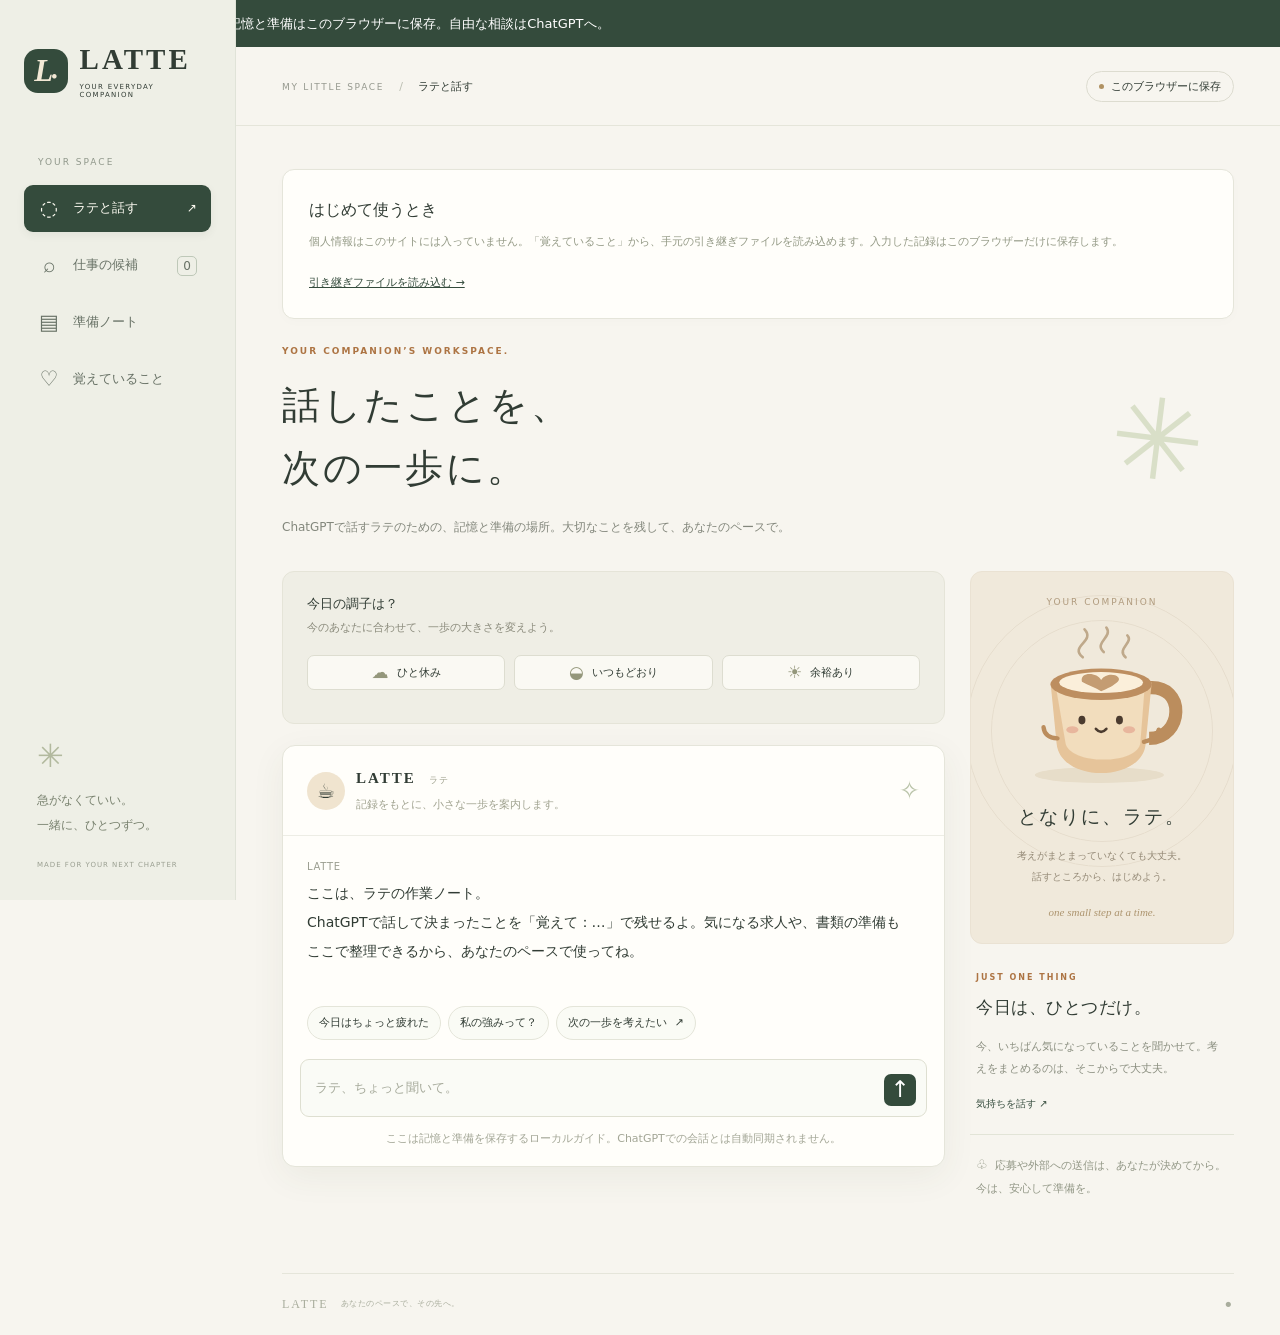
==== index.html @ 4859e6ed "Publish mobile LATTE workspace without personal data" ====
<!doctype html>
<html lang="ja">
<head>
  <meta charset="UTF-8">
  <meta name="viewport" content="width=device-width, initial-scale=1">
  <meta name="theme-color" content="#f7f5ef">
  <title>LATTE — あなたのペースで、その先へ。</title>
  <meta name="referrer" content="no-referrer"><meta http-equiv="Content-Security-Policy" content="default-src 'none'; script-src 'unsafe-inline'; style-src 'unsafe-inline'; img-src data:; connect-src 'none'; base-uri 'none'; form-action 'none'"><style>:root{--paper:#f7f5ef;--surface:#fffefa;--ink:#313c34;--muted:#81847b;--line:#e5e5da;--green:#344b3c;--green-light:#e8ede5;--ochre:#ad7443;--latte:#f2e7d5;--danger:#934c3d;--shadow:0 10px 34px #424c3610;font-family:"Hiragino Kaku Gothic ProN","Yu Gothic",Meiryo,system-ui,sans-serif;color:var(--ink);background:var(--paper);font-size:14px;font-synthesis:none}*{box-sizing:border-box}body{margin:0}button,input,textarea,select{font:inherit}button,a,input,textarea{touch-action:manipulation}button{cursor:pointer}button:disabled{cursor:wait;opacity:.5}button{color:inherit}button,input,textarea{outline-offset:4px}button:focus-visible,a:focus-visible,input:focus-visible,textarea:focus-visible,summary:focus-visible{outline:2px solid var(--ochre)}a{color:inherit}button{border:0;background:none}button,p,h1,h2,h3{margin:0}button{line-height:1.6}[hidden]{display:none!important}h1,h2,h3{font-weight:600}h1{font-family:Georgia,"Hiragino Mincho ProN","Yu Mincho",serif;font-size:38px;line-height:1.65;letter-spacing:.07em}h2{font-size:16px;line-height:1.7}h3{font-size:16px;line-height:1.8}p{line-height:1.85}.sr-only{position:absolute!important;width:1px;height:1px;padding:0;overflow:hidden;clip:rect(0,0,0,0);white-space:nowrap;border:0}.skip-link{position:fixed;top:-50px;left:16px;background:var(--green);color:white;padding:12px;z-index:100}.skip-link:focus{top:10px}.app-shell{display:flex;min-height:100vh}.sidebar{width:236px;flex-shrink:0;padding:43px 24px 24px;background:#eeefe6;border-right:1px solid #e0e3d8;position:fixed;inset:0 auto 0 0;display:flex;flex-direction:column}.brand{display:flex;align-items:center;gap:12px;text-decoration:none;font-family:Georgia,serif;font-size:29px;font-weight:bold;letter-spacing:3px}.brand small{display:block;font-family:system-ui,sans-serif;letter-spacing:1.3px;font-size:7px;font-weight:500;margin-top:7px}.brand-mark{position:relative;width:44px;height:44px;background:var(--green);color:#f2e8d5;display:flex;align-items:center;justify-content:center;border-radius:14px;font-size:31px;font-style:italic;padding-right:4px;letter-spacing:-4px}.brand-mark span{font-size:17px;margin:11px 0 0 2px}.sidebar-label{font-family:system-ui,sans-serif;font-size:9px;letter-spacing:2px;color:#90988b;margin:58px 14px 18px}.navigation{display:flex;flex-direction:column;gap:10px}.nav-item{display:flex;align-items:center;gap:13px;text-align:left;padding:13px 14px;border-radius:9px;width:100%;font-size:13px;color:#687266;white-space:nowrap}.nav-item:hover{background:#e4e8dc}.nav-item.active{background:var(--green);color:#fffdf4;box-shadow:0 3px 8px #364b3c12}.nav-icon{font-size:21px;font-weight:400;line-height:1;width:22px;text-align:center}.nav-arrow,.nav-count{margin-left:auto;font-size:12px}.nav-count{border:1px solid #bec8b8;line-height:18px;border-radius:5px;min-width:20px;text-align:center}.sidebar-bottom{margin-top:auto;padding:40px 13px 7px}.small-sun{font-size:32px;color:#b2b99e;margin-bottom:13px}.sidebar-bottom p{font-size:12px;line-height:2.1;color:#78816e}.sidebar-bottom>span{font-size:7px;display:block;letter-spacing:1px;margin-top:23px;color:#9a9f91}.main-wrap{margin-left:236px;width:calc(100% - 236px);display:flex;flex-direction:column}.topbar{height:79px;border-bottom:1px solid var(--line);padding:0 46px;display:flex;align-items:center;justify-content:space-between;font-size:11px;gap:12px}.breadcrumb{font-family:system-ui,sans-serif;font-size:9px;letter-spacing:1.7px;color:#96998f}.topbar-divider{margin:0 15px;color:#bbbeb1}.connection-badge{display:flex;align-items:center;gap:7px;border:1px solid #dddcd0;border-radius:20px;padding:6px 12px;font-size:10px;white-space:nowrap}.status-dot{width:5px;height:5px;background:#b09263;border-radius:50%;display:inline-block}.connection-badge.ai .status-dot{background:#608167}main{padding:43px 46px 32px;max-width:1600px;width:100%;margin:0 auto;flex:1;outline:none}.page-heading{display:flex;justify-content:space-between;align-items:center;margin-bottom:32px}.eyebrow{font-family:system-ui,sans-serif;font-size:9px;letter-spacing:2px;color:var(--ochre);font-weight:600;margin-bottom:14px}.heading-description{font-size:12px;color:#83877c;line-height:2;margin-top:16px}.heading-flower{font-size:112px;line-height:1;color:#d9dfc8;margin-right:30px;font-family:Georgia,serif;transform:rotate(7deg)}.heading-flower.small{font-size:75px}.mobile-break{display:none}.conversation-layout{display:grid;grid-template-columns:minmax(0,1fr) 264px;gap:25px;align-items:start}.conversation-column{min-width:0}.checkin-card{padding:21px 24px 12px;background:#efeee5;border:1px solid #e5e4d8;border-radius:12px;margin-bottom:21px}.checkin-card h2{font-size:13px}.checkin-card p{font-size:10px;color:#8b8b7c;margin-top:3px}.mood-options{display:flex;gap:9px;margin-top:16px}.mood-option{font-size:11px;border:1px solid #ddddd0;background:#faf9f3;border-radius:7px;padding:8px 12px;display:flex;align-items:center;justify-content:center;gap:8px;flex:1;white-space:nowrap;transition:background .2s,border-color .2s}.mood-option>span{font-size:17px;line-height:1;color:#94977b}.mood-option:hover,.mood-option[aria-pressed=true]{background:#e1e7d7;border-color:#93a084;color:#3c543e}.checkin-card .checkin-feedback{min-height:14px;font-size:9px;margin-top:7px}.chat-card{background:var(--surface);border:1px solid var(--line);border-radius:13px;overflow:hidden;box-shadow:var(--shadow)}.chat-header{padding:20px 24px;border-bottom:1px solid #edede5;display:flex;align-items:center;gap:11px}.mini-avatar{width:38px;height:38px;border-radius:50%;background:#f0e4cf;display:flex;align-items:center;justify-content:center;font-size:20px}.chat-header h2{font-family:Georgia,serif;font-size:15px;letter-spacing:2px}.chat-header h2>span{font-family:inherit;font-size:9px;letter-spacing:1px;color:#a1a390;margin-left:7px;font-weight:400}.chat-header p{font-size:9px;color:#a1a390;margin-top:3px}.chat-header-flower{margin-left:auto;color:#b9c3a8;font-size:25px}.chat-messages{padding:25px 24px 15px;max-height:400px;min-height:170px;overflow-y:auto;scroll-behavior:smooth;scrollbar-color:#d7d9ca transparent;scrollbar-width:thin}.message{margin-bottom:21px;animation:appear .2s ease}.message-meta{font-size:9px;color:#9b9e90;margin-bottom:7px;display:flex;gap:8px;align-items:center;letter-spacing:.7px}.message-content{font-size:12px;white-space:pre-wrap;overflow-wrap:anywhere;line-height:2.05}.message.user{margin-left:13%;padding:13px 17px;background:#edf0e7;border-radius:12px 12px 2px 12px}.message.user .message-meta{color:#86927c}.message.assistant{padding-right:12px}.message.pending .message-content{color:#969c8b}.chat-prompts{display:flex;gap:7px;padding:0 24px 19px;flex-wrap:wrap}.chat-prompts button{border:1px solid #e4e5d9;border-radius:20px;font-size:9px;padding:7px 11px;background:#fafbf5}.chat-prompts button:hover{border-color:#a6b29a;background:#f1f3e8}.chat-prompts span{margin-left:4px}.chat-form{margin:0 17px;display:flex;align-items:flex-end;gap:10px;border:1px solid #dedfd1;border-radius:9px;background:#fafbf6;padding:10px 10px 10px 14px}.chat-form:focus-within{border-color:#98a68a;box-shadow:0 0 0 2px #dce4d226}.chat-form textarea{border:0;background:none;resize:none;min-height:32px;max-height:150px;flex:1;width:100%;font-size:12px;padding:7px 0;outline:0;line-height:1.7}.chat-form textarea::placeholder{color:#a6aa9b}.send-button{height:32px;min-width:32px;border-radius:7px;background:var(--green);color:white;font-size:23px;font-weight:300;line-height:1}.chat-disclosure{font-size:8px;color:#a3a696;text-align:center;padding:11px 14px 14px;line-height:1.8}.latte-portrait{padding:20px 13px 25px;text-align:center;background:#f0e9db;border:1px solid #eae2d3;border-radius:12px;position:relative;overflow:hidden}.latte-portrait::before,.latte-portrait::after{content:"";position:absolute;border:1px solid #e6ddcd;border-radius:50%;width:220px;height:220px;left:20px;top:48px;pointer-events:none}.latte-portrait::after{width:270px;height:270px;left:-5px;top:23px}.portrait-caption{font-family:system-ui,sans-serif;font-size:8px;letter-spacing:2px;color:#b09b7e;position:relative;z-index:1}.latte-character{width:192px;height:186px;display:block;margin:6px auto 0;position:relative;z-index:1;overflow:visible}.steam{animation:steam 5s ease-in-out infinite;transform-origin:center}.character-eyes{animation:blink 8s linear infinite;transform-origin:109px 120px}.latte-portrait h2{font-family:Georgia,"Yu Mincho",serif;font-size:19px;letter-spacing:2px;position:relative;z-index:1;margin-top:1px}.latte-portrait p{font-size:10px;color:#938875;margin-top:11px;line-height:2.1;position:relative;z-index:1}.portrait-handwriting{display:block;font-family:Georgia,serif;font-style:italic;color:#ad956f;font-size:11px;margin-top:19px;position:relative;z-index:1}.next-step-card{padding:25px 6px 21px;margin-top:2px;border-bottom:1px solid #e2e4d7}.next-step-card .eyebrow{font-size:8px;margin-bottom:9px}.next-step-card h2{font-family:Georgia,"Yu Mincho",serif;font-size:17px;letter-spacing:.5px}.next-step-card>p:not(.eyebrow){font-size:11px;color:#8b8f80;margin-top:13px;line-height:2}.text-button{font-size:11px;font-weight:500;padding:0;display:inline-flex;gap:15px;align-items:center;line-height:1.8;color:var(--green)}.text-button:hover{text-decoration:underline;text-underline-offset:4px}.next-step-card .text-button{margin-top:15px;font-size:10px}.quiet-note{font-size:9px;color:#929786;padding:17px 6px;line-height:2}.quiet-note>span{font-size:13px;margin-right:4px}.page-footer{margin:24px 46px 0;border-top:1px solid var(--line);padding:20px 0;display:flex;align-items:center;gap:12px;color:#a9ad9d;font-size:8px;letter-spacing:.5px}.page-footer>span:first-child{font-family:Georgia,serif;letter-spacing:2px;font-size:12px}.footer-dot{margin-left:auto;font-size:18px}.primary-button{background:var(--green);color:#fffdf5;border-radius:7px;padding:12px 18px;font-size:11px;white-space:nowrap;display:inline-flex;align-items:center;justify-content:center;gap:9px;transition:background .15s}.primary-button:hover{background:#48634d}.secondary-button{border:1px solid #d5dacb;border-radius:7px;padding:9px 13px;font-size:11px;background:#f5f7ee}.secondary-button:hover{background:#e8eddf}.compact-heading{min-height:130px;gap:20px;margin-bottom:26px}.compact-heading h1{font-size:32px}.compact-heading .heading-description{margin-top:9px}.section-note{display:flex;gap:13px;padding:16px 20px;background:#edeedc8c;border:1px solid #e4e5d5;border-radius:9px;margin-bottom:24px;color:#838b74}.section-note>span{color:#a9b190;margin-top:3px}.section-note p{font-size:11px;line-height:1.9}.empty-state{text-align:center;padding:65px 25px;border:1px dashed #d9dccd;border-radius:12px;background:#fbfbf5}.empty-state .empty-icon{font-family:Georgia,serif;font-size:35px;color:#b7c1a7;margin-bottom:14px}.empty-state h3{font-size:15px;font-weight:500}.empty-state p{font-size:11px;line-height:2;color:#90967f;max-width:370px;margin:12px auto 20px}.empty-state .primary-button{font-size:10px}.jobs-list{display:grid;gap:18px}.job-card{border:1px solid var(--line);border-radius:12px;background:var(--surface);padding:26px;box-shadow:0 3px 12px #34462f04}.job-top{display:flex;align-items:flex-start;gap:15px;justify-content:space-between}.job-company{font-size:10px;color:#8c9481;margin-bottom:6px}.job-card h3{font-size:17px;letter-spacing:.03em}.pill{display:inline-flex;align-items:center;white-space:nowrap;background:#eeeedf;color:#858b6f;padding:4px 9px;font-size:9px;border-radius:5px;line-height:1.6}.pill.promising{background:#e6eddc;color:#5b7950}.pill.mismatch{background:#f2e5d9;color:#a2774a}.job-source{font-size:9px;color:#a1a58f;margin-top:7px}.job-conditions{display:flex;flex-wrap:wrap;gap:8px 17px;margin:21px 0;font-size:11px;color:#74806a;padding-bottom:18px;border-bottom:1px solid #eeeee4}.job-conditions span{display:flex;gap:7px}.job-conditions b{font-size:10px;font-weight:400;color:#a2a78f}.job-evaluation{display:grid;grid-template-columns:1fr 1fr;gap:18px}.job-evaluation h4{font-size:10px;font-weight:500;color:#6e7d60;margin:0 0 8px}.job-evaluation p{font-size:11px;color:#909783;line-height:1.9;margin-top:5px}.job-evaluation .caution{color:#9e7e5c}.job-footer{margin-top:22px;display:flex;align-items:center;gap:18px;flex-wrap:wrap}.job-footer .text-button{font-size:10px;color:#949b87}.job-source-link{font-size:10px;display:inline-flex;gap:6px;color:#7b8d68;text-underline-offset:3px}.archived-toggle{margin:25px 0 17px;color:#8d9680;font-size:10px}.more-jobs-note{font-size:10px;color:#8d957e;text-align:center;padding:10px}.notes-grid{display:grid;grid-template-columns:.9fr 1.1fr;gap:23px;align-items:start}.surface{background:var(--surface);border:1px solid var(--line);border-radius:12px;padding:26px;box-shadow:0 3px 12px #34462f04}.surface-heading{display:flex;align-items:center;gap:15px;justify-content:space-between;margin-bottom:15px}.surface-heading h2{font-size:15px}.muted{font-size:10px;color:#969d88}.section-description{font-size:11px;line-height:2;color:#939985;margin:7px 0 20px}.small-empty{padding:24px 0;color:#999f8e;font-size:11px;line-height:2}.task-item{display:flex;align-items:flex-start;gap:11px;border-top:1px solid #eeeee6;padding:17px 0;cursor:pointer}.task-item input{accent-color:var(--green);width:16px;height:16px;flex-shrink:0;margin:3px 0 0}.task-item>span{font-size:11px;line-height:1.9}.task-item.done>span{text-decoration:line-through;color:#a5aa9b}.draft-card{border-top:1px solid #e9eade;padding:20px 0}.draft-card h3{font-size:12px;margin-bottom:14px}.draft-body{white-space:pre-wrap;overflow-wrap:anywhere;font-size:11px;line-height:2.1;color:#6d7963;max-height:400px;overflow:auto;background:#f5f6ed;padding:18px;border-radius:7px}.draft-actions{display:flex;gap:20px;margin-top:12px}.draft-actions .text-button{font-size:10px}.profile-layout{display:grid;grid-template-columns:1.15fr .85fr;gap:23px;align-items:start}.facts-list{margin-top:4px}.fact-item{border-top:1px solid #eeeee4;padding:18px 0}.fact-head{display:flex;align-items:center;justify-content:space-between;gap:15px}.fact-head h3{font-size:11px;font-weight:500;color:#707c63}.fact-head .pill{font-size:8px;padding:2px 6px}.fact-value{font-size:11px;line-height:2;margin-top:8px;color:#88917d;white-space:pre-wrap}.fact-source{font-size:8px;color:#b0b5a4;margin-top:6px;line-height:1.8}.stack-form,.job-form{display:flex;flex-direction:column;gap:16px}.stack-form label,.job-form label{display:flex;flex-direction:column;gap:8px;font-size:10px;color:#768268;line-height:1.8}.form-grid{display:grid;grid-template-columns:1fr 1fr;gap:14px}.stack-form input,.job-form input,.job-form textarea{border:1px solid #dfe3d4;background:#fbfcf6;border-radius:6px;padding:11px 12px;width:100%;font-size:11px;color:var(--ink);line-height:1.7;min-width:0}.stack-form input::placeholder,.job-form input::placeholder,.job-form textarea::placeholder{color:#b3b8a5;font-size:10px}.stack-form input:focus,.job-form input:focus,.job-form textarea:focus{border-color:#94a47d}.job-form textarea{resize:vertical;min-height:120px}.form-feedback{font-size:10px;color:#7a8e66;min-height:14px;line-height:1.8}.connection-surface{margin-top:22px}.connection-surface .eyebrow{font-size:8px}.connection-surface h2{font-size:14px}.consent-control{font-size:10px;line-height:2;color:#829072;display:flex;align-items:flex-start;gap:10px}.consent-control input{accent-color:var(--green);flex-shrink:0;margin-top:4px;width:15px;height:15px}.consent-control input:disabled{opacity:.4}.fine-print{font-size:9px;line-height:1.9;color:#a2a992;margin-top:12px}.notice{border:1px solid #dfc6b1;background:#f8ece0;padding:13px 18px;margin-bottom:20px;border-radius:7px;font-size:11px;display:flex;justify-content:space-between;align-items:center;gap:14px}.error-text{color:var(--danger)}dialog{border:1px solid #dedfd0;border-radius:14px;padding:0;background:var(--surface);color:var(--ink);max-width:650px;width:calc(100% - 32px);max-height:90vh;overflow-y:auto;box-shadow:0 20px 100px #2c382c30}dialog::backdrop{background:#29362c66;backdrop-filter:blur(3px)}.job-form{padding:30px;gap:19px}.dialog-heading{display:flex;align-items:flex-start;justify-content:space-between;gap:15px}.dialog-heading h2{font-family:Georgia,"Yu Mincho",serif;font-size:23px;letter-spacing:1px}.dialog-heading .eyebrow{font-size:8px;margin-bottom:8px}.icon-button{font-size:25px;line-height:1;padding:0 3px;color:#97a087}.job-form .section-description{margin:0}.required{display:inline;font-size:8px;color:#9d875b;align-self:flex-end;margin-top:-23px}.job-details{border-top:1px solid #e5e8dc;padding-top:17px}.job-details summary{font-size:11px;cursor:pointer;color:#7a8a68}.job-details summary span{font-size:9px;color:#a8af99;margin-left:7px}.job-details .fine-print{margin-bottom:15px}.dialog-footer{border-top:1px solid #e7e9de;padding-top:20px;display:flex;align-items:center;justify-content:space-between;gap:16px}.dialog-footer p{font-size:9px;line-height:1.9;color:#a0a98f}.toast{position:fixed;bottom:24px;left:50%;transform:translateX(-50%);padding:13px 23px;max-width:min(90%,600px);background:var(--green);color:#fffdf3;border-radius:9px;box-shadow:0 8px 28px #23351c25;font-size:11px;z-index:10;line-height:1.9}.toast.error{background:#84563f}@keyframes appear{from{opacity:0;transform:translateY(4px)}to{opacity:1;transform:translateY(0)}}@keyframes steam{0%,100%{opacity:.5;transform:translateY(1px)}50%{opacity:.8;transform:translateY(-3px)}}@keyframes blink{0%,42%,44%,100%{transform:scaleY(1)}43%{transform:scaleY(.12)}}
@media(min-width:1550px){main{padding-top:55px}.conversation-layout{grid-template-columns:minmax(0,1fr) 290px;gap:32px}.chat-messages{min-height:200px;max-height:480px}.latte-portrait{padding-top:25px;padding-bottom:30px}.latte-character{width:210px;height:200px}}
@media(max-width:1170px){.sidebar{width:200px;padding-left:18px;padding-right:18px}.brand{font-size:25px;gap:9px}.brand small{font-size:6px}.brand-mark{width:39px;height:40px}.main-wrap{margin-left:200px;width:calc(100% - 200px)}main{padding:32px 28px}.topbar{padding:0 28px}.page-footer{margin-left:28px;margin-right:28px}.conversation-layout{grid-template-columns:minmax(0,1fr) 220px;gap:18px}h1{font-size:31px}.heading-flower{font-size:90px;margin-right:17px}.checkin-card{padding-left:18px;padding-right:18px}.mood-option{font-size:9px;padding:8px;gap:5px}.mood-options{gap:7px}.latte-character{width:175px;height:173px}.latte-portrait{padding-left:7px;padding-right:7px}.latte-portrait h2{font-size:17px}.latte-portrait p{font-size:9px}.chat-header{padding-left:20px;padding-right:20px}.chat-messages{padding-left:20px;padding-right:20px}.chat-prompts{padding-left:20px;padding-right:20px;gap:6px}.chat-prompts button{font-size:8px;padding:7px 9px}.profile-layout,.notes-grid{grid-template-columns:1fr 1fr;gap:18px}.surface{padding:21px}.form-grid{gap:10px}}
@media(max-width:980px){.conversation-layout{grid-template-columns:minmax(0,1fr)}.companion-column{display:grid;grid-template-columns:1fr 1fr;gap:18px}.latte-portrait{display:grid;grid-template-columns:95px 1fr;padding:18px;text-align:left;align-items:center}.portrait-caption{grid-column:1 / -1;font-size:7px;margin-bottom:12px}.latte-character{grid-row:2 / 5;width:95px;height:100px;margin:0}.latte-portrait h2{font-size:15px;margin-top:0}.latte-portrait p{font-size:9px;margin-top:4px}.portrait-handwriting{font-size:9px;margin-top:5px}.latte-portrait::before,.latte-portrait::after{display:none}.next-step-card{padding:15px 8px;margin:0;border-bottom:0}.next-step-card>p:not(.eyebrow){font-size:10px;margin-top:8px}.quiet-note{grid-column:1 / -1;padding:0 5px;margin-top:-6px}.chat-messages{max-height:400px}.profile-layout,.notes-grid{grid-template-columns:1fr}.topbar{height:67px}.compact-heading{min-height:110px}.heading-flower{font-size:75px}.job-top{flex-wrap:wrap}.job-evaluation{gap:12px}.mood-option{font-size:11px}.chat-prompts button{font-size:9px}}
@media(max-width:720px){.app-shell{display:block}.sidebar{position:static;width:auto;padding:18px 20px 0;display:block;border-right:0;border-bottom:1px solid #dfe4d5}.brand{font-size:25px}.brand-mark{width:36px;height:36px;font-size:26px;border-radius:11px}.brand small{font-size:6px;letter-spacing:1.4px;margin-top:4px}.sidebar-label,.sidebar-bottom{display:none}.navigation{flex-direction:row;justify-content:space-between;margin-top:20px;gap:6px}.nav-item{border-radius:7px 7px 0 0;flex:1;justify-content:center;gap:5px;font-size:10px;padding:11px 7px;position:relative}.nav-item.active{background:none;color:#415c3c;box-shadow:none;font-weight:600}.nav-item.active::after{content:"";position:absolute;height:2px;bottom:-1px;left:12px;right:12px;background:var(--green)}.nav-icon{font-size:16px;width:18px}.nav-arrow,.nav-count{display:none}.main-wrap{margin-left:0;width:auto}.topbar{height:51px;padding:0 22px;font-size:9px}.breadcrumb{font-size:7px;letter-spacing:1.3px}.topbar-divider{margin:0 9px}.connection-badge{padding:4px 9px;font-size:8px}.status-dot{width:4px;height:4px}main{padding:30px 22px 20px}.page-heading{margin-bottom:25px}.eyebrow{font-size:8px;letter-spacing:1.5px;margin-bottom:12px}h1{font-size:30px;line-height:1.7;letter-spacing:.05em}.heading-description{font-size:11px;margin-top:13px;line-height:1.9}.heading-flower{font-size:66px;margin-right:0;align-self:flex-start;margin-top:22px}.mobile-break{display:block}.conversation-layout{gap:19px}.checkin-card{padding:18px 17px 10px;margin-bottom:18px}.checkin-card h2{font-size:12px}.checkin-card p{font-size:9px}.mood-options{gap:8px;margin-top:13px}.mood-option{font-size:10px;padding:8px 5px;gap:5px}.chat-header{padding:17px}.chat-messages{padding:20px 17px 10px;max-height:430px;min-height:150px}.message-content{font-size:12px;line-height:2}.message.user{margin-left:8%;padding:12px 14px}.chat-prompts{padding:0 17px 17px;gap:6px}.chat-prompts button{font-size:9px;padding:6px 9px}.chat-form{margin:0 12px;padding:9px 9px 9px 12px}.chat-form textarea{font-size:12px}.chat-disclosure{font-size:8px;padding:10px 17px 13px}.companion-column{gap:13px;grid-template-columns:1fr 1fr}.latte-portrait{display:block;text-align:center;padding:16px 9px}.portrait-caption{font-size:6px;letter-spacing:1.1px}.latte-character{width:114px;height:109px;margin:6px auto -4px}.latte-portrait h2{font-size:14px;letter-spacing:1px}.latte-portrait p{font-size:8px;line-height:1.9;margin-top:7px}.portrait-handwriting{font-size:8px;margin-top:12px}.next-step-card{padding:18px 6px}.next-step-card .eyebrow{font-size:7px;letter-spacing:1.3px}.next-step-card h2{font-size:14px;line-height:1.9}.next-step-card>p:not(.eyebrow){font-size:10px;line-height:2;margin-top:12px}.next-step-card .text-button{font-size:9px;margin-top:15px}.quiet-note{font-size:8px;line-height:1.9;padding:3px 2px 0;margin-top:0}.page-footer{margin:15px 22px 0;padding:18px 0;font-size:7px;gap:9px}.page-footer>span:first-child{font-size:10px}.compact-heading{align-items:flex-start;min-height:auto;flex-direction:column;gap:20px;margin-bottom:23px}.compact-heading h1{font-size:29px}.compact-heading .heading-description{font-size:10px}.compact-heading .heading-flower{display:none}.primary-button{font-size:10px;padding:11px 15px}.section-note{padding:13px 15px;gap:10px;margin-bottom:20px}.section-note p{font-size:9px}.job-card{padding:21px}.job-card h3{font-size:15px}.job-company{font-size:9px}.job-evaluation{grid-template-columns:1fr;gap:15px}.job-conditions{font-size:10px;margin-top:17px;gap:8px 14px}.job-evaluation p{font-size:10px}.job-footer{gap:13px;margin-top:19px}.empty-state{padding:47px 20px}.empty-state h3{font-size:14px}.empty-state p{font-size:10px}.surface{padding:21px}.section-description{font-size:10px}.fact-value{font-size:11px}.fact-source{font-size:8px}.preferences-surface .form-grid{gap:12px}.surface-heading h2{font-size:14px}.job-form{padding:23px;gap:18px}.dialog-heading h2{font-size:21px}.dialog-heading .eyebrow{font-size:6px;letter-spacing:1.4px}.job-form>.form-grid{grid-template-columns:1fr;gap:17px}.job-details .form-grid{gap:13px}.dialog-footer{align-items:stretch;flex-direction:column;gap:13px}.dialog-footer p{font-size:8px}.dialog-footer button{align-self:stretch}.toast{bottom:15px;padding:12px 18px;font-size:10px;width:max-content}.error.notice{font-size:10px;padding:12px}.job-form .form-feedback{margin:0}}
@media(prefers-reduced-motion:reduce){*,*::before,*::after{animation:none!important;scroll-behavior:auto!important;transition:none!important}}

.memory-form{border-top:1px solid var(--line);margin-top:7px;padding-top:23px}.memory-form textarea{border:1px solid #dfe3d4;background:#fbfcf6;border-radius:6px;padding:11px 12px;width:100%;font-size:11px;color:var(--ink);line-height:1.9;resize:vertical;min-height:80px}.memory-form textarea::placeholder{color:#aab29c;font-size:10px}.memory-form .secondary-button{align-self:flex-start}.memory-form .fine-print{margin-top:-9px}.fact-actions{display:flex;align-items:center;gap:9px}.delete-memory{font-size:9px;color:#a9af9d;text-decoration:underline;text-underline-offset:3px;padding:2px}.delete-memory:hover{color:var(--danger)}.task-item.cancelled>span{color:#a5aa9b;text-decoration:line-through}.task-item.cancelled{cursor:default}.cancelled-label{font-size:8px;color:#a0a78e;white-space:nowrap;margin-left:auto}.workspace-sync-note{font-size:9px;color:#969f87;padding:0 18px 13px;text-align:center;line-height:1.9}

/* Keep decisions and privacy information readable at every screen size. */
.message-content{font-size:14px}.message-meta{font-size:10px}.chat-header p{font-size:11px}.chat-disclosure{font-size:11px;line-height:1.9;padding:12px 18px 16px}.connection-badge{font-size:11px}.stack-form label,.job-form label{font-size:12px}.section-description,.section-note p,.fine-print,.consent-control,.quiet-note,.fact-source{font-size:11px}.fact-value{font-size:12px}.form-feedback,.job-source,.job-source-link{font-size:11px}.stack-form input,.job-form input,.job-form textarea,.memory-form textarea{font-size:12px}.job-details summary{font-size:12px}.dialog-footer p{font-size:11px}.job-form input::placeholder,.job-form textarea::placeholder,.stack-form input::placeholder,.memory-form textarea::placeholder{font-size:11px}.task-item>span,.draft-body{font-size:12px}.small-empty{font-size:12px}.portrait-caption,.eyebrow,.sidebar-label{font-size:9px}.fact-head h3{font-size:12px}.delete-memory{font-size:10px}.checkin-card p,.checkin-card .checkin-feedback{font-size:11px}.chat-prompts button{font-size:11px}.chat-form textarea{font-size:13px}
@media(max-width:720px){.message-content{font-size:13px}.connection-badge{font-size:9px}.chat-header p{font-size:10px}.chat-disclosure{font-size:10px}.section-description,.fine-print,.consent-control,.quiet-note,.fact-source,.section-note p{font-size:11px}.chat-prompts button{font-size:10px}.portrait-caption{font-size:7px}.checkin-card p,.checkin-card .checkin-feedback{font-size:10px}.stack-form label,.job-form label{font-size:11px}.job-source{font-size:10px}.job-evaluation p{font-size:11px}.dialog-heading .eyebrow{font-size:8px;letter-spacing:1px}}

@media(max-width:430px){.navigation{gap:0}.nav-item{gap:4px;padding-left:2px;padding-right:2px;font-size:9px;min-width:0}.nav-icon{width:15px;font-size:15px}.nav-item.active::after{left:5px;right:5px}.topbar>div:first-child{min-width:0}.connection-badge{flex-shrink:0}.mood-option{font-size:9px;gap:4px}}
</style>
  
</head>
<body><div style="padding:12px 20px;background:#344b3c;color:white;font-size:13px;line-height:1.8">LATTE｜あなたの転職準備ノート　<span>記憶と準備はこのブラウザーに保存。自由な相談はChatGPTへ。</span></div>
  <a class="skip-link" href="#main">本文へ移動</a>
  <div class="app-shell">
    <aside class="sidebar" aria-label="メインメニュー">
      <a class="brand" href="#conversation" aria-label="LATTE ホーム"><span class="brand-mark" aria-hidden="true">L<span>•</span></span><span>LATTE<small>YOUR EVERYDAY COMPANION</small></span></a>
      <div class="sidebar-label">YOUR SPACE</div>
      <nav class="navigation">
        <button class="nav-item active" data-view="conversation" aria-current="page"><span class="nav-icon" aria-hidden="true">◌</span><span>ラテと話す</span><span class="nav-arrow" aria-hidden="true">↗</span></button>
        <button class="nav-item" data-view="jobs"><span class="nav-icon" aria-hidden="true">⌕</span><span>仕事の候補</span><span class="nav-count" id="jobs-count">0</span></button>
        <button class="nav-item" data-view="notes"><span class="nav-icon" aria-hidden="true">▤</span><span>準備ノート</span></button>
        <button class="nav-item" data-view="profile"><span class="nav-icon" aria-hidden="true">♡</span><span>覚えていること</span></button>
      </nav>
      <div class="sidebar-bottom"><div class="small-sun" aria-hidden="true">✳︎</div><p>急がなくていい。<br>一緒に、ひとつずつ。</p><span>MADE FOR YOUR NEXT CHAPTER</span></div>
    </aside>
    <div class="main-wrap">
      <header class="topbar"><div><span class="breadcrumb">MY LITTLE SPACE</span><span class="topbar-divider">/</span><span id="view-title">ラテと話す</span></div><button id="connection-badge" class="connection-badge" data-open-profile><span class="status-dot"></span><span>読み込み中</span></button></header>
      <main id="main" tabindex="-1">
        <section class="surface" style="margin-bottom:24px"><h2>はじめて使うとき</h2><p class="section-description">個人情報はこのサイトには入っていません。「覚えていること」から、手元の引き継ぎファイルを読み込めます。入力した記録はこのブラウザーだけに保存します。</p><a class="text-button" href="#profile">引き継ぎファイルを読み込む →</a></section><div id="load-error" class="notice error" role="alert" hidden><span>読み込めませんでした。</span><button id="retry-load" class="text-button">再読み込み</button></div>
        <section id="view-conversation" class="view" aria-labelledby="conversation-title">
          <div class="page-heading"><div><p class="eyebrow">YOUR COMPANION’S WORKSPACE.</p><h1 id="conversation-title">話したことを、<br>次の一歩に。</h1><p class="heading-description">ChatGPTで話すラテのための、記憶と準備の場所。<br class="mobile-break">大切なことを残して、あなたのペースで。</p></div><span class="heading-flower" aria-hidden="true">✳︎</span></div>
          <div class="conversation-layout">
            <div class="conversation-column">
              <section class="checkin-card" aria-labelledby="checkin-title"><div><h2 id="checkin-title">今日の調子は？</h2><p>今のあなたに合わせて、一歩の大きさを変えよう。</p></div><div class="mood-options" role="group" aria-label="今日の調子"><button class="mood-option" data-energy="low" aria-pressed="false"><span aria-hidden="true">☁︎</span>ひと休み</button><button class="mood-option" data-energy="okay" aria-pressed="false"><span aria-hidden="true">◒</span>いつもどおり</button><button class="mood-option" data-energy="good" aria-pressed="false"><span aria-hidden="true">☀︎</span>余裕あり</button></div><p id="checkin-feedback" class="checkin-feedback" aria-live="polite"></p></section>
              <section class="chat-card" aria-labelledby="chat-title">
                <div class="chat-header"><div class="mini-avatar" aria-hidden="true">☕</div><div><h2 id="chat-title">LATTE <span>ラテ</span></h2><p id="chat-mode-caption">あなたのペースで、その先へ。</p></div><span class="chat-header-flower" aria-hidden="true">✧</span></div>
                <div id="chat-messages" class="chat-messages" role="log" aria-label="ラテとの会話" aria-live="polite" aria-relevant="additions"></div>
                <div id="chat-prompts" class="chat-prompts"><button data-prompt="今日は疲れた。少し話を聞いてほしい">今日はちょっと疲れた</button><button data-prompt="私の強みを一緒に整理してほしい">私の強みって？</button><button data-prompt="今の私にできる、次の小さな一歩を一緒に決めたい">次の一歩を考えたい <span aria-hidden="true">↗</span></button></div>
                <form id="chat-form" class="chat-form"><label class="sr-only" for="chat-input">ラテへのメッセージ</label><textarea id="chat-input" rows="1" maxlength="5000" placeholder="ラテ、ちょっと聞いて。" required disabled></textarea><button id="chat-send" type="submit" class="send-button" aria-label="メッセージを送る" disabled>↑</button></form>
                <p id="chat-disclosure" class="chat-disclosure">会話を読み込んでいます。</p>
              </section>
            </div>
            <aside class="companion-column" aria-label="ラテからひとこと">
              <div class="latte-portrait"><span class="portrait-caption">YOUR COMPANION</span><svg class="latte-character" viewBox="0 0 220 210" role="img" aria-label="ラテ。クリーム色のカップの、小さな相棒。"><ellipse cx="107" cy="183" rx="74" ry="9" fill="#e7ddc9"/><g class="steam" fill="none" stroke="#bfa98b" stroke-width="3" stroke-linecap="round"><path d="M88 48c-16-13 15-18 2-32"/><path d="M112 42c-12-11 11-17 3-28"/><path d="M137 48c-11-10 10-17 2-25"/></g><path d="M163 83c44-4 40 58 1 58" fill="none" stroke="#bb8d5d" stroke-width="15"/><path d="M51 77h116l-7 70c-3 44-97 46-102 0z" fill="#e6c49a"/><path d="M57 81h102l-5 64c-1 27-83 27-86 0z" fill="#f2ddbd"/><ellipse cx="109" cy="79" rx="58" ry="18" fill="#bd8e60"/><ellipse cx="109" cy="77" rx="48" ry="12" fill="#fbefda"/><path d="M87 76c-3-12 18-11 22-2 7-11 26-5 19 2-4 4-12 8-19 11-6-4-15-7-22-11" fill="#c49c72"/><g class="character-eyes" fill="#4b3b2f"><ellipse cx="87" cy="120" rx="4" ry="5"/><ellipse cx="130" cy="120" rx="4" ry="5"/></g><path d="M103 130q6 7 12 0" fill="none" stroke="#4b3b2f" stroke-width="3" stroke-linecap="round"/><ellipse cx="76" cy="131" rx="7" ry="4" fill="#e4a591" opacity=".7"/><ellipse cx="141" cy="131" rx="7" ry="4" fill="#e4a591" opacity=".7"/><path d="M59 141q-15-1-16-13M158 145q15-3 17-14" fill="none" stroke="#bb8d5d" stroke-width="5" stroke-linecap="round"/></svg><h2>となりに、ラテ。</h2><p>考えがまとまっていなくても大丈夫。<br>話すところから、はじめよう。</p><span class="portrait-handwriting">one small step at a time.</span></div>
              <section class="next-step-card"><p class="eyebrow">JUST ONE THING</p><h2>今日は、ひとつだけ。</h2><p id="next-step-text">まずは、今の気持ちを聞かせて。</p><button id="next-step-action" class="text-button">ラテと話す <span aria-hidden="true">↗</span></button></section>
              <p class="quiet-note"><span aria-hidden="true">♧</span> 応募や外部への送信は、あなたが決めてから。今は、安心して準備を。</p>
            </aside>
          </div>
        </section>
        <section id="view-jobs" class="view" aria-labelledby="jobs-title" hidden><div class="page-heading compact-heading"><div><p class="eyebrow">POSSIBILITIES, AT YOUR PACE.</p><h1 id="jobs-title">仕事の候補</h1><p class="heading-description">肩書きより、どんな毎日になるかを一緒に見よう。</p></div><button id="add-job" class="primary-button"><span aria-hidden="true">＋</span> 求人を持ってくる</button></div><div class="section-note"><span aria-hidden="true">◉</span><p>求人票の内容をもとに比較します。未確認の条件は「未確認」のまま扱います。<br>求人の自動検索・応募送信は行っていません。</p></div><div id="jobs-list" class="jobs-list"></div><button id="show-archived" class="text-button archived-toggle" aria-expanded="false">保留した候補を見る</button><div id="archived-jobs" class="jobs-list" hidden></div></section>
        <section id="view-notes" class="view" aria-labelledby="notes-title" hidden><div class="page-heading compact-heading"><div><p class="eyebrow">A LITTLE MORE PREPARED.</p><h1 id="notes-title">準備ノート</h1><p class="heading-description">進んだことも、これからのことも。ここに置いておこう。</p></div><span class="heading-flower small" aria-hidden="true">✳︎</span></div><div class="notes-grid"><section class="surface"><div class="surface-heading"><h2>小さなステップ</h2><span id="task-progress" class="muted"></span></div><div id="tasks-list"></div></section><section class="surface"><div class="surface-heading"><h2>書類の下書き</h2><span class="pill">提出前</span></div><p class="section-description">確認済みの経験から作る、あなたのためのたたき台。内容を見直してから使ってね。</p><div id="drafts-list"></div></section></div></section>
        <section id="view-profile" class="view" aria-labelledby="profile-title" hidden><div class="page-heading compact-heading"><div><p class="eyebrow">GETTING TO KNOW YOU.</p><h1 id="profile-title">覚えていること</h1><p class="heading-description">何度も最初から説明しなくていいように。</p></div></div><div class="profile-layout"><section class="surface"><div class="surface-heading"><h2>あなたのこと</h2><span class="pill">引き継いだ情報</span></div><p class="section-description">事実と、まだ確かでないことを分けて記録しています。</p><div id="facts-list" class="facts-list"></div><form id="memory-form" class="memory-form stack-form"><label for="memory-value">ラテに覚えておいてほしいこと<textarea id="memory-value" name="value" rows="3" maxlength="3000" required placeholder="ChatGPTで話して決まったこと、大切にしたいことなど。"></textarea></label><button type="submit" class="secondary-button">このことを覚える</button><p id="memory-feedback" class="form-feedback" aria-live="polite"></p><p class="fine-print">記録は削除できます。内容が変わったら、最新の情報を残してね。</p></form></section><div><section class="surface preferences-surface"><div class="surface-heading"><h2>仕事選びで大切なこと</h2></div><p class="section-description">決まっていることだけで大丈夫。空欄は未確定として扱います。</p><form id="preferences-form" class="stack-form"><label>勤務地・エリア<input name="location" maxlength="150" placeholder="まだ決めていなくても大丈夫"></label><div class="form-grid"><label>通勤の上限（片道・分）<input name="commute_minutes" type="number" min="0" max="300" placeholder="未確定"></label><label>在宅の希望（日／週）<input name="remote_days" type="number" min="0" max="5" step="1" placeholder="未確定"></label></div><label>月額給与の下限（額面・円）<input name="min_monthly_salary" type="number" min="0" max="10000000" step="1000" placeholder="手取りとは異なります"></label><label>希望の雇用形態<input name="employment" maxlength="150" placeholder="例：相談しながら決めたい"></label><label>残業の上限（時間／月）<input name="overtime_hours" type="number" min="0" max="200" placeholder="未確定"></label><button type="submit" class="primary-button">大切な条件を覚える</button><p id="preferences-feedback" class="form-feedback" aria-live="polite"></p></form></section><section class="surface" style="margin-top:22px"><h2>記録のバックアップ</h2><p class="section-description">このスマートフォンの同じブラウザーに保存します。ファイルの移動やブラウザーデータ削除に備え、控えを残してください。バックアップには個人情報が含まれます。</p><button id="export-backup" class="primary-button">バックアップを保存</button><label class="text-button" style="display:block;margin-top:16px">バックアップから戻す<input id="import-backup" type="file" accept="application/json,.json" style="display:block;margin-top:8px;max-width:100%"></label></section><section class="surface connection-surface"><p class="eyebrow">HOW LATTE WORKS</p><h2 id="connection-title">ガイドモード</h2><p id="connection-detail" class="section-description"></p><label class="consent-control"><input type="checkbox" id="ai-consent"><span>AIとの会話に、記録したプロフィール・求人・会話をOpenAIへ送ることを許可する</span></label><p id="consent-help" class="fine-print"></p><p class="fine-print">会話や準備の記録はこのアプリの保存先に残ります。共有端末での利用には注意してください。</p></section></div></div></section>
      </main>
      <footer class="page-footer"><span>LATTE</span><p>あなたのペースで、その先へ。</p><span class="footer-dot" aria-hidden="true">•</span></footer>
    </div>
  </div>
  <dialog id="job-dialog" aria-labelledby="job-dialog-title"><form id="job-form" class="job-form"><div class="dialog-heading"><div><p class="eyebrow">LET’S LOOK AT IT TOGETHER.</p><h2 id="job-dialog-title">気になる仕事を、ラテに。</h2></div><button type="button" id="close-job-dialog" class="icon-button" aria-label="閉じる">×</button></div><p class="section-description">求人ページの内容を貼り付けてね。応募や外部への送信はしません。</p><div class="form-grid"><label>求人のタイトル <span class="required">必須</span><input name="title" maxlength="200" required placeholder="例：インハウスデザイナー"></label><label>会社名<input name="company" maxlength="200" placeholder="掲載内容のとおりに"></label></div><label>掲載ページのURL<input name="url" type="url" maxlength="2000" placeholder="https://…"></label><label>求人票の本文 <span class="required">必須</span><textarea name="description" rows="6" maxlength="30000" required placeholder="仕事内容・勤務条件など、求人票に書かれた内容を貼り付けてください。"></textarea></label><details class="job-details"><summary>掲載内容から分かる条件を追加する <span>任意</span></summary><p class="fine-print">明記されていることだけ入力してください。年収は月給に推測で換算せず、本文に残します。</p><div class="form-grid"><label>在宅日数（日／週）<input name="remote_days" type="number" min="0" max="5" step="1" placeholder="未確認"></label><label>制作業務の割合（%）<input name="creative_ratio" type="number" min="0" max="100" placeholder="未確認"></label><label>月給の下限（額面・円）<input name="salary_min" type="number" min="0" max="10000000" step="1000" placeholder="月給の掲載がある場合のみ"></label><label>月給の上限（額面・円）<input name="salary_max" type="number" min="0" max="10000000" step="1000" placeholder="未確認"></label><label>勤務地<input name="location" maxlength="150" placeholder="掲載内容のとおりに"></label><label>雇用形態<input name="employment" maxlength="150" placeholder="掲載内容のとおりに"></label></div></details><p id="job-form-error" class="form-feedback error-text" role="alert"></p><div class="dialog-footer"><p>あなたが登録する情報です。<br>掲載元との照合は行いません。</p><button id="save-job" type="submit" class="primary-button">候補に加えて整理する <span aria-hidden="true">↗</span></button></div></form></dialog>
  <div id="toast" class="toast" role="status" aria-live="polite" hidden></div>
<script type="application/json" id="latte-seed">{"profile": {"facts": [], "preferences": {"location": "", "commute_minutes": null, "min_monthly_salary": null, "remote_days": null, "employment": "", "overtime_hours": null}}, "jobs": [], "tasks": [], "drafts": [], "messages": [], "checkins": []}</script>
<script>/* Standalone edition. No network requests, credentials, or external libraries. */
'use strict';
(() => {
  const storageKey = 'latte.personal.workspace.v1:' + location.pathname;
  const clone = value => JSON.parse(JSON.stringify(value));
  const stamp = () => new Date().toISOString();
  const id = () => 'local-' + crypto.randomUUID();
  let data;
  let loadError;
  const fields = ['profile', 'jobs', 'tasks', 'drafts', 'messages', 'checkins'];
  function validate(value) {
    if (!value || typeof value !== 'object' || !value.profile || !Array.isArray(value.profile.facts) || !value.profile.preferences) throw new Error('LATTEのバックアップではありません。');
    for (const key of fields.slice(1)) if (!Array.isArray(value[key])) throw new Error('バックアップの形式が違います。');
    for (const f of value.profile.facts) if (!f || typeof f.key !== 'string' || typeof f.label !== 'string' || typeof f.value !== 'string') throw new Error('記憶データの形式が違います。');
    for (const j of value.jobs) if (!j || typeof j.id !== 'string' || typeof j.title !== 'string' || !['review','preparing','archived'].includes(j.status)) throw new Error('求人データの形式が違います。');
    for (const t of value.tasks) if (!t || typeof t.id !== 'string' || typeof t.title !== 'string' || !['todo','done','cancelled'].includes(t.status)) throw new Error('タスクデータの形式が違います。');
    for (const d of value.drafts) if (!d || typeof d.id !== 'string' || typeof d.body !== 'string') throw new Error('下書きの形式が違います。');
    for (const m of value.messages) if (!m || !['assistant','user'].includes(m.role) || typeof m.content !== 'string') throw new Error('会話の形式が違います。');
    for (const c of value.checkins) if (!c || !['low','okay','good'].includes(c.energy)) throw new Error('調子の記録形式が違います。');
    return Object.fromEntries(fields.map(k => [k, clone(value[k])]));
  }
  function persist(value) {
    try { localStorage.setItem(storageKey, JSON.stringify(value)); }
    catch (_) { throw new Error('ブラウザーに保存できません。通常のChromeかEdgeで開き、空き容量と保存の設定を確認してください。変更は保存されていません。'); }
  }
  try {
    const saved = localStorage.getItem(storageKey);
    data = validate(JSON.parse(saved === null ? document.getElementById('latte-seed').textContent : saved));
    persist(data);
  } catch (error) { loadError = error; }

  function text(body, key, limit = 4000, required = false) {
    const value = body[key] == null ? '' : body[key];
    if (typeof value !== 'string' || value.trim().length > limit || (required && !value.trim())) throw new Error(`${key}の入力内容を確認してください。`);
    return value.trim();
  }
  function number(body, key, max) {
    const value = body[key];
    if (value == null || value === '') return null;
    if (typeof value !== 'number' || !Number.isInteger(value) || value < 0 || value > max) throw new Error(`${key}の数値を確認してください。`);
    return value;
  }
  function preferences(body) {
    return {location:text(body,'location',150), employment:text(body,'employment',150), commute_minutes:number(body,'commute_minutes',300), remote_days:number(body,'remote_days',5), min_monthly_salary:number(body,'min_monthly_salary',10000000), overtime_hours:number(body,'overtime_hours',200)};
  }
  function evaluate(j, p) {
    const reasons = [], unknowns = [], cautions = [];
    let mismatch = false;
    if (!j.description) unknowns.push('求人本文が未登録です。');
    if (j.creative_ratio == null) unknowns.push('実際に制作を担当する割合は未確認です。');
    else if (j.creative_ratio >= 50) reasons.push(`登録した制作割合は${j.creative_ratio}%です。`);
    else cautions.push(`制作割合は${j.creative_ratio}%です。希望との確認が必要です。`);
    if (j.remote_days == null) unknowns.push('在宅日数と制度の適用条件は未確認です。');
    else if (p.remote_days == null) unknowns.push(`登録情報では在宅週${j.remote_days}日。希望の最低日数は未設定です。`);
    else if (j.remote_days < p.remote_days) { mismatch = true; cautions.push('在宅日数が最低希望を下回っています。'); }
    else reasons.push('登録された在宅日数は最低希望を満たしています。');
    if (j.salary_min == null) unknowns.push('月額額面給与の下限は未確認です。手取りとは比較しません。');
    else if (p.min_monthly_salary == null) unknowns.push('希望の月額額面給与は未設定です。');
    else if (j.salary_min >= p.min_monthly_salary) reasons.push('登録された月額額面給与の下限は最低希望を満たしています。');
    else if (j.salary_max != null && j.salary_max < p.min_monthly_salary) { mismatch = true; cautions.push('給与上限が最低希望を下回っています。'); }
    else cautions.push('給与下限が最低希望を下回っています。個別提示額の確認が必要です。');
    if (!j.location || p.location || p.commute_minutes != null) unknowns.push('勤務地・実際の通勤経路や時間は未照合です。');
    if (!j.employment || p.employment) unknowns.push('雇用形態と希望の照合が必要です。');
    if (p.overtime_hours != null) unknowns.push('残業時間が希望の上限以内か確認が必要です。');
    const fit = mismatch ? 'mismatch' : unknowns.length || cautions.length ? 'check' : 'promising';
    cautions.push('本人登録の情報です。掲載元の内容・募集継続は未確認です。');
    return {fit,reasons,unknowns,cautions};
  }
  function snapshot() {
    const result = clone(data);
    result.jobs.forEach(j => { j.evaluation = evaluate(j, result.profile.preferences); });
    const rank = {promising:0,check:1,mismatch:2};
    result.jobs.sort((a,b) => Number(a.status === 'archived') - Number(b.status === 'archived') || rank[a.evaluation.fit] - rank[b.evaluation.fit]);
    result.connection = {mode:'guide', label:'このブラウザーに保存', configured:false,consent:false,verified:false, detail:'記憶・求人・準備ノートはこのブラウザーに保存します。外部AIやサーバーに情報を送信しません。自由な相談はChatGPTのLATTEへ。機種変更やブラウザーのデータ削除に備え、バックアップを保存してください。'};
    result.stats = {jobs:result.jobs.filter(j=>j.status!=='archived').length,tasks:result.tasks.filter(t=>t.status==='todo').length,drafts:result.drafts.length};
    return result;
  }
  function memory(s, label, value) {
    s.profile.facts.push({key:id(),label,value,status:'reported',source:'このアプリでの本人の入力'});
  }
  function guide(message,s) {
    if (/疲れ|しんど|つら|不安/.test(message)) return '今日は、ここに気になることを置いておくだけでも大丈夫。ゆっくり話す続きはChatGPTのLATTEに聞かせてね。ここではメモと準備を残せるよ。';
    if (/強み|経験/.test(message)) {
      const facts=s.profile.facts.filter(f=>/experience|skill|leadership|client/.test(f.key));
      return '本人から聞いた経験を整理したよ。\n'+(facts.map(f=>`・${f.label}：${f.value}`).join('\n') || 'まだ経験のメモがありません。')+'\n提出前には内容と公開許可を一緒に確認しよう。';
    }
    if (/覚え|私の|状況|条件/.test(message)) return '記憶の一部を確認したよ。\n'+s.profile.facts.slice(0,5).map(f=>`・${f.label}：${f.value}`).join('\n')+'\n一覧は「覚えていること」で確認・削除できるよ。';
    return 'メッセージをこのブラウザーに保存したよ。ここは記憶と転職準備の作業ノートで、自由に話すAIではありません。\n覚えておきたいことは「覚えて：…」で残せるよ。気になる求人は「仕事の候補」から登録して、一緒に条件を整理しよう。相談の続きはChatGPTのLATTEへ。';
  }
  async function request(path, body) {
    if (loadError) throw loadError;
    if (body === undefined && path === '/api/state') return snapshot();
    if (!body || typeof body !== 'object') throw new Error('入力を確認してください。');
    const next = clone(data);
    let response;
    const find = (items,key) => { const item=items.find(x=>x.id===key); if(!item) throw new Error('対象の記録が見つかりません。'); return item; };
    let match;
    if (path === '/api/preferences') next.profile.preferences = preferences({...next.profile.preferences,...body});
    else if (path === '/api/memories') memory(next,text(body,'label',100,true),text(body,'value',3000,true));
    else if ((match = path.match(/^\/api\/memories\/([\w-]+)\/delete$/))) {
      if (!next.profile.facts.some(f=>f.key===match[1])) throw new Error('記憶が見つかりません。');
      next.profile.facts=next.profile.facts.filter(f=>f.key!==match[1]);
    } else if (path === '/api/jobs') {
      const job={id:id(),created_at:stamp(),status:'review'};
      for (const key of ['title','company','url','description','location','employment']) job[key]=text(body,key,key==='description'?30000:key==='url'?2048:['location','employment'].includes(key)?150:200,key==='title');
      for (const [key,max] of [['remote_days',5],['creative_ratio',100],['salary_min',10000000],['salary_max',10000000]]) job[key]=number(body,key,max);
      if (job.url) { let u; try { u=new URL(job.url); } catch (_) { throw new Error('掲載元URLを確認してください。'); } if(!['http:','https:'].includes(u.protocol)||u.username||u.password) throw new Error('掲載元URLは認証情報を含まないhttpかhttpsにしてください。'); }
      if(job.salary_min!=null&&job.salary_max!=null&&job.salary_min>job.salary_max) throw new Error('給与の下限が上限を超えています。');
      next.jobs.push(job);
    } else if ((match=path.match(/^\/api\/jobs\/([\w-]+)\/(prepare|archive)$/))) {
      const j=find(next.jobs,match[1]);
      if(match[2]==='archive') { j.status='archived'; next.tasks.filter(t=>t.job_id===j.id).forEach(t=>{t.status='cancelled';}); }
      else {
        if(j.status==='archived') throw new Error('保留した候補です。');
        j.status='preparing';
        if(!next.drafts.some(d=>d.job_id===j.id)) {
          const facts=next.profile.facts.filter(f=>['confirmed','reported'].includes(f.status)&&/experience|skill|achievement|leadership|client/.test(f.key));
          next.drafts.push({id:id(),job_id:j.id,title:`${j.company||j.title} への応募準備`,kind:'preparation',created_at:stamp(),body:`${j.company||'企業名未確認'} / ${j.title}\n\n応募準備メモ（未提出・本人確認前）\n\n【志望動機のたたき台】\n制作の実務に取り組み、自分の経験を活かせる仕事を探しています。貴社の業務と担当できる制作領域について、詳しく確認したいと考えています。\n※未確認の企業理解や実績は書き足していません。\n\n【本人申告の経験（提出前に要確認）】\n${facts.map(f=>`・${f.label}：${f.value}`).join('\n')||'公開可能な経験・実績は未登録です。'}\n\n【確認すること】\n・実際の制作割合\n・在宅制度と給与の条件\n・作品の公開許可と職歴の正確性\n\n登録した出典：${j.url||'未登録'}\n本人入力の情報です。掲載元の確認・応募・外部送信はしていません。`});
          for (const title of ['制作割合・在宅・給与の未確認点を調べる','公開許可のある作品を選ぶ','応募書類を本人が確認する']) next.tasks.push({id:id(),job_id:j.id,title,status:'todo',created_at:stamp()});
        }
      }
    } else if ((match=path.match(/^\/api\/tasks\/([\w-]+)\/toggle$/))) {
      const t=find(next.tasks,match[1]); if(t.status==='cancelled') throw new Error('保留中のタスクは変更できません。'); t.status=t.status==='done'?'todo':'done';
    } else if (path === '/api/checkins') {
      if(!['low','okay','good'].includes(body.energy)) throw new Error('今日の調子を選んでください。');
      next.checkins.push({id:id(),energy:body.energy,note:text(body,'note',1000),created_at:stamp()});
      next.messages.push({id:id(),role:'assistant',created_at:stamp(),content:{low:'今日は、休むのも大事な一歩。ここでは気になることを置いておくだけでも大丈夫。',okay:'いつものペースで。準備はひとつずつにしよう。',good:'余裕がある日だね。気になることをひとつだけ進めよう。'}[body.energy]});
    } else if (path === '/api/chat') {
      const content=text(body,'message',5000,true); let reply;
      next.messages.push({id:id(),role:'user',content,created_at:stamp()});
      const remembered=content.match(/^覚えて[：:]\s*([\s\S]+)$/);
      if(remembered) { const value=text({value:remembered[1]},'value',3000,true); memory(next,value.slice(0,24),value); reply='覚えたよ。このブラウザーに、あなたから聞いたこととして保存しました。「覚えていること」で確認・削除できるよ。'; }
      else reply=guide(content,next);
      const message={id:id(),role:'assistant',content:reply,created_at:stamp()}; next.messages.push(message); response={message,mode:'guide'};
    } else throw new Error('この保存版では、その操作を利用できません。');
    persist(next); data=next;
    return response || snapshot();
  }
  window.LATTE_OFFLINE={request};
  document.addEventListener('DOMContentLoaded',()=>{
    document.getElementById('export-backup').addEventListener('click',()=>{
      if(loadError) { alert(loadError.message); return; }
      const blob=new Blob([JSON.stringify({format:'LATTE-backup-v1',...data},null,2)],{type:'application/json'});
      const url=URL.createObjectURL(blob), a=document.createElement('a'); a.href=url; a.download='LATTE-backup-'+new Date().toLocaleDateString('sv-SE',{timeZone:'Asia/Tokyo'})+'.json'; a.click(); setTimeout(()=>URL.revokeObjectURL(url),1000);
    });
    document.getElementById('import-backup').addEventListener('change',async event=>{
      const file=event.target.files[0]; if(!file) return;
      try {
        if(file.size>10000000) throw new Error('10MB以下のバックアップを選んでください。');
        const restored=validate(JSON.parse(await file.text()));
        if(!confirm('現在のブラウザーの記録を、このバックアップに置き換えます。続けますか？')) return;
        persist(restored); data=restored; loadError=null; location.reload();
      } catch(error) { alert(error.message); }
      finally { event.target.value=''; }
    });
  });
})();
</script>
<script>'use strict';

const $ = (selector, root = document) => root.querySelector(selector);
const $$ = (selector, root = document) => [...root.querySelectorAll(selector)];
let state = null;
let currentView = 'conversation';
let chatBusy = false;
let toastTimer;
let latestMessageCount = -1;
const viewNames = { conversation: 'ラテと話す', jobs: '仕事の候補', notes: '準備ノート', profile: '覚えていること' };
const yen = value => value == null ? '未確認' : `${Number(value).toLocaleString('ja-JP')}円`;

function node(tag, className, text) {
  const el = document.createElement(tag);
  if (className) el.className = className;
  if (text != null) el.textContent = String(text);
  return el;
}

async function api(path, body) {
  if (window.LATTE_OFFLINE) return window.LATTE_OFFLINE.request(path, body);
  const options = body === undefined ? {} : { method: 'POST', headers: { 'Content-Type': 'application/json' }, body: JSON.stringify(body) };
  const response = await fetch(path, options);
  let result;
  try { result = await response.json(); } catch (_) { throw new Error('応答を読み取れませんでした。もう一度試してください。'); }
  if (!response.ok) throw new Error(result.error || 'うまく保存できませんでした。少し待って、もう一度試してね。');
  return result;
}

function toast(message, isError = false) {
  const el = $('#toast');
  clearTimeout(toastTimer);
  el.textContent = message;
  el.classList.toggle('error', isError);
  el.hidden = false;
  toastTimer = setTimeout(() => { el.hidden = true; }, isError ? 9000 : 4500);
}

async function loadState() {
  try {
    state = await api('/api/state');
    $('#load-error').hidden = true;
    render();
    $('#chat-input').disabled = false;
    $('#chat-send').disabled = false;
    return true;
  } catch (error) {
    $('#load-error').hidden = false;
    $('#load-error span').textContent = `読み込めませんでした。${error.message}`;
    return false;
  }
}

function navigate(view, updateHash = true) {
  if (!viewNames[view]) view = 'conversation';
  currentView = view;
  $$('.view').forEach(el => { el.hidden = el.id !== `view-${view}`; });
  $$('.nav-item').forEach(el => {
    const active = el.dataset.view === view;
    el.classList.toggle('active', active);
    if (active) el.setAttribute('aria-current', 'page'); else el.removeAttribute('aria-current');
  });
  $('#view-title').textContent = viewNames[view];
  document.title = `${viewNames[view]} — LATTE`;
  if (updateHash) history.replaceState(null, '', `#${view}`);
}

function render() {
  if (!state) return;
  renderConnection();
  renderMessages();
  renderCheckin();
  renderNextStep();
  renderJobs();
  renderNotes();
  renderProfile();
}

function renderConnection() {
  const connection = state.connection || {};
  const isAI = connection.mode === 'ai';
  const badge = $('#connection-badge');
  badge.classList.toggle('ai', isAI);
  $('span:last-child', badge).textContent = connection.label || (isAI ? 'AIモード・接続未確認' : 'ガイドモード');
  $('#chat-mode-caption').textContent = isAI ? 'AIと、あなたの記録をもとに会話します。' : '記録をもとに、小さな一歩を案内します。';
  $('#chat-disclosure').textContent = isAI ? 'AIの返答には誤りが含まれることがあります。ChatGPTでの会話とは自動同期されません。' : 'ここは記憶と準備を保存するローカルガイド。ChatGPTでの会話とは自動同期されません。';
  $('#connection-title').textContent = isAI ? (connection.label || 'AIモード・接続未確認') : '現在はローカルガイドです';
  $('#connection-detail').textContent = connection.detail || '記録した情報を使った案内を行います。自由なAI会話はまだ接続されていません。';
  $('#ai-consent').checked = !!connection.consent;
  $('#ai-consent').disabled = !connection.configured;
  $('#consent-help').textContent = connection.configured ? '許可はいつでも取り消せます。取り消すと、外部AIに送らないガイドモードに戻ります。' : 'AI接続は未設定です。ガイドモードでは外部AIへ送信しません。';
}

function appendMessage(message, pending = false) {
  const role = message.role === 'user' ? 'user' : 'assistant';
  const wrapper = node('article', `message ${role}${pending ? ' pending' : ''}`);
  const meta = node('div', 'message-meta', role === 'user' ? 'YOU' : 'LATTE');
  if (message.created_at) {
    const date = new Date(message.created_at);
    if (!Number.isNaN(date.getTime())) {
      const time = node('time', '', date.toLocaleTimeString('ja-JP', { hour: '2-digit', minute: '2-digit', timeZone: 'Asia/Tokyo' }));
      time.dateTime = message.created_at;
      meta.append(time);
    }
  }
  wrapper.append(meta, node('div', 'message-content', message.content));
  $('#chat-messages').append(wrapper);
  return wrapper;
}

function renderMessages() {
  const messages = state.messages || [];
  const shouldScroll = messages.length !== latestMessageCount;
  $('#chat-messages').replaceChildren();
  if (!messages.length) appendMessage({ role: 'assistant', content: 'ここは、ラテの作業ノート。\nChatGPTで話して決まったことを「覚えて：…」で残せるよ。気になる求人や、書類の準備もここで整理できるから、あなたのペースで使ってね。' });
  messages.forEach(message => appendMessage(message));
  if (chatBusy) appendMessage({ role: 'assistant', content: '今の話を読んでいるよ…' }, true);
  latestMessageCount = messages.length;
  $('#chat-prompts').hidden = messages.length > 2;
  if (shouldScroll) scrollMessages();
}

function scrollMessages() {
  requestAnimationFrame(() => { const el = $('#chat-messages'); el.scrollTop = el.scrollHeight; });
}

function latestCheckin() {
  const entries = state.checkins || [];
  if (!entries.length) return null;
  return [...entries].sort((a, b) => String(b.created_at || b.date || '').localeCompare(String(a.created_at || a.date || '')))[0];
}

function isTodayCheckin(checkin) {
  if (!checkin) return false;
  const raw = checkin.created_at || checkin.date;
  if (!raw) return false;
  const stamp = new Date(raw);
  return !Number.isNaN(stamp.getTime()) && stamp.toLocaleDateString('en-CA', { timeZone: 'Asia/Tokyo' }) === new Date().toLocaleDateString('en-CA', { timeZone: 'Asia/Tokyo' });
}

function renderCheckin() {
  const checkin = latestCheckin();
  const isToday = isTodayCheckin(checkin);
  $$('.mood-option').forEach(el => { el.setAttribute('aria-pressed', String(isToday && checkin.energy === el.dataset.energy)); });
  $('#checkin-feedback').textContent = isToday ? ({ low: '今日は、休むのも大事な一歩。小さくいこう。', okay: 'いつものペースで。ひとつずつ話していこう。', good: '余裕がある日だね。気になることを、ひとつ進めよう。' }[checkin.energy] || '今日の調子を覚えました。') : '';
}

function renderNextStep() {
  const checkin = latestCheckin();
  const jobs = (state.jobs || []).filter(job => job.status !== 'archived');
  const tasks = (state.tasks || []).filter(task => task.status !== 'cancelled' && !isTaskDone(task));
  let text = '今、いちばん気になっていることを聞かせて。考えをまとめるのは、そこからで大丈夫。';
  let label = '気持ちを話す';
  let action = () => { navigate('conversation'); $('#chat-input').focus(); };
  if (isTodayCheckin(checkin) && checkin.energy === 'low') {
    text = '今日は、無理に準備を進めなくてもいいよ。ここに気持ちを置いていくだけでも。';
  } else if (tasks.length) {
    text = tasks[0].title;
    label = '準備ノートを開く';
    action = () => navigate('notes');
  } else if (jobs.length) {
    text = '登録した候補を、一緒にひとつ見てみよう。条件が分からないところも、整理できるよ。';
    label = '仕事の候補を見る';
    action = () => navigate('jobs');
  }
  $('#next-step-text').textContent = text;
  const button = $('#next-step-action');
  button.textContent = `${label} ↗`;
  button.onclick = action;
}

function emptyState(icon, title, description, buttonLabel, action) {
  const wrapper = node('div', 'empty-state');
  wrapper.append(node('div', 'empty-icon', icon), node('h3', '', title), node('p', '', description));
  if (buttonLabel) {
    const button = node('button', 'primary-button', buttonLabel);
    button.type = 'button';
    button.addEventListener('click', action);
    wrapper.append(button);
  }
  return wrapper;
}

function jobCard(job) {
  const card = node('article', 'job-card');
  const top = node('div', 'job-top');
  const heading = node('div');
  heading.append(node('p', 'job-company', job.company || '会社名は未確認'), node('h3', '', job.title));
  const evaluation = job.evaluation || {};
  const fit = evaluation.fit || 'check';
  const fitText = job.status === 'preparing' ? '応募準備中・未応募' : job.status === 'archived' ? '保留中' : ({ promising: '条件を検討したい', check: '確認しながら検討', mismatch: '希望と違う点あり' }[fit] || '確認しながら検討');
  top.append(heading, node('span', `pill ${fit}`, fitText));
  card.append(top, node('p', 'job-source', 'あなたが登録・掲載内容は未照合'));
  const conditions = node('div', 'job-conditions');
  let salary = '未確認';
  if (job.salary_min != null || job.salary_max != null) salary = `${job.salary_min == null ? '下限不明' : yen(job.salary_min)} 〜 ${job.salary_max == null ? '上限不明' : yen(job.salary_max)}`;
  [['在宅', job.remote_days == null ? '未確認' : `週${job.remote_days}日`], ['月給・額面', salary], ['制作業務', job.creative_ratio == null ? '未確認' : `${job.creative_ratio}%`], ['勤務地', job.location || '未確認']].forEach(([label, value]) => {
    const el = node('span'); el.append(node('b', '', label), document.createTextNode(value)); conditions.append(el);
  });
  card.append(conditions);
  const evaluationWrap = node('div', 'job-evaluation');
  const reasons = node('div'); reasons.append(node('h4', '', 'いま分かること'));
  const knownReasons = [...(evaluation.reasons || []), ...(evaluation.cautions || [])];
  (knownReasons.length ? knownReasons : ['条件の判断材料は、まだ十分にありません。']).forEach(text => reasons.append(node('p', '', text)));
  const unknowns = node('div'); unknowns.append(node('h4', '', '確かめておきたいこと'));
  (evaluation.unknowns?.length ? evaluation.unknowns : ['掲載内容が現在も有効か、応募前に確認してください。']).forEach(text => unknowns.append(node('p', '', text)));
  evaluationWrap.append(reasons, unknowns); card.append(evaluationWrap);
  const footer = node('div', 'job-footer');
  if (job.status !== 'archived') {
    const prepare = node('button', 'secondary-button', job.status === 'preparing' ? '準備ノートを見る ↗' : 'この仕事の準備を進める ↗');
    prepare.addEventListener('click', async () => {
      if (job.status === 'preparing') { navigate('notes'); return; }
      prepare.disabled = true;
      try { state = await api(`/api/jobs/${encodeURIComponent(job.id)}/prepare`, {}); render(); navigate('notes'); toast('下書きと確認ステップを用意しました。応募はしていません。'); }
      catch (error) { toast(error.message, true); prepare.disabled = false; }
    });
    footer.append(prepare);
    const archive = node('button', 'text-button', 'いったん保留');
    archive.addEventListener('click', async () => {
      archive.disabled = true;
      try { state = await api(`/api/jobs/${encodeURIComponent(job.id)}/archive`, {}); render(); toast('候補を保留にしました。'); }
      catch (error) { toast(error.message, true); archive.disabled = false; }
    });
    footer.append(archive);
  }
  if (job.url) {
    try {
      const url = new URL(job.url);
      if (['https:', 'http:'].includes(url.protocol)) {
        const link = node('a', 'job-source-link', '掲載元を開く ↗');
        link.href = url.href; link.target = '_blank'; link.rel = 'noopener noreferrer'; footer.append(link);
      }
    } catch (_) { /* Invalid stored URLs are not made clickable. */ }
  }
  card.append(footer);
  return card;
}

function renderJobs() {
  const jobs = state.jobs || [];
  const active = jobs.filter(job => job.status !== 'archived');
  const archived = jobs.filter(job => job.status === 'archived');
  $('#jobs-count').textContent = active.length;
  const list = $('#jobs-list'); list.replaceChildren();
  if (!active.length) list.append(emptyState('⌕', '気になる仕事を、一緒に見てみよう。', '求人票をひとつ持ってきてくれたら、大切な条件と照らし合わせて整理するよ。まだ見つかっていなくても、焦らなくて大丈夫。', '＋ 求人を持ってくる', openJobDialog));
  active.slice(0, 3).forEach(job => list.append(jobCard(job)));
  if (active.length > 3) {
    const note = node('p', 'more-jobs-note', `まずは上位3件を表示しています。ほかに${active.length - 3}件の候補を保存しています。`);
    const showAll = node('button', 'text-button', '残りの候補も見る');
    showAll.addEventListener('click', () => { note.remove(); showAll.remove(); active.slice(3).forEach(job => list.append(jobCard(job))); });
    list.append(note, showAll);
  }
  $('#show-archived').hidden = archived.length === 0;
  $('#show-archived').textContent = `保留した候補を見る（${archived.length}件）`;
  $('#archived-jobs').replaceChildren(...archived.map(jobCard));
}

function isTaskDone(task) { return task.status === 'done' || task.status === 'completed' || task.completed === true; }

function renderNotes() {
  const tasks = state.tasks || [];
  const activeTasks = tasks.filter(task => task.status !== 'cancelled');
  $('#task-progress').textContent = activeTasks.length ? `${activeTasks.filter(isTaskDone).length} / ${activeTasks.length} 完了` : '';
  const taskList = $('#tasks-list'); taskList.replaceChildren();
  if (!tasks.length) taskList.append(node('p', 'small-empty', 'まだ、急いで進めることはありません。候補の仕事を選ぶと、必要な準備をここに整理します。'));
  tasks.forEach(task => {
    const label = node('label', `task-item${isTaskDone(task) ? ' done' : ''}${task.status === 'cancelled' ? ' cancelled' : ''}`);
    const checkbox = document.createElement('input'); checkbox.type = 'checkbox'; checkbox.checked = isTaskDone(task);
    checkbox.disabled = task.status === 'cancelled';
    checkbox.addEventListener('change', async () => {
      checkbox.disabled = true;
      try { state = await api(`/api/tasks/${encodeURIComponent(task.id)}/toggle`, {}); render(); }
      catch (error) { checkbox.checked = !checkbox.checked; checkbox.disabled = false; toast(error.message, true); }
    });
    label.append(checkbox, node('span', '', task.title));
    if (task.status === 'cancelled') label.append(node('small', 'cancelled-label', '候補を保留中'));
    taskList.append(label);
  });
  const drafts = $('#drafts-list'); drafts.replaceChildren();
  if (!(state.drafts || []).length) drafts.append(node('p', 'small-empty', '下書きは、ここに残していきます。求人の「この仕事の準備を進める」から始められます。'));
  (state.drafts || []).forEach(draft => {
    const card = node('article', 'draft-card');
    card.append(node('h3', '', draft.title), node('div', 'draft-body', draft.body));
    const actions = node('div', 'draft-actions');
    const download = node('button', 'text-button', 'テキストを保存 ↓');
    download.addEventListener('click', () => {
      const blob = new Blob([`${draft.title}\n\n${draft.body}`], { type: 'text/plain;charset=utf-8' });
      const url = URL.createObjectURL(blob); const a = node('a'); a.href = url; a.download = 'LATTE_応募準備メモ.txt'; a.click(); setTimeout(() => URL.revokeObjectURL(url), 1000);
    });
    const copy = node('button', 'text-button', 'コピー');
    copy.addEventListener('click', async () => {
      try { await navigator.clipboard.writeText(draft.body); toast('下書きをコピーしました。'); }
      catch (_) { toast('コピーできませんでした。「テキストを保存」を使ってください。', true); }
    });
    actions.append(download, copy); card.append(actions); drafts.append(card);
  });
}

function renderProfile() {
  const facts = state.profile?.facts || [];
  const list = $('#facts-list'); list.replaceChildren();
  if (!facts.length) list.append(node('p', 'small-empty', '覚えていることは、まだありません。まずは大切にしたい条件から、教えてね。'));
  const statusLabels = { confirmed: '確認済み', reported: '本人の申告', unknown: '未確認' };
  facts.forEach(fact => {
    const item = node('article', 'fact-item'); const heading = node('div', 'fact-head');
    const actions = node('div', 'fact-actions');
    actions.append(node('span', 'pill', statusLabels[fact.status] || '記録'));
    const remove = node('button', 'delete-memory', '削除');
    remove.setAttribute('aria-label', `${fact.label || 'この記録'}を削除`);
    remove.addEventListener('click', async () => {
      if (!window.confirm(`「${fact.label || 'この記録'}」を削除しますか？`)) return;
      remove.disabled = true;
      try { state = await api(`/api/memories/${encodeURIComponent(fact.key)}/delete`, {}); render(); toast('この記録を削除しました。'); }
      catch (error) { remove.disabled = false; toast(error.message, true); }
    });
    actions.append(remove);
    heading.append(node('h3', '', fact.label || fact.key), actions);
    item.append(heading, node('p', 'fact-value', typeof fact.value === 'string' ? fact.value : JSON.stringify(fact.value)));
    if (fact.source) item.append(node('p', 'fact-source', `出典：${fact.source}`));
    list.append(item);
  });
  const preferences = state.profile?.preferences || {};
  const form = $('#preferences-form');
  Object.keys(preferences).forEach(key => { if (form.elements.namedItem(key)) form.elements.namedItem(key).value = preferences[key] ?? ''; });
}

async function sendChat(message) {
  if (chatBusy || !state || !message.trim()) return;
  chatBusy = true;
  $('#chat-send').disabled = true;
  $('#chat-input').disabled = true;
  $$('#chat-prompts button').forEach(button => { button.disabled = true; });
  appendMessage({ role: 'user', content: message });
  const pending = appendMessage({ role: 'assistant', content: '今の話を読んでいるよ…' }, true);
  scrollMessages();
  try {
    await api('/api/chat', { message });
    $('#chat-input').value = '';
    $('#chat-input').style.height = '';
  } catch (error) {
    toast(error.message, true);
    if (!$('#chat-input').value) $('#chat-input').value = message;
  } finally {
    pending.remove();
    chatBusy = false;
    await loadState();
    $('#chat-send').disabled = false;
    $('#chat-input').disabled = false;
    $$('#chat-prompts button').forEach(button => { button.disabled = false; });
    $('#chat-input').focus();
  }
}

let dialogOpener = null;
function openJobDialog() {
  dialogOpener = document.activeElement;
  $('#job-form-error').textContent = '';
  $('#job-dialog').showModal();
}

$('#close-job-dialog').addEventListener('click', () => $('#job-dialog').close());
$('#job-dialog').addEventListener('close', () => { if (dialogOpener?.isConnected) dialogOpener.focus(); });
$('#job-dialog').addEventListener('click', event => { if (event.target === $('#job-dialog')) { const r = event.target.getBoundingClientRect(); if (event.clientX < r.left || event.clientX > r.right || event.clientY < r.top || event.clientY > r.bottom) event.target.close(); } });
$('#add-job').addEventListener('click', openJobDialog);
$('#retry-load').addEventListener('click', loadState);
$$('[data-view]').forEach(button => button.addEventListener('click', () => navigate(button.dataset.view)));
$$('[data-open-profile]').forEach(button => button.addEventListener('click', () => { navigate('profile'); $('.connection-surface').scrollIntoView({ behavior: 'smooth', block: 'center' }); }));
window.addEventListener('hashchange', () => navigate(location.hash.slice(1), false));
$('#show-archived').addEventListener('click', () => { const expanded = $('#show-archived').getAttribute('aria-expanded') === 'true'; $('#show-archived').setAttribute('aria-expanded', String(!expanded)); $('#archived-jobs').hidden = expanded; });

$('#chat-form').addEventListener('submit', event => { event.preventDefault(); sendChat($('#chat-input').value.trim()); });
$('#chat-input').addEventListener('keydown', event => { if (event.key === 'Enter' && !event.shiftKey && !event.isComposing) { event.preventDefault(); $('#chat-form').requestSubmit(); } });
$('#chat-input').addEventListener('input', event => { event.target.style.height = 'auto'; event.target.style.height = `${Math.min(event.target.scrollHeight, 150)}px`; });
$$('[data-prompt]').forEach(button => button.addEventListener('click', () => sendChat(button.dataset.prompt)));

$$('[data-energy]').forEach(button => button.addEventListener('click', async () => {
  if (!state) return;
  $$('.mood-option').forEach(el => { el.disabled = true; });
  try { state = await api('/api/checkins', { energy: button.dataset.energy }); render(); }
  catch (error) { toast(error.message, true); }
  finally { $$('.mood-option').forEach(el => { el.disabled = false; }); }
}));

$('#preferences-form').addEventListener('submit', async event => {
  event.preventDefault(); const form = event.currentTarget; const button = $('button[type=submit]', form); button.disabled = true;
  const data = new FormData(form); const preferences = {};
  for (const [key, value] of data.entries()) preferences[key] = ['commute_minutes', 'remote_days', 'min_monthly_salary', 'overtime_hours'].includes(key) ? (value.trim() === '' ? null : Number(value)) : value.trim();
  try { state = await api('/api/preferences', preferences); render(); $('#preferences-feedback').textContent = '大切な条件を覚えました。'; }
  catch (error) { toast(error.message, true); }
  finally { button.disabled = false; }
});

$('#memory-form').addEventListener('submit', async event => {
  event.preventDefault(); const form = event.currentTarget; const button = $('button[type=submit]', form); button.disabled = true;
  const value = $('#memory-value').value.trim();
  if (!value) { button.disabled = false; return; }
  try { state = await api('/api/memories', { label: value.slice(0, 24), value }); render(); form.reset(); $('#memory-feedback').textContent = 'あなたから聞いたこととして、覚えました。'; }
  catch (error) { toast(error.message, true); }
  finally { button.disabled = false; }
});

$('#ai-consent').addEventListener('change', async event => {
  const checkbox = event.currentTarget; checkbox.disabled = true;
  try { state = await api('/api/ai-consent', { enabled: checkbox.checked }); render(); toast(state.connection?.consent ? 'AIとの会話への送信を許可しました。' : '外部AIへの送信を停止しました。'); }
  catch (error) { checkbox.checked = !checkbox.checked; checkbox.disabled = false; toast(error.message, true); }
});

$('#job-form').addEventListener('submit', async event => {
  event.preventDefault(); const form = event.currentTarget; const button = $('#save-job'); button.disabled = true; $('#job-form-error').textContent = '';
  const data = new FormData(form); const job = {};
  for (const [key, value] of data.entries()) job[key] = ['remote_days', 'salary_min', 'salary_max', 'creative_ratio'].includes(key) ? (value.trim() === '' ? null : Number(value)) : value.trim();
  try { state = await api('/api/jobs', job); render(); form.reset(); $('#job-dialog').close(); toast('候補を記録し、分かること・確認したいことを整理しました。'); }
  catch (error) { $('#job-form-error').textContent = error.message; }
  finally { button.disabled = false; }
});

navigate(location.hash.slice(1) || 'conversation', false);
loadState();
</script>
</body>
</html>
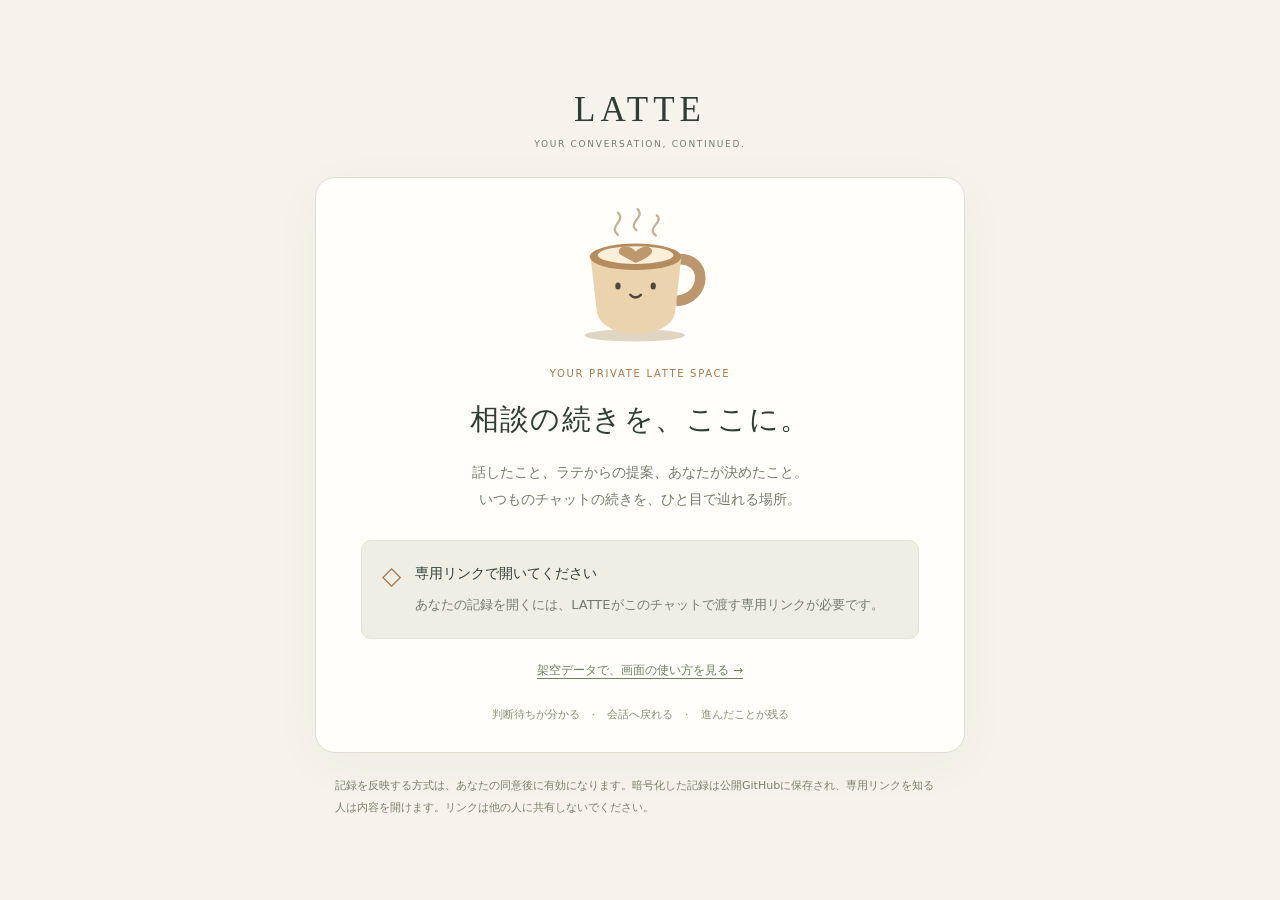
==== commit e7b2ee21: "Redesign LATTE around conversation, decisions and traceable preparation Public generic dashboard and" ====
--- a/index.html
+++ b/index.html
@@ -1,651 +1,72 @@
 <!doctype html>
 <html lang="ja">
 <head>
-  <meta charset="UTF-8">
+  <meta charset="utf-8">
   <meta name="viewport" content="width=device-width, initial-scale=1">
-  <meta name="theme-color" content="#f7f5ef">
-  <title>LATTE — あなたのペースで、その先へ。</title>
-  <meta name="referrer" content="no-referrer"><meta http-equiv="Content-Security-Policy" content="default-src 'none'; script-src 'unsafe-inline'; style-src 'unsafe-inline'; img-src data:; connect-src 'none'; base-uri 'none'; form-action 'none'"><style>:root{--paper:#f7f5ef;--surface:#fffefa;--ink:#313c34;--muted:#81847b;--line:#e5e5da;--green:#344b3c;--green-light:#e8ede5;--ochre:#ad7443;--latte:#f2e7d5;--danger:#934c3d;--shadow:0 10px 34px #424c3610;font-family:"Hiragino Kaku Gothic ProN","Yu Gothic",Meiryo,system-ui,sans-serif;color:var(--ink);background:var(--paper);font-size:14px;font-synthesis:none}*{box-sizing:border-box}body{margin:0}button,input,textarea,select{font:inherit}button,a,input,textarea{touch-action:manipulation}button{cursor:pointer}button:disabled{cursor:wait;opacity:.5}button{color:inherit}button,input,textarea{outline-offset:4px}button:focus-visible,a:focus-visible,input:focus-visible,textarea:focus-visible,summary:focus-visible{outline:2px solid var(--ochre)}a{color:inherit}button{border:0;background:none}button,p,h1,h2,h3{margin:0}button{line-height:1.6}[hidden]{display:none!important}h1,h2,h3{font-weight:600}h1{font-family:Georgia,"Hiragino Mincho ProN","Yu Mincho",serif;font-size:38px;line-height:1.65;letter-spacing:.07em}h2{font-size:16px;line-height:1.7}h3{font-size:16px;line-height:1.8}p{line-height:1.85}.sr-only{position:absolute!important;width:1px;height:1px;padding:0;overflow:hidden;clip:rect(0,0,0,0);white-space:nowrap;border:0}.skip-link{position:fixed;top:-50px;left:16px;background:var(--green);color:white;padding:12px;z-index:100}.skip-link:focus{top:10px}.app-shell{display:flex;min-height:100vh}.sidebar{width:236px;flex-shrink:0;padding:43px 24px 24px;background:#eeefe6;border-right:1px solid #e0e3d8;position:fixed;inset:0 auto 0 0;display:flex;flex-direction:column}.brand{display:flex;align-items:center;gap:12px;text-decoration:none;font-family:Georgia,serif;font-size:29px;font-weight:bold;letter-spacing:3px}.brand small{display:block;font-family:system-ui,sans-serif;letter-spacing:1.3px;font-size:7px;font-weight:500;margin-top:7px}.brand-mark{position:relative;width:44px;height:44px;background:var(--green);color:#f2e8d5;display:flex;align-items:center;justify-content:center;border-radius:14px;font-size:31px;font-style:italic;padding-right:4px;letter-spacing:-4px}.brand-mark span{font-size:17px;margin:11px 0 0 2px}.sidebar-label{font-family:system-ui,sans-serif;font-size:9px;letter-spacing:2px;color:#90988b;margin:58px 14px 18px}.navigation{display:flex;flex-direction:column;gap:10px}.nav-item{display:flex;align-items:center;gap:13px;text-align:left;padding:13px 14px;border-radius:9px;width:100%;font-size:13px;color:#687266;white-space:nowrap}.nav-item:hover{background:#e4e8dc}.nav-item.active{background:var(--green);color:#fffdf4;box-shadow:0 3px 8px #364b3c12}.nav-icon{font-size:21px;font-weight:400;line-height:1;width:22px;text-align:center}.nav-arrow,.nav-count{margin-left:auto;font-size:12px}.nav-count{border:1px solid #bec8b8;line-height:18px;border-radius:5px;min-width:20px;text-align:center}.sidebar-bottom{margin-top:auto;padding:40px 13px 7px}.small-sun{font-size:32px;color:#b2b99e;margin-bottom:13px}.sidebar-bottom p{font-size:12px;line-height:2.1;color:#78816e}.sidebar-bottom>span{font-size:7px;display:block;letter-spacing:1px;margin-top:23px;color:#9a9f91}.main-wrap{margin-left:236px;width:calc(100% - 236px);display:flex;flex-direction:column}.topbar{height:79px;border-bottom:1px solid var(--line);padding:0 46px;display:flex;align-items:center;justify-content:space-between;font-size:11px;gap:12px}.breadcrumb{font-family:system-ui,sans-serif;font-size:9px;letter-spacing:1.7px;color:#96998f}.topbar-divider{margin:0 15px;color:#bbbeb1}.connection-badge{display:flex;align-items:center;gap:7px;border:1px solid #dddcd0;border-radius:20px;padding:6px 12px;font-size:10px;white-space:nowrap}.status-dot{width:5px;height:5px;background:#b09263;border-radius:50%;display:inline-block}.connection-badge.ai .status-dot{background:#608167}main{padding:43px 46px 32px;max-width:1600px;width:100%;margin:0 auto;flex:1;outline:none}.page-heading{display:flex;justify-content:space-between;align-items:center;margin-bottom:32px}.eyebrow{font-family:system-ui,sans-serif;font-size:9px;letter-spacing:2px;color:var(--ochre);font-weight:600;margin-bottom:14px}.heading-description{font-size:12px;color:#83877c;line-height:2;margin-top:16px}.heading-flower{font-size:112px;line-height:1;color:#d9dfc8;margin-right:30px;font-family:Georgia,serif;transform:rotate(7deg)}.heading-flower.small{font-size:75px}.mobile-break{display:none}.conversation-layout{display:grid;grid-template-columns:minmax(0,1fr) 264px;gap:25px;align-items:start}.conversation-column{min-width:0}.checkin-card{padding:21px 24px 12px;background:#efeee5;border:1px solid #e5e4d8;border-radius:12px;margin-bottom:21px}.checkin-card h2{font-size:13px}.checkin-card p{font-size:10px;color:#8b8b7c;margin-top:3px}.mood-options{display:flex;gap:9px;margin-top:16px}.mood-option{font-size:11px;border:1px solid #ddddd0;background:#faf9f3;border-radius:7px;padding:8px 12px;display:flex;align-items:center;justify-content:center;gap:8px;flex:1;white-space:nowrap;transition:background .2s,border-color .2s}.mood-option>span{font-size:17px;line-height:1;color:#94977b}.mood-option:hover,.mood-option[aria-pressed=true]{background:#e1e7d7;border-color:#93a084;color:#3c543e}.checkin-card .checkin-feedback{min-height:14px;font-size:9px;margin-top:7px}.chat-card{background:var(--surface);border:1px solid var(--line);border-radius:13px;overflow:hidden;box-shadow:var(--shadow)}.chat-header{padding:20px 24px;border-bottom:1px solid #edede5;display:flex;align-items:center;gap:11px}.mini-avatar{width:38px;height:38px;border-radius:50%;background:#f0e4cf;display:flex;align-items:center;justify-content:center;font-size:20px}.chat-header h2{font-family:Georgia,serif;font-size:15px;letter-spacing:2px}.chat-header h2>span{font-family:inherit;font-size:9px;letter-spacing:1px;color:#a1a390;margin-left:7px;font-weight:400}.chat-header p{font-size:9px;color:#a1a390;margin-top:3px}.chat-header-flower{margin-left:auto;color:#b9c3a8;font-size:25px}.chat-messages{padding:25px 24px 15px;max-height:400px;min-height:170px;overflow-y:auto;scroll-behavior:smooth;scrollbar-color:#d7d9ca transparent;scrollbar-width:thin}.message{margin-bottom:21px;animation:appear .2s ease}.message-meta{font-size:9px;color:#9b9e90;margin-bottom:7px;display:flex;gap:8px;align-items:center;letter-spacing:.7px}.message-content{font-size:12px;white-space:pre-wrap;overflow-wrap:anywhere;line-height:2.05}.message.user{margin-left:13%;padding:13px 17px;background:#edf0e7;border-radius:12px 12px 2px 12px}.message.user .message-meta{color:#86927c}.message.assistant{padding-right:12px}.message.pending .message-content{color:#969c8b}.chat-prompts{display:flex;gap:7px;padding:0 24px 19px;flex-wrap:wrap}.chat-prompts button{border:1px solid #e4e5d9;border-radius:20px;font-size:9px;padding:7px 11px;background:#fafbf5}.chat-prompts button:hover{border-color:#a6b29a;background:#f1f3e8}.chat-prompts span{margin-left:4px}.chat-form{margin:0 17px;display:flex;align-items:flex-end;gap:10px;border:1px solid #dedfd1;border-radius:9px;background:#fafbf6;padding:10px 10px 10px 14px}.chat-form:focus-within{border-color:#98a68a;box-shadow:0 0 0 2px #dce4d226}.chat-form textarea{border:0;background:none;resize:none;min-height:32px;max-height:150px;flex:1;width:100%;font-size:12px;padding:7px 0;outline:0;line-height:1.7}.chat-form textarea::placeholder{color:#a6aa9b}.send-button{height:32px;min-width:32px;border-radius:7px;background:var(--green);color:white;font-size:23px;font-weight:300;line-height:1}.chat-disclosure{font-size:8px;color:#a3a696;text-align:center;padding:11px 14px 14px;line-height:1.8}.latte-portrait{padding:20px 13px 25px;text-align:center;background:#f0e9db;border:1px solid #eae2d3;border-radius:12px;position:relative;overflow:hidden}.latte-portrait::before,.latte-portrait::after{content:"";position:absolute;border:1px solid #e6ddcd;border-radius:50%;width:220px;height:220px;left:20px;top:48px;pointer-events:none}.latte-portrait::after{width:270px;height:270px;left:-5px;top:23px}.portrait-caption{font-family:system-ui,sans-serif;font-size:8px;letter-spacing:2px;color:#b09b7e;position:relative;z-index:1}.latte-character{width:192px;height:186px;display:block;margin:6px auto 0;position:relative;z-index:1;overflow:visible}.steam{animation:steam 5s ease-in-out infinite;transform-origin:center}.character-eyes{animation:blink 8s linear infinite;transform-origin:109px 120px}.latte-portrait h2{font-family:Georgia,"Yu Mincho",serif;font-size:19px;letter-spacing:2px;position:relative;z-index:1;margin-top:1px}.latte-portrait p{font-size:10px;color:#938875;margin-top:11px;line-height:2.1;position:relative;z-index:1}.portrait-handwriting{display:block;font-family:Georgia,serif;font-style:italic;color:#ad956f;font-size:11px;margin-top:19px;position:relative;z-index:1}.next-step-card{padding:25px 6px 21px;margin-top:2px;border-bottom:1px solid #e2e4d7}.next-step-card .eyebrow{font-size:8px;margin-bottom:9px}.next-step-card h2{font-family:Georgia,"Yu Mincho",serif;font-size:17px;letter-spacing:.5px}.next-step-card>p:not(.eyebrow){font-size:11px;color:#8b8f80;margin-top:13px;line-height:2}.text-button{font-size:11px;font-weight:500;padding:0;display:inline-flex;gap:15px;align-items:center;line-height:1.8;color:var(--green)}.text-button:hover{text-decoration:underline;text-underline-offset:4px}.next-step-card .text-button{margin-top:15px;font-size:10px}.quiet-note{font-size:9px;color:#929786;padding:17px 6px;line-height:2}.quiet-note>span{font-size:13px;margin-right:4px}.page-footer{margin:24px 46px 0;border-top:1px solid var(--line);padding:20px 0;display:flex;align-items:center;gap:12px;color:#a9ad9d;font-size:8px;letter-spacing:.5px}.page-footer>span:first-child{font-family:Georgia,serif;letter-spacing:2px;font-size:12px}.footer-dot{margin-left:auto;font-size:18px}.primary-button{background:var(--green);color:#fffdf5;border-radius:7px;padding:12px 18px;font-size:11px;white-space:nowrap;display:inline-flex;align-items:center;justify-content:center;gap:9px;transition:background .15s}.primary-button:hover{background:#48634d}.secondary-button{border:1px solid #d5dacb;border-radius:7px;padding:9px 13px;font-size:11px;background:#f5f7ee}.secondary-button:hover{background:#e8eddf}.compact-heading{min-height:130px;gap:20px;margin-bottom:26px}.compact-heading h1{font-size:32px}.compact-heading .heading-description{margin-top:9px}.section-note{display:flex;gap:13px;padding:16px 20px;background:#edeedc8c;border:1px solid #e4e5d5;border-radius:9px;margin-bottom:24px;color:#838b74}.section-note>span{color:#a9b190;margin-top:3px}.section-note p{font-size:11px;line-height:1.9}.empty-state{text-align:center;padding:65px 25px;border:1px dashed #d9dccd;border-radius:12px;background:#fbfbf5}.empty-state .empty-icon{font-family:Georgia,serif;font-size:35px;color:#b7c1a7;margin-bottom:14px}.empty-state h3{font-size:15px;font-weight:500}.empty-state p{font-size:11px;line-height:2;color:#90967f;max-width:370px;margin:12px auto 20px}.empty-state .primary-button{font-size:10px}.jobs-list{display:grid;gap:18px}.job-card{border:1px solid var(--line);border-radius:12px;background:var(--surface);padding:26px;box-shadow:0 3px 12px #34462f04}.job-top{display:flex;align-items:flex-start;gap:15px;justify-content:space-between}.job-company{font-size:10px;color:#8c9481;margin-bottom:6px}.job-card h3{font-size:17px;letter-spacing:.03em}.pill{display:inline-flex;align-items:center;white-space:nowrap;background:#eeeedf;color:#858b6f;padding:4px 9px;font-size:9px;border-radius:5px;line-height:1.6}.pill.promising{background:#e6eddc;color:#5b7950}.pill.mismatch{background:#f2e5d9;color:#a2774a}.job-source{font-size:9px;color:#a1a58f;margin-top:7px}.job-conditions{display:flex;flex-wrap:wrap;gap:8px 17px;margin:21px 0;font-size:11px;color:#74806a;padding-bottom:18px;border-bottom:1px solid #eeeee4}.job-conditions span{display:flex;gap:7px}.job-conditions b{font-size:10px;font-weight:400;color:#a2a78f}.job-evaluation{display:grid;grid-template-columns:1fr 1fr;gap:18px}.job-evaluation h4{font-size:10px;font-weight:500;color:#6e7d60;margin:0 0 8px}.job-evaluation p{font-size:11px;color:#909783;line-height:1.9;margin-top:5px}.job-evaluation .caution{color:#9e7e5c}.job-footer{margin-top:22px;display:flex;align-items:center;gap:18px;flex-wrap:wrap}.job-footer .text-button{font-size:10px;color:#949b87}.job-source-link{font-size:10px;display:inline-flex;gap:6px;color:#7b8d68;text-underline-offset:3px}.archived-toggle{margin:25px 0 17px;color:#8d9680;font-size:10px}.more-jobs-note{font-size:10px;color:#8d957e;text-align:center;padding:10px}.notes-grid{display:grid;grid-template-columns:.9fr 1.1fr;gap:23px;align-items:start}.surface{background:var(--surface);border:1px solid var(--line);border-radius:12px;padding:26px;box-shadow:0 3px 12px #34462f04}.surface-heading{display:flex;align-items:center;gap:15px;justify-content:space-between;margin-bottom:15px}.surface-heading h2{font-size:15px}.muted{font-size:10px;color:#969d88}.section-description{font-size:11px;line-height:2;color:#939985;margin:7px 0 20px}.small-empty{padding:24px 0;color:#999f8e;font-size:11px;line-height:2}.task-item{display:flex;align-items:flex-start;gap:11px;border-top:1px solid #eeeee6;padding:17px 0;cursor:pointer}.task-item input{accent-color:var(--green);width:16px;height:16px;flex-shrink:0;margin:3px 0 0}.task-item>span{font-size:11px;line-height:1.9}.task-item.done>span{text-decoration:line-through;color:#a5aa9b}.draft-card{border-top:1px solid #e9eade;padding:20px 0}.draft-card h3{font-size:12px;margin-bottom:14px}.draft-body{white-space:pre-wrap;overflow-wrap:anywhere;font-size:11px;line-height:2.1;color:#6d7963;max-height:400px;overflow:auto;background:#f5f6ed;padding:18px;border-radius:7px}.draft-actions{display:flex;gap:20px;margin-top:12px}.draft-actions .text-button{font-size:10px}.profile-layout{display:grid;grid-template-columns:1.15fr .85fr;gap:23px;align-items:start}.facts-list{margin-top:4px}.fact-item{border-top:1px solid #eeeee4;padding:18px 0}.fact-head{display:flex;align-items:center;justify-content:space-between;gap:15px}.fact-head h3{font-size:11px;font-weight:500;color:#707c63}.fact-head .pill{font-size:8px;padding:2px 6px}.fact-value{font-size:11px;line-height:2;margin-top:8px;color:#88917d;white-space:pre-wrap}.fact-source{font-size:8px;color:#b0b5a4;margin-top:6px;line-height:1.8}.stack-form,.job-form{display:flex;flex-direction:column;gap:16px}.stack-form label,.job-form label{display:flex;flex-direction:column;gap:8px;font-size:10px;color:#768268;line-height:1.8}.form-grid{display:grid;grid-template-columns:1fr 1fr;gap:14px}.stack-form input,.job-form input,.job-form textarea{border:1px solid #dfe3d4;background:#fbfcf6;border-radius:6px;padding:11px 12px;width:100%;font-size:11px;color:var(--ink);line-height:1.7;min-width:0}.stack-form input::placeholder,.job-form input::placeholder,.job-form textarea::placeholder{color:#b3b8a5;font-size:10px}.stack-form input:focus,.job-form input:focus,.job-form textarea:focus{border-color:#94a47d}.job-form textarea{resize:vertical;min-height:120px}.form-feedback{font-size:10px;color:#7a8e66;min-height:14px;line-height:1.8}.connection-surface{margin-top:22px}.connection-surface .eyebrow{font-size:8px}.connection-surface h2{font-size:14px}.consent-control{font-size:10px;line-height:2;color:#829072;display:flex;align-items:flex-start;gap:10px}.consent-control input{accent-color:var(--green);flex-shrink:0;margin-top:4px;width:15px;height:15px}.consent-control input:disabled{opacity:.4}.fine-print{font-size:9px;line-height:1.9;color:#a2a992;margin-top:12px}.notice{border:1px solid #dfc6b1;background:#f8ece0;padding:13px 18px;margin-bottom:20px;border-radius:7px;font-size:11px;display:flex;justify-content:space-between;align-items:center;gap:14px}.error-text{color:var(--danger)}dialog{border:1px solid #dedfd0;border-radius:14px;padding:0;background:var(--surface);color:var(--ink);max-width:650px;width:calc(100% - 32px);max-height:90vh;overflow-y:auto;box-shadow:0 20px 100px #2c382c30}dialog::backdrop{background:#29362c66;backdrop-filter:blur(3px)}.job-form{padding:30px;gap:19px}.dialog-heading{display:flex;align-items:flex-start;justify-content:space-between;gap:15px}.dialog-heading h2{font-family:Georgia,"Yu Mincho",serif;font-size:23px;letter-spacing:1px}.dialog-heading .eyebrow{font-size:8px;margin-bottom:8px}.icon-button{font-size:25px;line-height:1;padding:0 3px;color:#97a087}.job-form .section-description{margin:0}.required{display:inline;font-size:8px;color:#9d875b;align-self:flex-end;margin-top:-23px}.job-details{border-top:1px solid #e5e8dc;padding-top:17px}.job-details summary{font-size:11px;cursor:pointer;color:#7a8a68}.job-details summary span{font-size:9px;color:#a8af99;margin-left:7px}.job-details .fine-print{margin-bottom:15px}.dialog-footer{border-top:1px solid #e7e9de;padding-top:20px;display:flex;align-items:center;justify-content:space-between;gap:16px}.dialog-footer p{font-size:9px;line-height:1.9;color:#a0a98f}.toast{position:fixed;bottom:24px;left:50%;transform:translateX(-50%);padding:13px 23px;max-width:min(90%,600px);background:var(--green);color:#fffdf3;border-radius:9px;box-shadow:0 8px 28px #23351c25;font-size:11px;z-index:10;line-height:1.9}.toast.error{background:#84563f}@keyframes appear{from{opacity:0;transform:translateY(4px)}to{opacity:1;transform:translateY(0)}}@keyframes steam{0%,100%{opacity:.5;transform:translateY(1px)}50%{opacity:.8;transform:translateY(-3px)}}@keyframes blink{0%,42%,44%,100%{transform:scaleY(1)}43%{transform:scaleY(.12)}}
-@media(min-width:1550px){main{padding-top:55px}.conversation-layout{grid-template-columns:minmax(0,1fr) 290px;gap:32px}.chat-messages{min-height:200px;max-height:480px}.latte-portrait{padding-top:25px;padding-bottom:30px}.latte-character{width:210px;height:200px}}
-@media(max-width:1170px){.sidebar{width:200px;padding-left:18px;padding-right:18px}.brand{font-size:25px;gap:9px}.brand small{font-size:6px}.brand-mark{width:39px;height:40px}.main-wrap{margin-left:200px;width:calc(100% - 200px)}main{padding:32px 28px}.topbar{padding:0 28px}.page-footer{margin-left:28px;margin-right:28px}.conversation-layout{grid-template-columns:minmax(0,1fr) 220px;gap:18px}h1{font-size:31px}.heading-flower{font-size:90px;margin-right:17px}.checkin-card{padding-left:18px;padding-right:18px}.mood-option{font-size:9px;padding:8px;gap:5px}.mood-options{gap:7px}.latte-character{width:175px;height:173px}.latte-portrait{padding-left:7px;padding-right:7px}.latte-portrait h2{font-size:17px}.latte-portrait p{font-size:9px}.chat-header{padding-left:20px;padding-right:20px}.chat-messages{padding-left:20px;padding-right:20px}.chat-prompts{padding-left:20px;padding-right:20px;gap:6px}.chat-prompts button{font-size:8px;padding:7px 9px}.profile-layout,.notes-grid{grid-template-columns:1fr 1fr;gap:18px}.surface{padding:21px}.form-grid{gap:10px}}
-@media(max-width:980px){.conversation-layout{grid-template-columns:minmax(0,1fr)}.companion-column{display:grid;grid-template-columns:1fr 1fr;gap:18px}.latte-portrait{display:grid;grid-template-columns:95px 1fr;padding:18px;text-align:left;align-items:center}.portrait-caption{grid-column:1 / -1;font-size:7px;margin-bottom:12px}.latte-character{grid-row:2 / 5;width:95px;height:100px;margin:0}.latte-portrait h2{font-size:15px;margin-top:0}.latte-portrait p{font-size:9px;margin-top:4px}.portrait-handwriting{font-size:9px;margin-top:5px}.latte-portrait::before,.latte-portrait::after{display:none}.next-step-card{padding:15px 8px;margin:0;border-bottom:0}.next-step-card>p:not(.eyebrow){font-size:10px;margin-top:8px}.quiet-note{grid-column:1 / -1;padding:0 5px;margin-top:-6px}.chat-messages{max-height:400px}.profile-layout,.notes-grid{grid-template-columns:1fr}.topbar{height:67px}.compact-heading{min-height:110px}.heading-flower{font-size:75px}.job-top{flex-wrap:wrap}.job-evaluation{gap:12px}.mood-option{font-size:11px}.chat-prompts button{font-size:9px}}
-@media(max-width:720px){.app-shell{display:block}.sidebar{position:static;width:auto;padding:18px 20px 0;display:block;border-right:0;border-bottom:1px solid #dfe4d5}.brand{font-size:25px}.brand-mark{width:36px;height:36px;font-size:26px;border-radius:11px}.brand small{font-size:6px;letter-spacing:1.4px;margin-top:4px}.sidebar-label,.sidebar-bottom{display:none}.navigation{flex-direction:row;justify-content:space-between;margin-top:20px;gap:6px}.nav-item{border-radius:7px 7px 0 0;flex:1;justify-content:center;gap:5px;font-size:10px;padding:11px 7px;position:relative}.nav-item.active{background:none;color:#415c3c;box-shadow:none;font-weight:600}.nav-item.active::after{content:"";position:absolute;height:2px;bottom:-1px;left:12px;right:12px;background:var(--green)}.nav-icon{font-size:16px;width:18px}.nav-arrow,.nav-count{display:none}.main-wrap{margin-left:0;width:auto}.topbar{height:51px;padding:0 22px;font-size:9px}.breadcrumb{font-size:7px;letter-spacing:1.3px}.topbar-divider{margin:0 9px}.connection-badge{padding:4px 9px;font-size:8px}.status-dot{width:4px;height:4px}main{padding:30px 22px 20px}.page-heading{margin-bottom:25px}.eyebrow{font-size:8px;letter-spacing:1.5px;margin-bottom:12px}h1{font-size:30px;line-height:1.7;letter-spacing:.05em}.heading-description{font-size:11px;margin-top:13px;line-height:1.9}.heading-flower{font-size:66px;margin-right:0;align-self:flex-start;margin-top:22px}.mobile-break{display:block}.conversation-layout{gap:19px}.checkin-card{padding:18px 17px 10px;margin-bottom:18px}.checkin-card h2{font-size:12px}.checkin-card p{font-size:9px}.mood-options{gap:8px;margin-top:13px}.mood-option{font-size:10px;padding:8px 5px;gap:5px}.chat-header{padding:17px}.chat-messages{padding:20px 17px 10px;max-height:430px;min-height:150px}.message-content{font-size:12px;line-height:2}.message.user{margin-left:8%;padding:12px 14px}.chat-prompts{padding:0 17px 17px;gap:6px}.chat-prompts button{font-size:9px;padding:6px 9px}.chat-form{margin:0 12px;padding:9px 9px 9px 12px}.chat-form textarea{font-size:12px}.chat-disclosure{font-size:8px;padding:10px 17px 13px}.companion-column{gap:13px;grid-template-columns:1fr 1fr}.latte-portrait{display:block;text-align:center;padding:16px 9px}.portrait-caption{font-size:6px;letter-spacing:1.1px}.latte-character{width:114px;height:109px;margin:6px auto -4px}.latte-portrait h2{font-size:14px;letter-spacing:1px}.latte-portrait p{font-size:8px;line-height:1.9;margin-top:7px}.portrait-handwriting{font-size:8px;margin-top:12px}.next-step-card{padding:18px 6px}.next-step-card .eyebrow{font-size:7px;letter-spacing:1.3px}.next-step-card h2{font-size:14px;line-height:1.9}.next-step-card>p:not(.eyebrow){font-size:10px;line-height:2;margin-top:12px}.next-step-card .text-button{font-size:9px;margin-top:15px}.quiet-note{font-size:8px;line-height:1.9;padding:3px 2px 0;margin-top:0}.page-footer{margin:15px 22px 0;padding:18px 0;font-size:7px;gap:9px}.page-footer>span:first-child{font-size:10px}.compact-heading{align-items:flex-start;min-height:auto;flex-direction:column;gap:20px;margin-bottom:23px}.compact-heading h1{font-size:29px}.compact-heading .heading-description{font-size:10px}.compact-heading .heading-flower{display:none}.primary-button{font-size:10px;padding:11px 15px}.section-note{padding:13px 15px;gap:10px;margin-bottom:20px}.section-note p{font-size:9px}.job-card{padding:21px}.job-card h3{font-size:15px}.job-company{font-size:9px}.job-evaluation{grid-template-columns:1fr;gap:15px}.job-conditions{font-size:10px;margin-top:17px;gap:8px 14px}.job-evaluation p{font-size:10px}.job-footer{gap:13px;margin-top:19px}.empty-state{padding:47px 20px}.empty-state h3{font-size:14px}.empty-state p{font-size:10px}.surface{padding:21px}.section-description{font-size:10px}.fact-value{font-size:11px}.fact-source{font-size:8px}.preferences-surface .form-grid{gap:12px}.surface-heading h2{font-size:14px}.job-form{padding:23px;gap:18px}.dialog-heading h2{font-size:21px}.dialog-heading .eyebrow{font-size:6px;letter-spacing:1.4px}.job-form>.form-grid{grid-template-columns:1fr;gap:17px}.job-details .form-grid{gap:13px}.dialog-footer{align-items:stretch;flex-direction:column;gap:13px}.dialog-footer p{font-size:8px}.dialog-footer button{align-self:stretch}.toast{bottom:15px;padding:12px 18px;font-size:10px;width:max-content}.error.notice{font-size:10px;padding:12px}.job-form .form-feedback{margin:0}}
-@media(prefers-reduced-motion:reduce){*,*::before,*::after{animation:none!important;scroll-behavior:auto!important;transition:none!important}}
+  <meta name="theme-color" content="#f5f3eb">
+  <meta name="referrer" content="no-referrer">
+  <meta http-equiv="Content-Security-Policy" content="default-src 'self'; script-src 'self'; style-src 'self'; img-src 'self' data:; connect-src 'self'; base-uri 'none'; form-action 'none'; object-src 'none'">
+  <title>LATTE — 相談の続きを、ここに。</title>
+  <link rel="stylesheet" href="styles.css">
+  <script src="app.js" defer></script>
+</head>
+<body>
+  <a class="skip-link" href="#main">本文へ</a>
+  <section id="locked-screen" class="locked-screen" aria-labelledby="locked-title">
+    <div class="locked-brand">LATTE<span>YOUR CONVERSATION, CONTINUED.</span></div>
+    <div class="locked-card">
+      <svg class="cup-avatar" viewBox="0 0 180 170" role="img" aria-label="カップの相棒、ラテ"><ellipse cx="84" cy="150" rx="57" ry="7" fill="#ded6c3"/><path d="M130 64c38-5 37 45 1 47" fill="none" stroke="#bc966c" stroke-width="12"/><path d="M34 60h103l-7 62c-3 35-85 35-89 0z" fill="#ead3ad"/><ellipse cx="85" cy="61" rx="52" ry="15" fill="#b58b60"/><ellipse cx="85" cy="59" rx="43" ry="10" fill="#faf0da"/><path d="M67 58c-5-10 12-12 18-3 8-9 22-6 18 2-4 5-13 9-18 11z" fill="#bd986d"/><g fill="#4c493c"><ellipse cx="65" cy="94" rx="3" ry="4"/><ellipse cx="105" cy="94" rx="3" ry="4"/></g><path d="M79 104q6 6 12 0" fill="none" stroke="#4c493c" stroke-width="2.8" stroke-linecap="round"/><g fill="none" stroke="#c3b296" stroke-width="2.5" stroke-linecap="round"><path d="M65 36c-12-9 10-16 0-25"/><path d="M86 31c-11-9 11-15 1-24"/><path d="M108 37c-12-9 10-15 1-23"/></g></svg>
+      <p class="eyebrow">YOUR PRIVATE LATTE SPACE</p>
+      <h1 id="locked-title">相談の続きを、ここに。</h1>
+      <p class="locked-description">話したこと、ラテからの提案、あなたが決めたこと。<br>いつものチャットの続きを、ひと目で辿れる場所。</p>
+      <div id="locked-status" class="locked-status" role="status" aria-live="polite"><span class="lock-symbol" aria-hidden="true">◇</span><div><h2 id="locked-status-title">専用リンクで開いてください</h2><p id="locked-status-detail">あなたの記録を開くには、LATTEがこのチャットで渡す専用リンクが必要です。</p></div></div>
+      <button id="locked-retry" class="primary-button" hidden>もう一度確認する</button>
+      <p class="demo-entry"><a href="?demo=1">架空データで、画面の使い方を見る →</a></p>
+      <div class="locked-benefits"><span>判断待ちが分かる</span><span>会話へ戻れる</span><span>進んだことが残る</span></div>
+    </div>
+    <p class="locked-fine-print">記録を反映する方式は、あなたの同意後に有効になります。暗号化した記録は公開GitHubに保存され、専用リンクを知る人は内容を開けます。リンクは他の人に共有しないでください。</p>
+  </section>
 
-.memory-form{border-top:1px solid var(--line);margin-top:7px;padding-top:23px}.memory-form textarea{border:1px solid #dfe3d4;background:#fbfcf6;border-radius:6px;padding:11px 12px;width:100%;font-size:11px;color:var(--ink);line-height:1.9;resize:vertical;min-height:80px}.memory-form textarea::placeholder{color:#aab29c;font-size:10px}.memory-form .secondary-button{align-self:flex-start}.memory-form .fine-print{margin-top:-9px}.fact-actions{display:flex;align-items:center;gap:9px}.delete-memory{font-size:9px;color:#a9af9d;text-decoration:underline;text-underline-offset:3px;padding:2px}.delete-memory:hover{color:var(--danger)}.task-item.cancelled>span{color:#a5aa9b;text-decoration:line-through}.task-item.cancelled{cursor:default}.cancelled-label{font-size:8px;color:#a0a78e;white-space:nowrap;margin-left:auto}.workspace-sync-note{font-size:9px;color:#969f87;padding:0 18px 13px;text-align:center;line-height:1.9}
-
-/* Keep decisions and privacy information readable at every screen size. */
-.message-content{font-size:14px}.message-meta{font-size:10px}.chat-header p{font-size:11px}.chat-disclosure{font-size:11px;line-height:1.9;padding:12px 18px 16px}.connection-badge{font-size:11px}.stack-form label,.job-form label{font-size:12px}.section-description,.section-note p,.fine-print,.consent-control,.quiet-note,.fact-source{font-size:11px}.fact-value{font-size:12px}.form-feedback,.job-source,.job-source-link{font-size:11px}.stack-form input,.job-form input,.job-form textarea,.memory-form textarea{font-size:12px}.job-details summary{font-size:12px}.dialog-footer p{font-size:11px}.job-form input::placeholder,.job-form textarea::placeholder,.stack-form input::placeholder,.memory-form textarea::placeholder{font-size:11px}.task-item>span,.draft-body{font-size:12px}.small-empty{font-size:12px}.portrait-caption,.eyebrow,.sidebar-label{font-size:9px}.fact-head h3{font-size:12px}.delete-memory{font-size:10px}.checkin-card p,.checkin-card .checkin-feedback{font-size:11px}.chat-prompts button{font-size:11px}.chat-form textarea{font-size:13px}
-@media(max-width:720px){.message-content{font-size:13px}.connection-badge{font-size:9px}.chat-header p{font-size:10px}.chat-disclosure{font-size:10px}.section-description,.fine-print,.consent-control,.quiet-note,.fact-source,.section-note p{font-size:11px}.chat-prompts button{font-size:10px}.portrait-caption{font-size:7px}.checkin-card p,.checkin-card .checkin-feedback{font-size:10px}.stack-form label,.job-form label{font-size:11px}.job-source{font-size:10px}.job-evaluation p{font-size:11px}.dialog-heading .eyebrow{font-size:8px;letter-spacing:1px}}
-
-@media(max-width:430px){.navigation{gap:0}.nav-item{gap:4px;padding-left:2px;padding-right:2px;font-size:9px;min-width:0}.nav-icon{width:15px;font-size:15px}.nav-item.active::after{left:5px;right:5px}.topbar>div:first-child{min-width:0}.connection-badge{flex-shrink:0}.mood-option{font-size:9px;gap:4px}}
-</style>
-  
-</head>
-<body><div style="padding:12px 20px;background:#344b3c;color:white;font-size:13px;line-height:1.8">LATTE｜あなたの転職準備ノート　<span>記憶と準備はこのブラウザーに保存。自由な相談はChatGPTへ。</span></div>
-  <a class="skip-link" href="#main">本文へ移動</a>
-  <div class="app-shell">
+  <div id="workspace" class="workspace" hidden>
     <aside class="sidebar" aria-label="メインメニュー">
-      <a class="brand" href="#conversation" aria-label="LATTE ホーム"><span class="brand-mark" aria-hidden="true">L<span>•</span></span><span>LATTE<small>YOUR EVERYDAY COMPANION</small></span></a>
-      <div class="sidebar-label">YOUR SPACE</div>
-      <nav class="navigation">
-        <button class="nav-item active" data-view="conversation" aria-current="page"><span class="nav-icon" aria-hidden="true">◌</span><span>ラテと話す</span><span class="nav-arrow" aria-hidden="true">↗</span></button>
-        <button class="nav-item" data-view="jobs"><span class="nav-icon" aria-hidden="true">⌕</span><span>仕事の候補</span><span class="nav-count" id="jobs-count">0</span></button>
-        <button class="nav-item" data-view="notes"><span class="nav-icon" aria-hidden="true">▤</span><span>準備ノート</span></button>
-        <button class="nav-item" data-view="profile"><span class="nav-icon" aria-hidden="true">♡</span><span>覚えていること</span></button>
+      <div class="brand"><span class="brand-icon" aria-hidden="true">L<span>•</span></span><span>LATTE<small>YOUR NEXT CHAPTER</small></span></div>
+      <p class="sidebar-label">OUR WORKSPACE</p>
+      <nav class="navigation" aria-label="ページ">
+        <button class="nav-item active" data-view="overview" aria-current="page"><span aria-hidden="true">◌</span><span>今の状況</span></button>
+        <button class="nav-item" data-view="conversations"><span aria-hidden="true">≋</span><span>会話の記録</span></button>
+        <button class="nav-item" data-view="proposals"><span aria-hidden="true">▤</span><span>提案と準備</span></button>
+        <button class="nav-item" data-view="profile"><span aria-hidden="true">♡</span><span>あなたの軸</span></button>
       </nav>
-      <div class="sidebar-bottom"><div class="small-sun" aria-hidden="true">✳︎</div><p>急がなくていい。<br>一緒に、ひとつずつ。</p><span>MADE FOR YOUR NEXT CHAPTER</span></div>
+      <div class="sidebar-note"><span aria-hidden="true">✻</span><p>話すのは、いつものチャットで。<br>ここでは、続きが見える。</p></div>
     </aside>
-    <div class="main-wrap">
-      <header class="topbar"><div><span class="breadcrumb">MY LITTLE SPACE</span><span class="topbar-divider">/</span><span id="view-title">ラテと話す</span></div><button id="connection-badge" class="connection-badge" data-open-profile><span class="status-dot"></span><span>読み込み中</span></button></header>
+    <div class="content-wrap">
+      <aside id="demo-banner" class="demo-banner" aria-label="画面例の表示" hidden><div><strong>架空データの画面例</strong><p>あなたの会話や個人情報は、まだ反映されていません。</p></div><a href="./">自分の記録に戻る →</a></aside>
+      <header class="topbar"><span>LATTE / <b id="current-view-title">今の状況</b></span><div class="topbar-actions"><span id="sync-badge" class="sync-badge">記録を読み込みました</span><button id="refresh" class="refresh-button" aria-label="最新の記録に更新する">↻ <span>更新</span></button></div></header>
       <main id="main" tabindex="-1">
-        <section class="surface" style="margin-bottom:24px"><h2>はじめて使うとき</h2><p class="section-description">個人情報はこのサイトには入っていません。「覚えていること」から、手元の引き継ぎファイルを読み込めます。入力した記録はこのブラウザーだけに保存します。</p><a class="text-button" href="#profile">引き継ぎファイルを読み込む →</a></section><div id="load-error" class="notice error" role="alert" hidden><span>読み込めませんでした。</span><button id="retry-load" class="text-button">再読み込み</button></div>
-        <section id="view-conversation" class="view" aria-labelledby="conversation-title">
-          <div class="page-heading"><div><p class="eyebrow">YOUR COMPANION’S WORKSPACE.</p><h1 id="conversation-title">話したことを、<br>次の一歩に。</h1><p class="heading-description">ChatGPTで話すラテのための、記憶と準備の場所。<br class="mobile-break">大切なことを残して、あなたのペースで。</p></div><span class="heading-flower" aria-hidden="true">✳︎</span></div>
-          <div class="conversation-layout">
-            <div class="conversation-column">
-              <section class="checkin-card" aria-labelledby="checkin-title"><div><h2 id="checkin-title">今日の調子は？</h2><p>今のあなたに合わせて、一歩の大きさを変えよう。</p></div><div class="mood-options" role="group" aria-label="今日の調子"><button class="mood-option" data-energy="low" aria-pressed="false"><span aria-hidden="true">☁︎</span>ひと休み</button><button class="mood-option" data-energy="okay" aria-pressed="false"><span aria-hidden="true">◒</span>いつもどおり</button><button class="mood-option" data-energy="good" aria-pressed="false"><span aria-hidden="true">☀︎</span>余裕あり</button></div><p id="checkin-feedback" class="checkin-feedback" aria-live="polite"></p></section>
-              <section class="chat-card" aria-labelledby="chat-title">
-                <div class="chat-header"><div class="mini-avatar" aria-hidden="true">☕</div><div><h2 id="chat-title">LATTE <span>ラテ</span></h2><p id="chat-mode-caption">あなたのペースで、その先へ。</p></div><span class="chat-header-flower" aria-hidden="true">✧</span></div>
-                <div id="chat-messages" class="chat-messages" role="log" aria-label="ラテとの会話" aria-live="polite" aria-relevant="additions"></div>
-                <div id="chat-prompts" class="chat-prompts"><button data-prompt="今日は疲れた。少し話を聞いてほしい">今日はちょっと疲れた</button><button data-prompt="私の強みを一緒に整理してほしい">私の強みって？</button><button data-prompt="今の私にできる、次の小さな一歩を一緒に決めたい">次の一歩を考えたい <span aria-hidden="true">↗</span></button></div>
-                <form id="chat-form" class="chat-form"><label class="sr-only" for="chat-input">ラテへのメッセージ</label><textarea id="chat-input" rows="1" maxlength="5000" placeholder="ラテ、ちょっと聞いて。" required disabled></textarea><button id="chat-send" type="submit" class="send-button" aria-label="メッセージを送る" disabled>↑</button></form>
-                <p id="chat-disclosure" class="chat-disclosure">会話を読み込んでいます。</p>
-              </section>
-            </div>
-            <aside class="companion-column" aria-label="ラテからひとこと">
-              <div class="latte-portrait"><span class="portrait-caption">YOUR COMPANION</span><svg class="latte-character" viewBox="0 0 220 210" role="img" aria-label="ラテ。クリーム色のカップの、小さな相棒。"><ellipse cx="107" cy="183" rx="74" ry="9" fill="#e7ddc9"/><g class="steam" fill="none" stroke="#bfa98b" stroke-width="3" stroke-linecap="round"><path d="M88 48c-16-13 15-18 2-32"/><path d="M112 42c-12-11 11-17 3-28"/><path d="M137 48c-11-10 10-17 2-25"/></g><path d="M163 83c44-4 40 58 1 58" fill="none" stroke="#bb8d5d" stroke-width="15"/><path d="M51 77h116l-7 70c-3 44-97 46-102 0z" fill="#e6c49a"/><path d="M57 81h102l-5 64c-1 27-83 27-86 0z" fill="#f2ddbd"/><ellipse cx="109" cy="79" rx="58" ry="18" fill="#bd8e60"/><ellipse cx="109" cy="77" rx="48" ry="12" fill="#fbefda"/><path d="M87 76c-3-12 18-11 22-2 7-11 26-5 19 2-4 4-12 8-19 11-6-4-15-7-22-11" fill="#c49c72"/><g class="character-eyes" fill="#4b3b2f"><ellipse cx="87" cy="120" rx="4" ry="5"/><ellipse cx="130" cy="120" rx="4" ry="5"/></g><path d="M103 130q6 7 12 0" fill="none" stroke="#4b3b2f" stroke-width="3" stroke-linecap="round"/><ellipse cx="76" cy="131" rx="7" ry="4" fill="#e4a591" opacity=".7"/><ellipse cx="141" cy="131" rx="7" ry="4" fill="#e4a591" opacity=".7"/><path d="M59 141q-15-1-16-13M158 145q15-3 17-14" fill="none" stroke="#bb8d5d" stroke-width="5" stroke-linecap="round"/></svg><h2>となりに、ラテ。</h2><p>考えがまとまっていなくても大丈夫。<br>話すところから、はじめよう。</p><span class="portrait-handwriting">one small step at a time.</span></div>
-              <section class="next-step-card"><p class="eyebrow">JUST ONE THING</p><h2>今日は、ひとつだけ。</h2><p id="next-step-text">まずは、今の気持ちを聞かせて。</p><button id="next-step-action" class="text-button">ラテと話す <span aria-hidden="true">↗</span></button></section>
-              <p class="quiet-note"><span aria-hidden="true">♧</span> 応募や外部への送信は、あなたが決めてから。今は、安心して準備を。</p>
-            </aside>
-          </div>
+        <div id="workspace-notice" class="notice" role="status" aria-live="polite" hidden></div>
+        <section class="view" id="view-overview" aria-labelledby="overview-title">
+          <div class="page-heading"><div><p class="eyebrow">A LITTLE CLARITY, A LITTLE STEP.</p><h1 id="overview-title">今の状況を、<br>ひと目で。</h1><p>あなたが管理しなくても、話したことが次につながるように。</p></div><span class="heading-flower" aria-hidden="true">✻</span></div>
+          <section class="reflection-strip" aria-label="記録の反映状況"><div><span class="status-dot" aria-hidden="true"></span><strong>このチャットから、LATTEが記録を反映</strong><p id="last-updated"></p></div><button class="text-button" id="coverage-link">反映した範囲を見る →</button></section>
+          <div class="stats-grid" aria-label="進み具合"><div class="stat-card"><span>方針の判断待ち</span><strong id="stat-decisions">0<small>件</small></strong><p>ラテからの提案</p></div><div class="stat-card"><span>書類の確認待ち</span><strong id="stat-documents">0<small>件</small></strong><p>内容を見てほしいもの</p></div><div class="stat-card"><span>応募の判断待ち</span><strong id="stat-applications">0<small>件</small></strong><p>求人と準備が揃ったもの</p></div></div>
+          <div class="overview-grid"><div><section class="surface next-focus"><p class="eyebrow">JUST ONE THING</p><h2>次に、ひとつだけ。</h2><div id="next-focus"></div></section><section class="section-block"><div class="section-heading"><h2>ラテから、こんな提案。</h2><button class="text-button" data-go="proposals">すべて見る →</button></div><div id="overview-proposals" class="card-list"></div></section></div><aside><section class="surface"><p class="eyebrow">WHAT WE DECIDED</p><h2>大切にすることが、見えてきた。</h2><div id="recent-decisions"></div></section><section class="section-block"><div class="section-heading"><h2>最近の動き</h2></div><div id="recent-activities" class="activity-list"></div></section><p class="quiet-note">判断は、いつものチャットで。ここは進み具合と、その理由を確認する場所です。</p></aside></div>
         </section>
-        <section id="view-jobs" class="view" aria-labelledby="jobs-title" hidden><div class="page-heading compact-heading"><div><p class="eyebrow">POSSIBILITIES, AT YOUR PACE.</p><h1 id="jobs-title">仕事の候補</h1><p class="heading-description">肩書きより、どんな毎日になるかを一緒に見よう。</p></div><button id="add-job" class="primary-button"><span aria-hidden="true">＋</span> 求人を持ってくる</button></div><div class="section-note"><span aria-hidden="true">◉</span><p>求人票の内容をもとに比較します。未確認の条件は「未確認」のまま扱います。<br>求人の自動検索・応募送信は行っていません。</p></div><div id="jobs-list" class="jobs-list"></div><button id="show-archived" class="text-button archived-toggle" aria-expanded="false">保留した候補を見る</button><div id="archived-jobs" class="jobs-list" hidden></div></section>
-        <section id="view-notes" class="view" aria-labelledby="notes-title" hidden><div class="page-heading compact-heading"><div><p class="eyebrow">A LITTLE MORE PREPARED.</p><h1 id="notes-title">準備ノート</h1><p class="heading-description">進んだことも、これからのことも。ここに置いておこう。</p></div><span class="heading-flower small" aria-hidden="true">✳︎</span></div><div class="notes-grid"><section class="surface"><div class="surface-heading"><h2>小さなステップ</h2><span id="task-progress" class="muted"></span></div><div id="tasks-list"></div></section><section class="surface"><div class="surface-heading"><h2>書類の下書き</h2><span class="pill">提出前</span></div><p class="section-description">確認済みの経験から作る、あなたのためのたたき台。内容を見直してから使ってね。</p><div id="drafts-list"></div></section></div></section>
-        <section id="view-profile" class="view" aria-labelledby="profile-title" hidden><div class="page-heading compact-heading"><div><p class="eyebrow">GETTING TO KNOW YOU.</p><h1 id="profile-title">覚えていること</h1><p class="heading-description">何度も最初から説明しなくていいように。</p></div></div><div class="profile-layout"><section class="surface"><div class="surface-heading"><h2>あなたのこと</h2><span class="pill">引き継いだ情報</span></div><p class="section-description">事実と、まだ確かでないことを分けて記録しています。</p><div id="facts-list" class="facts-list"></div><form id="memory-form" class="memory-form stack-form"><label for="memory-value">ラテに覚えておいてほしいこと<textarea id="memory-value" name="value" rows="3" maxlength="3000" required placeholder="ChatGPTで話して決まったこと、大切にしたいことなど。"></textarea></label><button type="submit" class="secondary-button">このことを覚える</button><p id="memory-feedback" class="form-feedback" aria-live="polite"></p><p class="fine-print">記録は削除できます。内容が変わったら、最新の情報を残してね。</p></form></section><div><section class="surface preferences-surface"><div class="surface-heading"><h2>仕事選びで大切なこと</h2></div><p class="section-description">決まっていることだけで大丈夫。空欄は未確定として扱います。</p><form id="preferences-form" class="stack-form"><label>勤務地・エリア<input name="location" maxlength="150" placeholder="まだ決めていなくても大丈夫"></label><div class="form-grid"><label>通勤の上限（片道・分）<input name="commute_minutes" type="number" min="0" max="300" placeholder="未確定"></label><label>在宅の希望（日／週）<input name="remote_days" type="number" min="0" max="5" step="1" placeholder="未確定"></label></div><label>月額給与の下限（額面・円）<input name="min_monthly_salary" type="number" min="0" max="10000000" step="1000" placeholder="手取りとは異なります"></label><label>希望の雇用形態<input name="employment" maxlength="150" placeholder="例：相談しながら決めたい"></label><label>残業の上限（時間／月）<input name="overtime_hours" type="number" min="0" max="200" placeholder="未確定"></label><button type="submit" class="primary-button">大切な条件を覚える</button><p id="preferences-feedback" class="form-feedback" aria-live="polite"></p></form></section><section class="surface" style="margin-top:22px"><h2>記録のバックアップ</h2><p class="section-description">このスマートフォンの同じブラウザーに保存します。ファイルの移動やブラウザーデータ削除に備え、控えを残してください。バックアップには個人情報が含まれます。</p><button id="export-backup" class="primary-button">バックアップを保存</button><label class="text-button" style="display:block;margin-top:16px">バックアップから戻す<input id="import-backup" type="file" accept="application/json,.json" style="display:block;margin-top:8px;max-width:100%"></label></section><section class="surface connection-surface"><p class="eyebrow">HOW LATTE WORKS</p><h2 id="connection-title">ガイドモード</h2><p id="connection-detail" class="section-description"></p><label class="consent-control"><input type="checkbox" id="ai-consent"><span>AIとの会話に、記録したプロフィール・求人・会話をOpenAIへ送ることを許可する</span></label><p id="consent-help" class="fine-print"></p><p class="fine-print">会話や準備の記録はこのアプリの保存先に残ります。共有端末での利用には注意してください。</p></section></div></div></section>
+        <section class="view" id="view-conversations" aria-labelledby="conversations-title" hidden>
+          <div class="page-heading"><div><p class="eyebrow">THE THREAD THAT CONNECTS US.</p><h1 id="conversations-title">会話の記録</h1><p>何を話して、どう考えたか。その続きから話せるように。</p></div></div>
+          <section class="surface coverage-panel"><h2>記録している範囲</h2><p id="coverage-description"></p><p id="coverage-meta" class="muted"></p><p class="fine-print">この作業環境のLATTEが反映した記録です。ChatGPT全体の常時取得や、別のチャットの自動取り込みは行いません。要約と原文の抜粋は分けて表示します。</p></section>
+          <label class="search-label" for="conversation-search">会話を探す<input id="conversation-search" type="search" placeholder="言葉やテーマで検索" maxlength="200"></label><p id="conversation-count" class="muted" aria-live="polite"></p><div id="conversation-list" class="conversation-list"></div>
+        </section>
+        <section class="view" id="view-proposals" aria-labelledby="proposals-title" hidden>
+          <div class="page-heading"><div><p class="eyebrow">FROM CONVERSATION TO ACTION.</p><h1 id="proposals-title">提案と準備</h1><p>「こうしてみようか」から、準備できたものまで。</p></div></div>
+          <div class="filter-row" role="group" aria-label="提案の絞り込み"><button data-filter="all" aria-pressed="true">すべて</button><button data-filter="awaiting_decision" aria-pressed="false">方針の判断待ち</button><button data-filter="preparing" aria-pressed="false">準備中</button><button data-filter="waiting_to_apply" aria-pressed="false">応募の判断待ち</button></div>
+          <div id="proposal-list" class="card-list"></div><section class="section-block"><div class="section-heading"><h2>ラテが用意したもの</h2></div><div id="document-list" class="card-list"></div></section>
+        </section>
+        <section class="view" id="view-profile" aria-labelledby="profile-title" hidden>
+          <div class="page-heading"><div><p class="eyebrow">THE THINGS THAT MATTER TO YOU.</p><h1 id="profile-title">あなたの軸</h1><p>何度も説明しなくていいように。決めつけず、分かっていることから。</p></div></div>
+          <section class="surface"><div class="section-heading"><h2>仕事選びで大切なこと</h2></div><div id="preference-list" class="preference-list"></div></section><section class="section-block"><div class="section-heading"><h2>覚えていること</h2></div><div id="fact-list" class="fact-list"></div></section><section class="surface connection-panel"><h2>このページとの接続</h2><p>専用リンクの鍵を、このブラウザーに保存しています。記録の内容自体はブラウザーに保存せず、開くたびに復号して表示します。</p><p class="fine-print">接続を解除すると、この端末で記録を開く鍵と現在の表示を消します。公開GitHubに残る過去の暗号化データを削除する操作ではありません。</p><button id="disconnect" class="secondary-button">この端末の接続を解除</button></section>
+        </section>
       </main>
-      <footer class="page-footer"><span>LATTE</span><p>あなたのペースで、その先へ。</p><span class="footer-dot" aria-hidden="true">•</span></footer>
+      <footer class="page-footer"><b>LATTE</b><span>話したことを、これからにつなぐ。</span><span id="revision"></span></footer>
     </div>
   </div>
-  <dialog id="job-dialog" aria-labelledby="job-dialog-title"><form id="job-form" class="job-form"><div class="dialog-heading"><div><p class="eyebrow">LET’S LOOK AT IT TOGETHER.</p><h2 id="job-dialog-title">気になる仕事を、ラテに。</h2></div><button type="button" id="close-job-dialog" class="icon-button" aria-label="閉じる">×</button></div><p class="section-description">求人ページの内容を貼り付けてね。応募や外部への送信はしません。</p><div class="form-grid"><label>求人のタイトル <span class="required">必須</span><input name="title" maxlength="200" required placeholder="例：インハウスデザイナー"></label><label>会社名<input name="company" maxlength="200" placeholder="掲載内容のとおりに"></label></div><label>掲載ページのURL<input name="url" type="url" maxlength="2000" placeholder="https://…"></label><label>求人票の本文 <span class="required">必須</span><textarea name="description" rows="6" maxlength="30000" required placeholder="仕事内容・勤務条件など、求人票に書かれた内容を貼り付けてください。"></textarea></label><details class="job-details"><summary>掲載内容から分かる条件を追加する <span>任意</span></summary><p class="fine-print">明記されていることだけ入力してください。年収は月給に推測で換算せず、本文に残します。</p><div class="form-grid"><label>在宅日数（日／週）<input name="remote_days" type="number" min="0" max="5" step="1" placeholder="未確認"></label><label>制作業務の割合（%）<input name="creative_ratio" type="number" min="0" max="100" placeholder="未確認"></label><label>月給の下限（額面・円）<input name="salary_min" type="number" min="0" max="10000000" step="1000" placeholder="月給の掲載がある場合のみ"></label><label>月給の上限（額面・円）<input name="salary_max" type="number" min="0" max="10000000" step="1000" placeholder="未確認"></label><label>勤務地<input name="location" maxlength="150" placeholder="掲載内容のとおりに"></label><label>雇用形態<input name="employment" maxlength="150" placeholder="掲載内容のとおりに"></label></div></details><p id="job-form-error" class="form-feedback error-text" role="alert"></p><div class="dialog-footer"><p>あなたが登録する情報です。<br>掲載元との照合は行いません。</p><button id="save-job" type="submit" class="primary-button">候補に加えて整理する <span aria-hidden="true">↗</span></button></div></form></dialog>
-  <div id="toast" class="toast" role="status" aria-live="polite" hidden></div>
-<script type="application/json" id="latte-seed">{"profile": {"facts": [], "preferences": {"location": "", "commute_minutes": null, "min_monthly_salary": null, "remote_days": null, "employment": "", "overtime_hours": null}}, "jobs": [], "tasks": [], "drafts": [], "messages": [], "checkins": []}</script>
-<script>/* Standalone edition. No network requests, credentials, or external libraries. */
-'use strict';
-(() => {
-  const storageKey = 'latte.personal.workspace.v1:' + location.pathname;
-  const clone = value => JSON.parse(JSON.stringify(value));
-  const stamp = () => new Date().toISOString();
-  const id = () => 'local-' + crypto.randomUUID();
-  let data;
-  let loadError;
-  const fields = ['profile', 'jobs', 'tasks', 'drafts', 'messages', 'checkins'];
-  function validate(value) {
-    if (!value || typeof value !== 'object' || !value.profile || !Array.isArray(value.profile.facts) || !value.profile.preferences) throw new Error('LATTEのバックアップではありません。');
-    for (const key of fields.slice(1)) if (!Array.isArray(value[key])) throw new Error('バックアップの形式が違います。');
-    for (const f of value.profile.facts) if (!f || typeof f.key !== 'string' || typeof f.label !== 'string' || typeof f.value !== 'string') throw new Error('記憶データの形式が違います。');
-    for (const j of value.jobs) if (!j || typeof j.id !== 'string' || typeof j.title !== 'string' || !['review','preparing','archived'].includes(j.status)) throw new Error('求人データの形式が違います。');
-    for (const t of value.tasks) if (!t || typeof t.id !== 'string' || typeof t.title !== 'string' || !['todo','done','cancelled'].includes(t.status)) throw new Error('タスクデータの形式が違います。');
-    for (const d of value.drafts) if (!d || typeof d.id !== 'string' || typeof d.body !== 'string') throw new Error('下書きの形式が違います。');
-    for (const m of value.messages) if (!m || !['assistant','user'].includes(m.role) || typeof m.content !== 'string') throw new Error('会話の形式が違います。');
-    for (const c of value.checkins) if (!c || !['low','okay','good'].includes(c.energy)) throw new Error('調子の記録形式が違います。');
-    return Object.fromEntries(fields.map(k => [k, clone(value[k])]));
-  }
-  function persist(value) {
-    try { localStorage.setItem(storageKey, JSON.stringify(value)); }
-    catch (_) { throw new Error('ブラウザーに保存できません。通常のChromeかEdgeで開き、空き容量と保存の設定を確認してください。変更は保存されていません。'); }
-  }
-  try {
-    const saved = localStorage.getItem(storageKey);
-    data = validate(JSON.parse(saved === null ? document.getElementById('latte-seed').textContent : saved));
-    persist(data);
-  } catch (error) { loadError = error; }
-
-  function text(body, key, limit = 4000, required = false) {
-    const value = body[key] == null ? '' : body[key];
-    if (typeof value !== 'string' || value.trim().length > limit || (required && !value.trim())) throw new Error(`${key}の入力内容を確認してください。`);
-    return value.trim();
-  }
-  function number(body, key, max) {
-    const value = body[key];
-    if (value == null || value === '') return null;
-    if (typeof value !== 'number' || !Number.isInteger(value) || value < 0 || value > max) throw new Error(`${key}の数値を確認してください。`);
-    return value;
-  }
-  function preferences(body) {
-    return {location:text(body,'location',150), employment:text(body,'employment',150), commute_minutes:number(body,'commute_minutes',300), remote_days:number(body,'remote_days',5), min_monthly_salary:number(body,'min_monthly_salary',10000000), overtime_hours:number(body,'overtime_hours',200)};
-  }
-  function evaluate(j, p) {
-    const reasons = [], unknowns = [], cautions = [];
-    let mismatch = false;
-    if (!j.description) unknowns.push('求人本文が未登録です。');
-    if (j.creative_ratio == null) unknowns.push('実際に制作を担当する割合は未確認です。');
-    else if (j.creative_ratio >= 50) reasons.push(`登録した制作割合は${j.creative_ratio}%です。`);
-    else cautions.push(`制作割合は${j.creative_ratio}%です。希望との確認が必要です。`);
-    if (j.remote_days == null) unknowns.push('在宅日数と制度の適用条件は未確認です。');
-    else if (p.remote_days == null) unknowns.push(`登録情報では在宅週${j.remote_days}日。希望の最低日数は未設定です。`);
-    else if (j.remote_days < p.remote_days) { mismatch = true; cautions.push('在宅日数が最低希望を下回っています。'); }
-    else reasons.push('登録された在宅日数は最低希望を満たしています。');
-    if (j.salary_min == null) unknowns.push('月額額面給与の下限は未確認です。手取りとは比較しません。');
-    else if (p.min_monthly_salary == null) unknowns.push('希望の月額額面給与は未設定です。');
-    else if (j.salary_min >= p.min_monthly_salary) reasons.push('登録された月額額面給与の下限は最低希望を満たしています。');
-    else if (j.salary_max != null && j.salary_max < p.min_monthly_salary) { mismatch = true; cautions.push('給与上限が最低希望を下回っています。'); }
-    else cautions.push('給与下限が最低希望を下回っています。個別提示額の確認が必要です。');
-    if (!j.location || p.location || p.commute_minutes != null) unknowns.push('勤務地・実際の通勤経路や時間は未照合です。');
-    if (!j.employment || p.employment) unknowns.push('雇用形態と希望の照合が必要です。');
-    if (p.overtime_hours != null) unknowns.push('残業時間が希望の上限以内か確認が必要です。');
-    const fit = mismatch ? 'mismatch' : unknowns.length || cautions.length ? 'check' : 'promising';
-    cautions.push('本人登録の情報です。掲載元の内容・募集継続は未確認です。');
-    return {fit,reasons,unknowns,cautions};
-  }
-  function snapshot() {
-    const result = clone(data);
-    result.jobs.forEach(j => { j.evaluation = evaluate(j, result.profile.preferences); });
-    const rank = {promising:0,check:1,mismatch:2};
-    result.jobs.sort((a,b) => Number(a.status === 'archived') - Number(b.status === 'archived') || rank[a.evaluation.fit] - rank[b.evaluation.fit]);
-    result.connection = {mode:'guide', label:'このブラウザーに保存', configured:false,consent:false,verified:false, detail:'記憶・求人・準備ノートはこのブラウザーに保存します。外部AIやサーバーに情報を送信しません。自由な相談はChatGPTのLATTEへ。機種変更やブラウザーのデータ削除に備え、バックアップを保存してください。'};
-    result.stats = {jobs:result.jobs.filter(j=>j.status!=='archived').length,tasks:result.tasks.filter(t=>t.status==='todo').length,drafts:result.drafts.length};
-    return result;
-  }
-  function memory(s, label, value) {
-    s.profile.facts.push({key:id(),label,value,status:'reported',source:'このアプリでの本人の入力'});
-  }
-  function guide(message,s) {
-    if (/疲れ|しんど|つら|不安/.test(message)) return '今日は、ここに気になることを置いておくだけでも大丈夫。ゆっくり話す続きはChatGPTのLATTEに聞かせてね。ここではメモと準備を残せるよ。';
-    if (/強み|経験/.test(message)) {
-      const facts=s.profile.facts.filter(f=>/experience|skill|leadership|client/.test(f.key));
-      return '本人から聞いた経験を整理したよ。\n'+(facts.map(f=>`・${f.label}：${f.value}`).join('\n') || 'まだ経験のメモがありません。')+'\n提出前には内容と公開許可を一緒に確認しよう。';
-    }
-    if (/覚え|私の|状況|条件/.test(message)) return '記憶の一部を確認したよ。\n'+s.profile.facts.slice(0,5).map(f=>`・${f.label}：${f.value}`).join('\n')+'\n一覧は「覚えていること」で確認・削除できるよ。';
-    return 'メッセージをこのブラウザーに保存したよ。ここは記憶と転職準備の作業ノートで、自由に話すAIではありません。\n覚えておきたいことは「覚えて：…」で残せるよ。気になる求人は「仕事の候補」から登録して、一緒に条件を整理しよう。相談の続きはChatGPTのLATTEへ。';
-  }
-  async function request(path, body) {
-    if (loadError) throw loadError;
-    if (body === undefined && path === '/api/state') return snapshot();
-    if (!body || typeof body !== 'object') throw new Error('入力を確認してください。');
-    const next = clone(data);
-    let response;
-    const find = (items,key) => { const item=items.find(x=>x.id===key); if(!item) throw new Error('対象の記録が見つかりません。'); return item; };
-    let match;
-    if (path === '/api/preferences') next.profile.preferences = preferences({...next.profile.preferences,...body});
-    else if (path === '/api/memories') memory(next,text(body,'label',100,true),text(body,'value',3000,true));
-    else if ((match = path.match(/^\/api\/memories\/([\w-]+)\/delete$/))) {
-      if (!next.profile.facts.some(f=>f.key===match[1])) throw new Error('記憶が見つかりません。');
-      next.profile.facts=next.profile.facts.filter(f=>f.key!==match[1]);
-    } else if (path === '/api/jobs') {
-      const job={id:id(),created_at:stamp(),status:'review'};
-      for (const key of ['title','company','url','description','location','employment']) job[key]=text(body,key,key==='description'?30000:key==='url'?2048:['location','employment'].includes(key)?150:200,key==='title');
-      for (const [key,max] of [['remote_days',5],['creative_ratio',100],['salary_min',10000000],['salary_max',10000000]]) job[key]=number(body,key,max);
-      if (job.url) { let u; try { u=new URL(job.url); } catch (_) { throw new Error('掲載元URLを確認してください。'); } if(!['http:','https:'].includes(u.protocol)||u.username||u.password) throw new Error('掲載元URLは認証情報を含まないhttpかhttpsにしてください。'); }
-      if(job.salary_min!=null&&job.salary_max!=null&&job.salary_min>job.salary_max) throw new Error('給与の下限が上限を超えています。');
-      next.jobs.push(job);
-    } else if ((match=path.match(/^\/api\/jobs\/([\w-]+)\/(prepare|archive)$/))) {
-      const j=find(next.jobs,match[1]);
-      if(match[2]==='archive') { j.status='archived'; next.tasks.filter(t=>t.job_id===j.id).forEach(t=>{t.status='cancelled';}); }
-      else {
-        if(j.status==='archived') throw new Error('保留した候補です。');
-        j.status='preparing';
-        if(!next.drafts.some(d=>d.job_id===j.id)) {
-          const facts=next.profile.facts.filter(f=>['confirmed','reported'].includes(f.status)&&/experience|skill|achievement|leadership|client/.test(f.key));
-          next.drafts.push({id:id(),job_id:j.id,title:`${j.company||j.title} への応募準備`,kind:'preparation',created_at:stamp(),body:`${j.company||'企業名未確認'} / ${j.title}\n\n応募準備メモ（未提出・本人確認前）\n\n【志望動機のたたき台】\n制作の実務に取り組み、自分の経験を活かせる仕事を探しています。貴社の業務と担当できる制作領域について、詳しく確認したいと考えています。\n※未確認の企業理解や実績は書き足していません。\n\n【本人申告の経験（提出前に要確認）】\n${facts.map(f=>`・${f.label}：${f.value}`).join('\n')||'公開可能な経験・実績は未登録です。'}\n\n【確認すること】\n・実際の制作割合\n・在宅制度と給与の条件\n・作品の公開許可と職歴の正確性\n\n登録した出典：${j.url||'未登録'}\n本人入力の情報です。掲載元の確認・応募・外部送信はしていません。`});
-          for (const title of ['制作割合・在宅・給与の未確認点を調べる','公開許可のある作品を選ぶ','応募書類を本人が確認する']) next.tasks.push({id:id(),job_id:j.id,title,status:'todo',created_at:stamp()});
-        }
-      }
-    } else if ((match=path.match(/^\/api\/tasks\/([\w-]+)\/toggle$/))) {
-      const t=find(next.tasks,match[1]); if(t.status==='cancelled') throw new Error('保留中のタスクは変更できません。'); t.status=t.status==='done'?'todo':'done';
-    } else if (path === '/api/checkins') {
-      if(!['low','okay','good'].includes(body.energy)) throw new Error('今日の調子を選んでください。');
-      next.checkins.push({id:id(),energy:body.energy,note:text(body,'note',1000),created_at:stamp()});
-      next.messages.push({id:id(),role:'assistant',created_at:stamp(),content:{low:'今日は、休むのも大事な一歩。ここでは気になることを置いておくだけでも大丈夫。',okay:'いつものペースで。準備はひとつずつにしよう。',good:'余裕がある日だね。気になることをひとつだけ進めよう。'}[body.energy]});
-    } else if (path === '/api/chat') {
-      const content=text(body,'message',5000,true); let reply;
-      next.messages.push({id:id(),role:'user',content,created_at:stamp()});
-      const remembered=content.match(/^覚えて[：:]\s*([\s\S]+)$/);
-      if(remembered) { const value=text({value:remembered[1]},'value',3000,true); memory(next,value.slice(0,24),value); reply='覚えたよ。このブラウザーに、あなたから聞いたこととして保存しました。「覚えていること」で確認・削除できるよ。'; }
-      else reply=guide(content,next);
-      const message={id:id(),role:'assistant',content:reply,created_at:stamp()}; next.messages.push(message); response={message,mode:'guide'};
-    } else throw new Error('この保存版では、その操作を利用できません。');
-    persist(next); data=next;
-    return response || snapshot();
-  }
-  window.LATTE_OFFLINE={request};
-  document.addEventListener('DOMContentLoaded',()=>{
-    document.getElementById('export-backup').addEventListener('click',()=>{
-      if(loadError) { alert(loadError.message); return; }
-      const blob=new Blob([JSON.stringify({format:'LATTE-backup-v1',...data},null,2)],{type:'application/json'});
-      const url=URL.createObjectURL(blob), a=document.createElement('a'); a.href=url; a.download='LATTE-backup-'+new Date().toLocaleDateString('sv-SE',{timeZone:'Asia/Tokyo'})+'.json'; a.click(); setTimeout(()=>URL.revokeObjectURL(url),1000);
-    });
-    document.getElementById('import-backup').addEventListener('change',async event=>{
-      const file=event.target.files[0]; if(!file) return;
-      try {
-        if(file.size>10000000) throw new Error('10MB以下のバックアップを選んでください。');
-        const restored=validate(JSON.parse(await file.text()));
-        if(!confirm('現在のブラウザーの記録を、このバックアップに置き換えます。続けますか？')) return;
-        persist(restored); data=restored; loadError=null; location.reload();
-      } catch(error) { alert(error.message); }
-      finally { event.target.value=''; }
-    });
-  });
-})();
-</script>
-<script>'use strict';
-
-const $ = (selector, root = document) => root.querySelector(selector);
-const $$ = (selector, root = document) => [...root.querySelectorAll(selector)];
-let state = null;
-let currentView = 'conversation';
-let chatBusy = false;
-let toastTimer;
-let latestMessageCount = -1;
-const viewNames = { conversation: 'ラテと話す', jobs: '仕事の候補', notes: '準備ノート', profile: '覚えていること' };
-const yen = value => value == null ? '未確認' : `${Number(value).toLocaleString('ja-JP')}円`;
-
-function node(tag, className, text) {
-  const el = document.createElement(tag);
-  if (className) el.className = className;
-  if (text != null) el.textContent = String(text);
-  return el;
-}
-
-async function api(path, body) {
-  if (window.LATTE_OFFLINE) return window.LATTE_OFFLINE.request(path, body);
-  const options = body === undefined ? {} : { method: 'POST', headers: { 'Content-Type': 'application/json' }, body: JSON.stringify(body) };
-  const response = await fetch(path, options);
-  let result;
-  try { result = await response.json(); } catch (_) { throw new Error('応答を読み取れませんでした。もう一度試してください。'); }
-  if (!response.ok) throw new Error(result.error || 'うまく保存できませんでした。少し待って、もう一度試してね。');
-  return result;
-}
-
-function toast(message, isError = false) {
-  const el = $('#toast');
-  clearTimeout(toastTimer);
-  el.textContent = message;
-  el.classList.toggle('error', isError);
-  el.hidden = false;
-  toastTimer = setTimeout(() => { el.hidden = true; }, isError ? 9000 : 4500);
-}
-
-async function loadState() {
-  try {
-    state = await api('/api/state');
-    $('#load-error').hidden = true;
-    render();
-    $('#chat-input').disabled = false;
-    $('#chat-send').disabled = false;
-    return true;
-  } catch (error) {
-    $('#load-error').hidden = false;
-    $('#load-error span').textContent = `読み込めませんでした。${error.message}`;
-    return false;
-  }
-}
-
-function navigate(view, updateHash = true) {
-  if (!viewNames[view]) view = 'conversation';
-  currentView = view;
-  $$('.view').forEach(el => { el.hidden = el.id !== `view-${view}`; });
-  $$('.nav-item').forEach(el => {
-    const active = el.dataset.view === view;
-    el.classList.toggle('active', active);
-    if (active) el.setAttribute('aria-current', 'page'); else el.removeAttribute('aria-current');
-  });
-  $('#view-title').textContent = viewNames[view];
-  document.title = `${viewNames[view]} — LATTE`;
-  if (updateHash) history.replaceState(null, '', `#${view}`);
-}
-
-function render() {
-  if (!state) return;
-  renderConnection();
-  renderMessages();
-  renderCheckin();
-  renderNextStep();
-  renderJobs();
-  renderNotes();
-  renderProfile();
-}
-
-function renderConnection() {
-  const connection = state.connection || {};
-  const isAI = connection.mode === 'ai';
-  const badge = $('#connection-badge');
-  badge.classList.toggle('ai', isAI);
-  $('span:last-child', badge).textContent = connection.label || (isAI ? 'AIモード・接続未確認' : 'ガイドモード');
-  $('#chat-mode-caption').textContent = isAI ? 'AIと、あなたの記録をもとに会話します。' : '記録をもとに、小さな一歩を案内します。';
-  $('#chat-disclosure').textContent = isAI ? 'AIの返答には誤りが含まれることがあります。ChatGPTでの会話とは自動同期されません。' : 'ここは記憶と準備を保存するローカルガイド。ChatGPTでの会話とは自動同期されません。';
-  $('#connection-title').textContent = isAI ? (connection.label || 'AIモード・接続未確認') : '現在はローカルガイドです';
-  $('#connection-detail').textContent = connection.detail || '記録した情報を使った案内を行います。自由なAI会話はまだ接続されていません。';
-  $('#ai-consent').checked = !!connection.consent;
-  $('#ai-consent').disabled = !connection.configured;
-  $('#consent-help').textContent = connection.configured ? '許可はいつでも取り消せます。取り消すと、外部AIに送らないガイドモードに戻ります。' : 'AI接続は未設定です。ガイドモードでは外部AIへ送信しません。';
-}
-
-function appendMessage(message, pending = false) {
-  const role = message.role === 'user' ? 'user' : 'assistant';
-  const wrapper = node('article', `message ${role}${pending ? ' pending' : ''}`);
-  const meta = node('div', 'message-meta', role === 'user' ? 'YOU' : 'LATTE');
-  if (message.created_at) {
-    const date = new Date(message.created_at);
-    if (!Number.isNaN(date.getTime())) {
-      const time = node('time', '', date.toLocaleTimeString('ja-JP', { hour: '2-digit', minute: '2-digit', timeZone: 'Asia/Tokyo' }));
-      time.dateTime = message.created_at;
-      meta.append(time);
-    }
-  }
-  wrapper.append(meta, node('div', 'message-content', message.content));
-  $('#chat-messages').append(wrapper);
-  return wrapper;
-}
-
-function renderMessages() {
-  const messages = state.messages || [];
-  const shouldScroll = messages.length !== latestMessageCount;
-  $('#chat-messages').replaceChildren();
-  if (!messages.length) appendMessage({ role: 'assistant', content: 'ここは、ラテの作業ノート。\nChatGPTで話して決まったことを「覚えて：…」で残せるよ。気になる求人や、書類の準備もここで整理できるから、あなたのペースで使ってね。' });
-  messages.forEach(message => appendMessage(message));
-  if (chatBusy) appendMessage({ role: 'assistant', content: '今の話を読んでいるよ…' }, true);
-  latestMessageCount = messages.length;
-  $('#chat-prompts').hidden = messages.length > 2;
-  if (shouldScroll) scrollMessages();
-}
-
-function scrollMessages() {
-  requestAnimationFrame(() => { const el = $('#chat-messages'); el.scrollTop = el.scrollHeight; });
-}
-
-function latestCheckin() {
-  const entries = state.checkins || [];
-  if (!entries.length) return null;
-  return [...entries].sort((a, b) => String(b.created_at || b.date || '').localeCompare(String(a.created_at || a.date || '')))[0];
-}
-
-function isTodayCheckin(checkin) {
-  if (!checkin) return false;
-  const raw = checkin.created_at || checkin.date;
-  if (!raw) return false;
-  const stamp = new Date(raw);
-  return !Number.isNaN(stamp.getTime()) && stamp.toLocaleDateString('en-CA', { timeZone: 'Asia/Tokyo' }) === new Date().toLocaleDateString('en-CA', { timeZone: 'Asia/Tokyo' });
-}
-
-function renderCheckin() {
-  const checkin = latestCheckin();
-  const isToday = isTodayCheckin(checkin);
-  $$('.mood-option').forEach(el => { el.setAttribute('aria-pressed', String(isToday && checkin.energy === el.dataset.energy)); });
-  $('#checkin-feedback').textContent = isToday ? ({ low: '今日は、休むのも大事な一歩。小さくいこう。', okay: 'いつものペースで。ひとつずつ話していこう。', good: '余裕がある日だね。気になることを、ひとつ進めよう。' }[checkin.energy] || '今日の調子を覚えました。') : '';
-}
-
-function renderNextStep() {
-  const checkin = latestCheckin();
-  const jobs = (state.jobs || []).filter(job => job.status !== 'archived');
-  const tasks = (state.tasks || []).filter(task => task.status !== 'cancelled' && !isTaskDone(task));
-  let text = '今、いちばん気になっていることを聞かせて。考えをまとめるのは、そこからで大丈夫。';
-  let label = '気持ちを話す';
-  let action = () => { navigate('conversation'); $('#chat-input').focus(); };
-  if (isTodayCheckin(checkin) && checkin.energy === 'low') {
-    text = '今日は、無理に準備を進めなくてもいいよ。ここに気持ちを置いていくだけでも。';
-  } else if (tasks.length) {
-    text = tasks[0].title;
-    label = '準備ノートを開く';
-    action = () => navigate('notes');
-  } else if (jobs.length) {
-    text = '登録した候補を、一緒にひとつ見てみよう。条件が分からないところも、整理できるよ。';
-    label = '仕事の候補を見る';
-    action = () => navigate('jobs');
-  }
-  $('#next-step-text').textContent = text;
-  const button = $('#next-step-action');
-  button.textContent = `${label} ↗`;
-  button.onclick = action;
-}
-
-function emptyState(icon, title, description, buttonLabel, action) {
-  const wrapper = node('div', 'empty-state');
-  wrapper.append(node('div', 'empty-icon', icon), node('h3', '', title), node('p', '', description));
-  if (buttonLabel) {
-    const button = node('button', 'primary-button', buttonLabel);
-    button.type = 'button';
-    button.addEventListener('click', action);
-    wrapper.append(button);
-  }
-  return wrapper;
-}
-
-function jobCard(job) {
-  const card = node('article', 'job-card');
-  const top = node('div', 'job-top');
-  const heading = node('div');
-  heading.append(node('p', 'job-company', job.company || '会社名は未確認'), node('h3', '', job.title));
-  const evaluation = job.evaluation || {};
-  const fit = evaluation.fit || 'check';
-  const fitText = job.status === 'preparing' ? '応募準備中・未応募' : job.status === 'archived' ? '保留中' : ({ promising: '条件を検討したい', check: '確認しながら検討', mismatch: '希望と違う点あり' }[fit] || '確認しながら検討');
-  top.append(heading, node('span', `pill ${fit}`, fitText));
-  card.append(top, node('p', 'job-source', 'あなたが登録・掲載内容は未照合'));
-  const conditions = node('div', 'job-conditions');
-  let salary = '未確認';
-  if (job.salary_min != null || job.salary_max != null) salary = `${job.salary_min == null ? '下限不明' : yen(job.salary_min)} 〜 ${job.salary_max == null ? '上限不明' : yen(job.salary_max)}`;
-  [['在宅', job.remote_days == null ? '未確認' : `週${job.remote_days}日`], ['月給・額面', salary], ['制作業務', job.creative_ratio == null ? '未確認' : `${job.creative_ratio}%`], ['勤務地', job.location || '未確認']].forEach(([label, value]) => {
-    const el = node('span'); el.append(node('b', '', label), document.createTextNode(value)); conditions.append(el);
-  });
-  card.append(conditions);
-  const evaluationWrap = node('div', 'job-evaluation');
-  const reasons = node('div'); reasons.append(node('h4', '', 'いま分かること'));
-  const knownReasons = [...(evaluation.reasons || []), ...(evaluation.cautions || [])];
-  (knownReasons.length ? knownReasons : ['条件の判断材料は、まだ十分にありません。']).forEach(text => reasons.append(node('p', '', text)));
-  const unknowns = node('div'); unknowns.append(node('h4', '', '確かめておきたいこと'));
-  (evaluation.unknowns?.length ? evaluation.unknowns : ['掲載内容が現在も有効か、応募前に確認してください。']).forEach(text => unknowns.append(node('p', '', text)));
-  evaluationWrap.append(reasons, unknowns); card.append(evaluationWrap);
-  const footer = node('div', 'job-footer');
-  if (job.status !== 'archived') {
-    const prepare = node('button', 'secondary-button', job.status === 'preparing' ? '準備ノートを見る ↗' : 'この仕事の準備を進める ↗');
-    prepare.addEventListener('click', async () => {
-      if (job.status === 'preparing') { navigate('notes'); return; }
-      prepare.disabled = true;
-      try { state = await api(`/api/jobs/${encodeURIComponent(job.id)}/prepare`, {}); render(); navigate('notes'); toast('下書きと確認ステップを用意しました。応募はしていません。'); }
-      catch (error) { toast(error.message, true); prepare.disabled = false; }
-    });
-    footer.append(prepare);
-    const archive = node('button', 'text-button', 'いったん保留');
-    archive.addEventListener('click', async () => {
-      archive.disabled = true;
-      try { state = await api(`/api/jobs/${encodeURIComponent(job.id)}/archive`, {}); render(); toast('候補を保留にしました。'); }
-      catch (error) { toast(error.message, true); archive.disabled = false; }
-    });
-    footer.append(archive);
-  }
-  if (job.url) {
-    try {
-      const url = new URL(job.url);
-      if (['https:', 'http:'].includes(url.protocol)) {
-        const link = node('a', 'job-source-link', '掲載元を開く ↗');
-        link.href = url.href; link.target = '_blank'; link.rel = 'noopener noreferrer'; footer.append(link);
-      }
-    } catch (_) { /* Invalid stored URLs are not made clickable. */ }
-  }
-  card.append(footer);
-  return card;
-}
-
-function renderJobs() {
-  const jobs = state.jobs || [];
-  const active = jobs.filter(job => job.status !== 'archived');
-  const archived = jobs.filter(job => job.status === 'archived');
-  $('#jobs-count').textContent = active.length;
-  const list = $('#jobs-list'); list.replaceChildren();
-  if (!active.length) list.append(emptyState('⌕', '気になる仕事を、一緒に見てみよう。', '求人票をひとつ持ってきてくれたら、大切な条件と照らし合わせて整理するよ。まだ見つかっていなくても、焦らなくて大丈夫。', '＋ 求人を持ってくる', openJobDialog));
-  active.slice(0, 3).forEach(job => list.append(jobCard(job)));
-  if (active.length > 3) {
-    const note = node('p', 'more-jobs-note', `まずは上位3件を表示しています。ほかに${active.length - 3}件の候補を保存しています。`);
-    const showAll = node('button', 'text-button', '残りの候補も見る');
-    showAll.addEventListener('click', () => { note.remove(); showAll.remove(); active.slice(3).forEach(job => list.append(jobCard(job))); });
-    list.append(note, showAll);
-  }
-  $('#show-archived').hidden = archived.length === 0;
-  $('#show-archived').textContent = `保留した候補を見る（${archived.length}件）`;
-  $('#archived-jobs').replaceChildren(...archived.map(jobCard));
-}
-
-function isTaskDone(task) { return task.status === 'done' || task.status === 'completed' || task.completed === true; }
-
-function renderNotes() {
-  const tasks = state.tasks || [];
-  const activeTasks = tasks.filter(task => task.status !== 'cancelled');
-  $('#task-progress').textContent = activeTasks.length ? `${activeTasks.filter(isTaskDone).length} / ${activeTasks.length} 完了` : '';
-  const taskList = $('#tasks-list'); taskList.replaceChildren();
-  if (!tasks.length) taskList.append(node('p', 'small-empty', 'まだ、急いで進めることはありません。候補の仕事を選ぶと、必要な準備をここに整理します。'));
-  tasks.forEach(task => {
-    const label = node('label', `task-item${isTaskDone(task) ? ' done' : ''}${task.status === 'cancelled' ? ' cancelled' : ''}`);
-    const checkbox = document.createElement('input'); checkbox.type = 'checkbox'; checkbox.checked = isTaskDone(task);
-    checkbox.disabled = task.status === 'cancelled';
-    checkbox.addEventListener('change', async () => {
-      checkbox.disabled = true;
-      try { state = await api(`/api/tasks/${encodeURIComponent(task.id)}/toggle`, {}); render(); }
-      catch (error) { checkbox.checked = !checkbox.checked; checkbox.disabled = false; toast(error.message, true); }
-    });
-    label.append(checkbox, node('span', '', task.title));
-    if (task.status === 'cancelled') label.append(node('small', 'cancelled-label', '候補を保留中'));
-    taskList.append(label);
-  });
-  const drafts = $('#drafts-list'); drafts.replaceChildren();
-  if (!(state.drafts || []).length) drafts.append(node('p', 'small-empty', '下書きは、ここに残していきます。求人の「この仕事の準備を進める」から始められます。'));
-  (state.drafts || []).forEach(draft => {
-    const card = node('article', 'draft-card');
-    card.append(node('h3', '', draft.title), node('div', 'draft-body', draft.body));
-    const actions = node('div', 'draft-actions');
-    const download = node('button', 'text-button', 'テキストを保存 ↓');
-    download.addEventListener('click', () => {
-      const blob = new Blob([`${draft.title}\n\n${draft.body}`], { type: 'text/plain;charset=utf-8' });
-      const url = URL.createObjectURL(blob); const a = node('a'); a.href = url; a.download = 'LATTE_応募準備メモ.txt'; a.click(); setTimeout(() => URL.revokeObjectURL(url), 1000);
-    });
-    const copy = node('button', 'text-button', 'コピー');
-    copy.addEventListener('click', async () => {
-      try { await navigator.clipboard.writeText(draft.body); toast('下書きをコピーしました。'); }
-      catch (_) { toast('コピーできませんでした。「テキストを保存」を使ってください。', true); }
-    });
-    actions.append(download, copy); card.append(actions); drafts.append(card);
-  });
-}
-
-function renderProfile() {
-  const facts = state.profile?.facts || [];
-  const list = $('#facts-list'); list.replaceChildren();
-  if (!facts.length) list.append(node('p', 'small-empty', '覚えていることは、まだありません。まずは大切にしたい条件から、教えてね。'));
-  const statusLabels = { confirmed: '確認済み', reported: '本人の申告', unknown: '未確認' };
-  facts.forEach(fact => {
-    const item = node('article', 'fact-item'); const heading = node('div', 'fact-head');
-    const actions = node('div', 'fact-actions');
-    actions.append(node('span', 'pill', statusLabels[fact.status] || '記録'));
-    const remove = node('button', 'delete-memory', '削除');
-    remove.setAttribute('aria-label', `${fact.label || 'この記録'}を削除`);
-    remove.addEventListener('click', async () => {
-      if (!window.confirm(`「${fact.label || 'この記録'}」を削除しますか？`)) return;
-      remove.disabled = true;
-      try { state = await api(`/api/memories/${encodeURIComponent(fact.key)}/delete`, {}); render(); toast('この記録を削除しました。'); }
-      catch (error) { remove.disabled = false; toast(error.message, true); }
-    });
-    actions.append(remove);
-    heading.append(node('h3', '', fact.label || fact.key), actions);
-    item.append(heading, node('p', 'fact-value', typeof fact.value === 'string' ? fact.value : JSON.stringify(fact.value)));
-    if (fact.source) item.append(node('p', 'fact-source', `出典：${fact.source}`));
-    list.append(item);
-  });
-  const preferences = state.profile?.preferences || {};
-  const form = $('#preferences-form');
-  Object.keys(preferences).forEach(key => { if (form.elements.namedItem(key)) form.elements.namedItem(key).value = preferences[key] ?? ''; });
-}
-
-async function sendChat(message) {
-  if (chatBusy || !state || !message.trim()) return;
-  chatBusy = true;
-  $('#chat-send').disabled = true;
-  $('#chat-input').disabled = true;
-  $$('#chat-prompts button').forEach(button => { button.disabled = true; });
-  appendMessage({ role: 'user', content: message });
-  const pending = appendMessage({ role: 'assistant', content: '今の話を読んでいるよ…' }, true);
-  scrollMessages();
-  try {
-    await api('/api/chat', { message });
-    $('#chat-input').value = '';
-    $('#chat-input').style.height = '';
-  } catch (error) {
-    toast(error.message, true);
-    if (!$('#chat-input').value) $('#chat-input').value = message;
-  } finally {
-    pending.remove();
-    chatBusy = false;
-    await loadState();
-    $('#chat-send').disabled = false;
-    $('#chat-input').disabled = false;
-    $$('#chat-prompts button').forEach(button => { button.disabled = false; });
-    $('#chat-input').focus();
-  }
-}
-
-let dialogOpener = null;
-function openJobDialog() {
-  dialogOpener = document.activeElement;
-  $('#job-form-error').textContent = '';
-  $('#job-dialog').showModal();
-}
-
-$('#close-job-dialog').addEventListener('click', () => $('#job-dialog').close());
-$('#job-dialog').addEventListener('close', () => { if (dialogOpener?.isConnected) dialogOpener.focus(); });
-$('#job-dialog').addEventListener('click', event => { if (event.target === $('#job-dialog')) { const r = event.target.getBoundingClientRect(); if (event.clientX < r.left || event.clientX > r.right || event.clientY < r.top || event.clientY > r.bottom) event.target.close(); } });
-$('#add-job').addEventListener('click', openJobDialog);
-$('#retry-load').addEventListener('click', loadState);
-$$('[data-view]').forEach(button => button.addEventListener('click', () => navigate(button.dataset.view)));
-$$('[data-open-profile]').forEach(button => button.addEventListener('click', () => { navigate('profile'); $('.connection-surface').scrollIntoView({ behavior: 'smooth', block: 'center' }); }));
-window.addEventListener('hashchange', () => navigate(location.hash.slice(1), false));
-$('#show-archived').addEventListener('click', () => { const expanded = $('#show-archived').getAttribute('aria-expanded') === 'true'; $('#show-archived').setAttribute('aria-expanded', String(!expanded)); $('#archived-jobs').hidden = expanded; });
-
-$('#chat-form').addEventListener('submit', event => { event.preventDefault(); sendChat($('#chat-input').value.trim()); });
-$('#chat-input').addEventListener('keydown', event => { if (event.key === 'Enter' && !event.shiftKey && !event.isComposing) { event.preventDefault(); $('#chat-form').requestSubmit(); } });
-$('#chat-input').addEventListener('input', event => { event.target.style.height = 'auto'; event.target.style.height = `${Math.min(event.target.scrollHeight, 150)}px`; });
-$$('[data-prompt]').forEach(button => button.addEventListener('click', () => sendChat(button.dataset.prompt)));
-
-$$('[data-energy]').forEach(button => button.addEventListener('click', async () => {
-  if (!state) return;
-  $$('.mood-option').forEach(el => { el.disabled = true; });
-  try { state = await api('/api/checkins', { energy: button.dataset.energy }); render(); }
-  catch (error) { toast(error.message, true); }
-  finally { $$('.mood-option').forEach(el => { el.disabled = false; }); }
-}));
-
-$('#preferences-form').addEventListener('submit', async event => {
-  event.preventDefault(); const form = event.currentTarget; const button = $('button[type=submit]', form); button.disabled = true;
-  const data = new FormData(form); const preferences = {};
-  for (const [key, value] of data.entries()) preferences[key] = ['commute_minutes', 'remote_days', 'min_monthly_salary', 'overtime_hours'].includes(key) ? (value.trim() === '' ? null : Number(value)) : value.trim();
-  try { state = await api('/api/preferences', preferences); render(); $('#preferences-feedback').textContent = '大切な条件を覚えました。'; }
-  catch (error) { toast(error.message, true); }
-  finally { button.disabled = false; }
-});
-
-$('#memory-form').addEventListener('submit', async event => {
-  event.preventDefault(); const form = event.currentTarget; const button = $('button[type=submit]', form); button.disabled = true;
-  const value = $('#memory-value').value.trim();
-  if (!value) { button.disabled = false; return; }
-  try { state = await api('/api/memories', { label: value.slice(0, 24), value }); render(); form.reset(); $('#memory-feedback').textContent = 'あなたから聞いたこととして、覚えました。'; }
-  catch (error) { toast(error.message, true); }
-  finally { button.disabled = false; }
-});
-
-$('#ai-consent').addEventListener('change', async event => {
-  const checkbox = event.currentTarget; checkbox.disabled = true;
-  try { state = await api('/api/ai-consent', { enabled: checkbox.checked }); render(); toast(state.connection?.consent ? 'AIとの会話への送信を許可しました。' : '外部AIへの送信を停止しました。'); }
-  catch (error) { checkbox.checked = !checkbox.checked; checkbox.disabled = false; toast(error.message, true); }
-});
-
-$('#job-form').addEventListener('submit', async event => {
-  event.preventDefault(); const form = event.currentTarget; const button = $('#save-job'); button.disabled = true; $('#job-form-error').textContent = '';
-  const data = new FormData(form); const job = {};
-  for (const [key, value] of data.entries()) job[key] = ['remote_days', 'salary_min', 'salary_max', 'creative_ratio'].includes(key) ? (value.trim() === '' ? null : Number(value)) : value.trim();
-  try { state = await api('/api/jobs', job); render(); form.reset(); $('#job-dialog').close(); toast('候補を記録し、分かること・確認したいことを整理しました。'); }
-  catch (error) { $('#job-form-error').textContent = error.message; }
-  finally { button.disabled = false; }
-});
-
-navigate(location.hash.slice(1) || 'conversation', false);
-loadState();
-</script>
 </body>
 </html>
--- a/styles.css
+++ b/styles.css
@@ -0,0 +1,6 @@
+:root{--paper:#f5f3eb;--surface:#fffefa;--sage:#344e40;--light-sage:#e7ecdf;--ink:#303d34;--muted:#747c6d;--line:#dedfd2;--coffee:#a5794e;--warm:#eee4d2;--danger:#914f3d;font-family:"Hiragino Kaku Gothic ProN","Yu Gothic",Meiryo,system-ui,sans-serif;background:var(--paper);color:var(--ink);font-size:14px;font-synthesis:none}*{box-sizing:border-box}body{margin:0}button,input{font:inherit}button{color:inherit;cursor:pointer;border:0;background:none}button:disabled{opacity:.55;cursor:wait}button:focus-visible,a:focus-visible,input:focus-visible,summary:focus-visible{outline:2px solid var(--coffee);outline-offset:4px}a{color:inherit}p,h1,h2,h3{margin:0}p{line-height:1.95}h1,h2,h3{font-weight:600}h1{font-family:Georgia,"Yu Mincho",serif;font-size:35px;line-height:1.7;letter-spacing:.05em}h2{font-size:17px;line-height:1.8}h3{font-size:16px;line-height:1.85}[hidden]{display:none!important}.skip-link{position:fixed;top:-60px;left:15px;z-index:5;background:var(--sage);color:#fff;padding:13px}.skip-link:focus{top:10px}.eyebrow{font-size:10px;letter-spacing:1.7px;color:var(--coffee);font-family:system-ui,sans-serif;margin-bottom:12px}.muted,.fine-print{font-size:12px;color:var(--muted);line-height:1.9}.fine-print{margin-top:12px}.primary-button,.secondary-button{display:inline-flex;justify-content:center;align-items:center;border-radius:8px;padding:12px 18px;line-height:1.8;font-size:13px}.primary-button{background:var(--sage);color:#fffef7}.secondary-button{background:var(--light-sage);color:var(--sage);border:1px solid #cfd7c3}.text-button{font-size:12px;color:var(--sage);padding:6px 0;line-height:1.8;text-align:left}.text-button:hover{text-decoration:underline;text-underline-offset:4px}.locked-screen{max-width:850px;min-height:100vh;margin:auto;padding:40px 24px 32px;display:flex;align-items:center;justify-content:center;flex-direction:column}.locked-brand{font-family:Georgia,serif;font-size:35px;letter-spacing:5px;text-align:center;margin-bottom:28px}.locked-brand span{display:block;font-family:system-ui,sans-serif;font-size:9px;letter-spacing:1.7px;color:var(--muted);margin-top:9px}.locked-card{width:100%;max-width:650px;padding:25px 45px 30px;background:var(--surface);border:1px solid var(--line);border-radius:20px;text-align:center;box-shadow:0 12px 50px #3e51330a}.cup-avatar{width:160px;height:150px;margin-bottom:8px}.locked-card h1{font-size:29px}.locked-description{font-size:14px;color:var(--muted);margin-top:14px}.locked-status{margin:27px 0 20px;padding:20px;text-align:left;background:#efeee5;border:1px solid #e4e2d6;border-radius:10px;display:flex;gap:14px}.locked-status h2{font-size:14px;margin-bottom:6px}.locked-status p{font-size:13px;color:var(--muted)}.lock-symbol{font-size:25px;color:var(--coffee)}.locked-benefits{display:flex;gap:12px;justify-content:center;flex-wrap:wrap;font-size:11px;color:#879078;margin-top:25px}.locked-benefits span:not(:last-child)::after{content:"·";margin-left:12px}.locked-fine-print{font-size:11px;line-height:1.95;color:#7a816f;max-width:610px;margin-top:22px}.workspace{display:flex;min-height:100vh}.sidebar{position:fixed;inset:0 auto 0 0;width:230px;background:#eceedf;border-right:1px solid #dce1d1;padding:36px 22px;display:flex;flex-direction:column}.brand{display:flex;align-items:center;gap:12px;font-family:Georgia,serif;font-size:29px;letter-spacing:3px;font-weight:600}.brand small{display:block;font-family:system-ui,sans-serif;font-size:8px;letter-spacing:1.1px;font-weight:400;margin-top:6px}.brand-icon{background:var(--sage);color:#f4e8d2;border-radius:13px;width:42px;height:43px;font-style:italic;font-size:30px;letter-spacing:-2px;display:flex;align-items:center;justify-content:center}.brand-icon span{font-size:14px;margin-top:12px}.sidebar-label{font-size:9px;letter-spacing:1.8px;color:#8b957d;margin:55px 12px 20px}.navigation{display:flex;flex-direction:column;gap:9px}.nav-item{display:flex;gap:14px;align-items:center;padding:14px 15px;border-radius:8px;text-align:left;font-size:13px;white-space:nowrap;color:#6d7962}.nav-item>span:first-child{font-size:22px;width:22px;text-align:center;font-weight:400;line-height:1}.nav-item:hover{background:#e0e5d5}.nav-item.active{background:var(--sage);color:#fffdf4}.sidebar-note{margin-top:auto;padding:45px 12px 0}.sidebar-note>span{color:#aeb99b;font-size:38px}.sidebar-note p{font-size:12px;line-height:2;color:#7c866f;margin-top:13px}.content-wrap{margin-left:230px;width:calc(100% - 230px);display:flex;flex-direction:column}.topbar{height:75px;padding:0 42px;border-bottom:1px solid var(--line);display:flex;align-items:center;justify-content:space-between;font-size:12px;color:var(--muted);gap:15px}.topbar b{font-weight:400;margin-left:10px;color:var(--ink)}.topbar-actions{display:flex;gap:16px;align-items:center}.sync-badge{font-size:11px;color:#74846b}.refresh-button{border:1px solid #d5dacb;border-radius:7px;padding:6px 10px;font-size:15px}.refresh-button span{font-size:11px;margin-left:3px}main{max-width:1500px;width:100%;padding:43px 42px 30px;margin:0 auto;flex:1;outline:none}.page-heading{display:flex;justify-content:space-between;align-items:center;margin-bottom:29px}.page-heading>div>p:last-child{font-size:13px;color:var(--muted);margin-top:11px}.heading-flower{font-size:95px;color:#d7dfc2;margin-right:20px;line-height:1}.reflection-strip{display:flex;align-items:center;justify-content:space-between;gap:20px;padding:18px 22px;border:1px solid #dce2cf;background:#ecefe3;border-radius:10px;margin-bottom:22px}.reflection-strip strong{font-size:12px;font-weight:500}.reflection-strip p{font-size:11px;color:#7d8870;margin:5px 0 0 14px}.status-dot{display:inline-block;width:6px;height:6px;border-radius:50%;background:#7a9169;margin-right:8px}.reflection-strip .text-button{font-size:11px;white-space:nowrap}.stats-grid{display:grid;grid-template-columns:repeat(3,minmax(0,1fr));gap:17px;margin-bottom:26px}.stat-card{background:var(--surface);border:1px solid var(--line);border-radius:11px;padding:20px 23px}.stat-card>span{font-size:12px;color:#6e7c61}.stat-card>strong{display:block;font-family:Georgia,serif;font-size:39px;font-weight:400;margin:8px 0 4px;line-height:1.3}.stat-card small{font-family:inherit;font-size:12px;margin-left:8px;color:#95a084}.stat-card p{font-size:11px;color:#8b947f}.overview-grid{display:grid;grid-template-columns:minmax(0,1.5fr) minmax(250px,1fr);gap:25px;align-items:start}.surface{border:1px solid var(--line);border-radius:12px;padding:25px;background:var(--surface);box-shadow:0 3px 12px #33462f03;min-width:0}.next-focus{background:#f0e8d9;border-color:#e4d8bf}.next-focus>h2{font-family:Georgia,"Yu Mincho",serif;font-size:22px}.next-focus #next-focus h3{font-size:16px;margin-top:17px}.next-focus #next-focus p{font-size:13px;color:#77765e;margin-top:8px}.next-focus .text-button{margin-top:12px}.section-block{margin-top:29px}.section-heading{display:flex;justify-content:space-between;align-items:center;gap:15px;margin-bottom:17px}.section-heading>h2{font-size:16px}.card-list{display:grid;gap:16px}.proposal-card{border:1px solid var(--line);border-radius:11px;padding:23px;background:var(--surface);min-width:0;overflow-wrap:anywhere}.card-meta{display:flex;align-items:center;gap:8px;flex-wrap:wrap;margin-bottom:12px}.pill{display:inline-flex;padding:4px 9px;border-radius:5px;font-size:11px;line-height:1.7;background:#edefe2;color:#7a876b}.pill.kind{background:#f2eee2;color:#948262}.pill.waiting{background:#f4e7cc;color:#8a744b}.pill.ready{background:#e6eddc;color:#647f4f}.pill.deferred{background:#efeee9;color:#8d8d81}.proposal-summary{font-size:14px;color:#6e7c62;margin-top:10px}.proposal-detail{margin-top:20px;border-top:1px solid #eceee2;padding-top:17px}.proposal-detail h4{font-size:12px;color:#6f805d;margin:0 0 7px;font-weight:500}.proposal-detail p,.proposal-detail li{font-size:13px;color:#7f8c70;line-height:1.95;overflow-wrap:anywhere}.proposal-detail ul{margin:5px 0 15px;padding-left:19px}.proposal-detail>p{margin-bottom:13px}.proposal-footer{border-top:1px solid #eceee2;padding-top:12px;margin-top:18px;display:flex;gap:14px;flex-wrap:wrap}.decision-item{border-top:1px solid #e8ecdf;margin-top:17px;padding-top:16px}.decision-item h3{font-size:14px}.decision-choice{margin-top:7px;color:#657655;font-size:14px}.decision-reason{font-size:12px;color:#8b957b;margin-top:7px}.decision-item .text-button{font-size:11px;margin-top:6px}.activity-list{padding:0 5px}.activity-item{position:relative;padding:0 0 23px 23px;border-left:1px solid #d6deca;margin-left:5px}.activity-item::before{position:absolute;left:-4px;top:7px;content:"";width:7px;height:7px;border-radius:50%;background:#a8b899}.activity-item:last-child{border-color:transparent}.activity-item time{font-size:11px;color:#9ba38c;display:block;margin-bottom:6px}.activity-item p{font-size:13px;color:#728164}.activity-item .text-button{font-size:11px}.quiet-note{font-size:12px;color:#8a947c;margin-top:16px;padding:0 5px}.empty-state{border:1px dashed #d8decc;border-radius:11px;padding:28px 23px;background:#f8f9f1;color:#8c957f;font-size:13px;line-height:2}.empty-state h3{font-size:15px;color:#6d7e5e;margin-bottom:9px}.empty-state p{font-size:13px}.coverage-panel{margin-bottom:24px}.coverage-panel>p{font-size:14px;color:#78856b;margin-top:10px}.coverage-panel .fine-print{font-size:12px;color:#949c86}.coverage-panel .muted{font-size:12px}.search-label{display:flex;flex-direction:column;gap:9px;font-size:12px;color:#748166;max-width:600px;margin:0 0 14px}.search-label input{border:1px solid #d6decb;background:var(--surface);border-radius:8px;padding:13px 15px;color:var(--ink);font-size:14px;width:100%;min-width:0}.search-label input::placeholder{color:#a2aa96}#conversation-count{margin-bottom:20px}.conversation-list{display:grid;gap:17px}.conversation-card{border:1px solid var(--line);border-radius:11px;background:var(--surface);min-width:0;overflow-wrap:anywhere}.conversation-card summary{padding:22px;cursor:pointer;list-style:none;position:relative}.conversation-card summary::-webkit-details-marker{display:none}.conversation-card summary::after{content:"＋";position:absolute;right:22px;top:25px;color:#8a9a78}.conversation-card[open] summary::after{content:"−"}.conversation-card summary h3{padding-right:24px;font-size:16px}.conversation-meta{display:flex;flex-wrap:wrap;gap:7px 13px;font-size:11px;color:#929e82;margin-top:9px}.conversation-content{padding:0 22px 24px}.conversation-content h4{font-size:12px;color:#7d8a6c;margin:17px 0 10px;font-weight:500}.transcript-text{white-space:pre-wrap;font-size:14px;line-height:2;color:#6e7c60;padding:17px;border-radius:8px;background:#f1f3e9;overflow-wrap:anywhere}.transcript-text.user{background:#f3ecde;color:#7c725c}.summary-text{font-size:14px;color:#7c886e;line-height:2;padding:15px 0}.tags{display:flex;gap:6px;flex-wrap:wrap;margin-top:12px}.tag{font-size:11px;color:#8b987d;background:#f0f3e8;border:1px solid #e2e9d8;padding:2px 8px;border-radius:10px}.conversation-card.highlight{outline:2px solid #b5c39f;outline-offset:3px}.filter-row{display:flex;gap:9px;flex-wrap:wrap;margin:0 0 25px}.filter-row button{border:1px solid #d8decc;border-radius:18px;padding:7px 13px;color:#7d8d6d;font-size:12px}.filter-row button[aria-pressed=true]{background:var(--sage);border-color:var(--sage);color:#fffdf3}.document-card{background:var(--surface);border:1px solid var(--line);border-radius:11px;padding:23px;min-width:0}.document-card h3{font-size:16px}.document-body{white-space:pre-wrap;overflow-wrap:anywhere;background:#f2f4ea;color:#708060;font-size:14px;line-height:2;padding:20px;border-radius:8px;margin-top:18px;max-height:450px;overflow:auto}.document-actions{display:flex;align-items:center;gap:18px;flex-wrap:wrap;margin-top:14px}.preference-list{display:grid;grid-template-columns:1fr 1fr;gap:16px 24px}.preference-item{border-top:1px solid #e6ebdc;padding-top:13px}.preference-item dt{font-size:12px;color:#8c997c;margin-bottom:7px}.preference-item dd{font-size:14px;color:#67795a;line-height:1.9;margin:0}.fact-list{display:grid;grid-template-columns:1fr 1fr;gap:18px}.fact-card{padding:23px;background:var(--surface);border:1px solid var(--line);border-radius:11px;min-width:0}.fact-card .card-meta{justify-content:space-between}.fact-card h3{font-size:14px}.fact-card>p{font-size:14px;line-height:2;color:#78866b;white-space:pre-wrap;overflow-wrap:anywhere;margin-top:13px}.fact-card>.fact-source{font-size:11px;color:#9ba58d;margin-top:11px}.connection-panel{margin-top:28px}.connection-panel>p{font-size:13px;color:#7c8a6d;line-height:2;margin-top:13px}.connection-panel .fine-print{font-size:12px;color:#949d87}.connection-panel .secondary-button{margin-top:20px}.notice{padding:15px 19px;border:1px solid #decaac;border-radius:8px;background:#f3eada;font-size:13px;color:#8d7553;line-height:1.9;margin-bottom:22px}.notice.error{background:#f6e9e2;border-color:#e2c5b5;color:var(--danger)}.page-footer{display:flex;gap:15px;align-items:center;padding:22px 0;margin:0 42px;border-top:1px solid var(--line);font-size:11px;color:#a0a78f}.page-footer b{font-family:Georgia,serif;letter-spacing:2px;font-size:14px;font-weight:400}.page-footer>span:last-child{margin-left:auto}.evidence-quote{border-left:2px solid #d8dfc8;padding-left:12px;font-size:13px;color:#879574;line-height:1.9;margin:12px 0 0;white-space:pre-wrap}.screen-reader{position:absolute;width:1px;height:1px;overflow:hidden;clip:rect(0,0,0,0)}
+@media(max-width:1150px){.sidebar{width:200px;padding-left:17px;padding-right:17px}.content-wrap{margin-left:200px;width:calc(100% - 200px)}.brand{font-size:25px;gap:10px}.brand small{font-size:7px}.brand-icon{width:38px;height:39px}.topbar{padding:0 28px}main{padding:32px 28px}.overview-grid{grid-template-columns:minmax(0,1.2fr) minmax(240px,1fr);gap:20px}.stat-card{padding:18px}.surface,.proposal-card{padding:22px}.page-footer{margin:0 28px}.heading-flower{font-size:78px;margin-right:0}h1{font-size:30px}.reflection-strip{padding:17px}.reflection-strip .text-button{white-space:normal;text-align:right;max-width:95px}.sync-badge{display:none}}
+@media(max-width:950px){.overview-grid{grid-template-columns:1fr}.overview-grid>aside{display:grid;grid-template-columns:1fr 1fr;gap:20px}.overview-grid>aside>.section-block{margin-top:0}.overview-grid>aside>.quiet-note{grid-column:1/-1;margin-top:0}.fact-list{grid-template-columns:1fr}.stat-card>span{font-size:11px}.stat-card p{font-size:11px}.stat-card>strong{font-size:34px}.heading-flower{font-size:70px}.page-heading>div>p:last-child{font-size:12px}.reflection-strip strong{font-size:11px}}
+@media(max-width:700px){.workspace{display:block}.sidebar{position:fixed;top:auto;bottom:0;left:0;right:0;width:100%;padding:0;border:0;border-top:1px solid #dce2d1;z-index:3;background:#f9faf3f5;backdrop-filter:blur(12px)}.sidebar .brand,.sidebar-label,.sidebar-note{display:none}.navigation{display:grid;grid-template-columns:repeat(4,minmax(0,1fr));gap:0;padding:7px 7px max(9px,env(safe-area-inset-bottom))}.nav-item{flex-direction:column;justify-content:center;gap:5px;padding:5px 1px;min-width:0;border-radius:8px;font-size:10px;white-space:nowrap}.nav-item>span:first-child{font-size:23px;width:auto}.nav-item.active{background:#e6eddd;color:#405c38}.content-wrap{margin:0;width:100%;padding-bottom:80px}.topbar{height:61px;padding:0 21px;font-size:11px}.topbar b{margin-left:7px}.topbar-actions{gap:9px}.refresh-button{font-size:16px;padding:5px 8px}.refresh-button span{font-size:10px}main{padding:28px 21px 20px}.page-heading{margin-bottom:23px}.eyebrow{font-size:9px;letter-spacing:1.25px;margin-bottom:11px}h1{font-size:27px;line-height:1.7}.page-heading>div>p:last-child{font-size:12px;line-height:1.95;margin-top:10px;max-width:270px}.heading-flower{font-size:60px;align-self:flex-start;margin-top:20px;margin-left:7px}.reflection-strip{padding:15px 16px;gap:12px;align-items:flex-start;flex-direction:column;margin-bottom:17px}.reflection-strip strong{font-size:11px}.reflection-strip p{font-size:11px;margin-left:0}.reflection-strip .text-button{max-width:none;text-align:left;padding:0;font-size:11px}.stats-grid{gap:8px;margin-bottom:21px}.stat-card{padding:15px 11px;border-radius:9px}.stat-card>span{font-size:10px;line-height:1.8;display:block;white-space:nowrap}.stat-card>strong{font-size:31px;margin:10px 0 5px}.stat-card small{font-size:10px;margin-left:5px}.stat-card p{font-size:10px;line-height:1.85}.overview-grid{gap:22px}.surface{padding:22px}.next-focus>h2{font-size:20px}.next-focus #next-focus h3{font-size:15px}.next-focus #next-focus p{font-size:13px}.section-heading{margin-bottom:14px}.section-heading>h2{font-size:15px}.section-heading .text-button{font-size:11px}.proposal-card,.document-card{padding:21px}.proposal-card h3,.document-card h3{font-size:16px}.proposal-summary{font-size:14px}.proposal-detail p,.proposal-detail li{font-size:13px}.pill{font-size:10px;padding:4px 8px}.overview-grid>aside{grid-template-columns:1fr;gap:24px}.overview-grid>aside>.quiet-note{font-size:12px}.activity-list{padding:0 5px}.activity-item p{font-size:13px}.decision-item h3{font-size:14px}.coverage-panel>p{font-size:13px}.coverage-panel .fine-print{font-size:12px}.search-label{font-size:12px}.search-label input{font-size:16px}.conversation-card summary{padding:20px}.conversation-card summary h3{font-size:15px}.conversation-card summary::after{right:17px;top:23px}.conversation-content{padding:0 20px 22px}.transcript-text{padding:15px;font-size:14px}.conversation-meta{font-size:11px;gap:7px 11px}.filter-row{gap:7px;margin-bottom:21px}.filter-row button{font-size:11px;padding:7px 11px}.document-body{padding:17px;font-size:14px;max-height:390px}.preference-list{grid-template-columns:1fr;gap:14px}.fact-card{padding:21px}.fact-card>p{font-size:14px}.connection-panel>p{font-size:13px}.page-footer{margin:0 21px;padding:21px 0;font-size:10px;gap:10px;flex-wrap:wrap}.page-footer>span:last-child{font-size:10px}.locked-screen{padding:30px 21px 28px}.locked-brand{font-size:29px;margin-bottom:23px}.locked-brand span{font-size:8px}.locked-card{padding:20px 23px 26px;border-radius:15px}.cup-avatar{width:140px;height:134px}.locked-card h1{font-size:24px}.locked-description{font-size:13px;line-height:2}.locked-description br{display:none}.locked-status{padding:17px 15px;gap:10px;margin-top:23px}.locked-status h2{font-size:13px}.locked-status p{font-size:12px}.locked-benefits{font-size:10px;gap:8px}.locked-benefits span:not(:last-child)::after{margin-left:8px}.locked-fine-print{font-size:11px;line-height:2}.notice{font-size:12px;padding:14px 16px}}
+@media(max-width:360px){main{padding-left:17px;padding-right:17px}.topbar{padding-left:17px;padding-right:17px}.stat-card{padding:13px 8px}.stat-card>span{font-size:9px}.stat-card p{font-size:9px}.heading-flower{font-size:48px}.page-heading h1{font-size:25px}.locked-card{padding-left:19px;padding-right:19px}}
+.demo-entry{font-size:12px;color:#6c805d;margin-top:20px}.demo-entry a{text-underline-offset:4px}.demo-banner{display:flex;justify-content:space-between;align-items:center;gap:20px;padding:17px 30px;background:#eee0c3;color:#786340;border-bottom:1px solid #decca9}.demo-banner strong{font-size:13px}.demo-banner p{font-size:12px;line-height:1.8;margin-top:4px}.demo-banner a{font-size:12px;text-underline-offset:4px;white-space:nowrap}@media(max-width:700px){.demo-banner{padding:15px 21px;align-items:flex-start;flex-direction:column;gap:8px}.demo-banner p{font-size:11px}.demo-banner a{font-size:11px}}@media(prefers-reduced-motion:reduce){*,*::before,*::after{scroll-behavior:auto!important;transition:none!important;animation:none!important}}
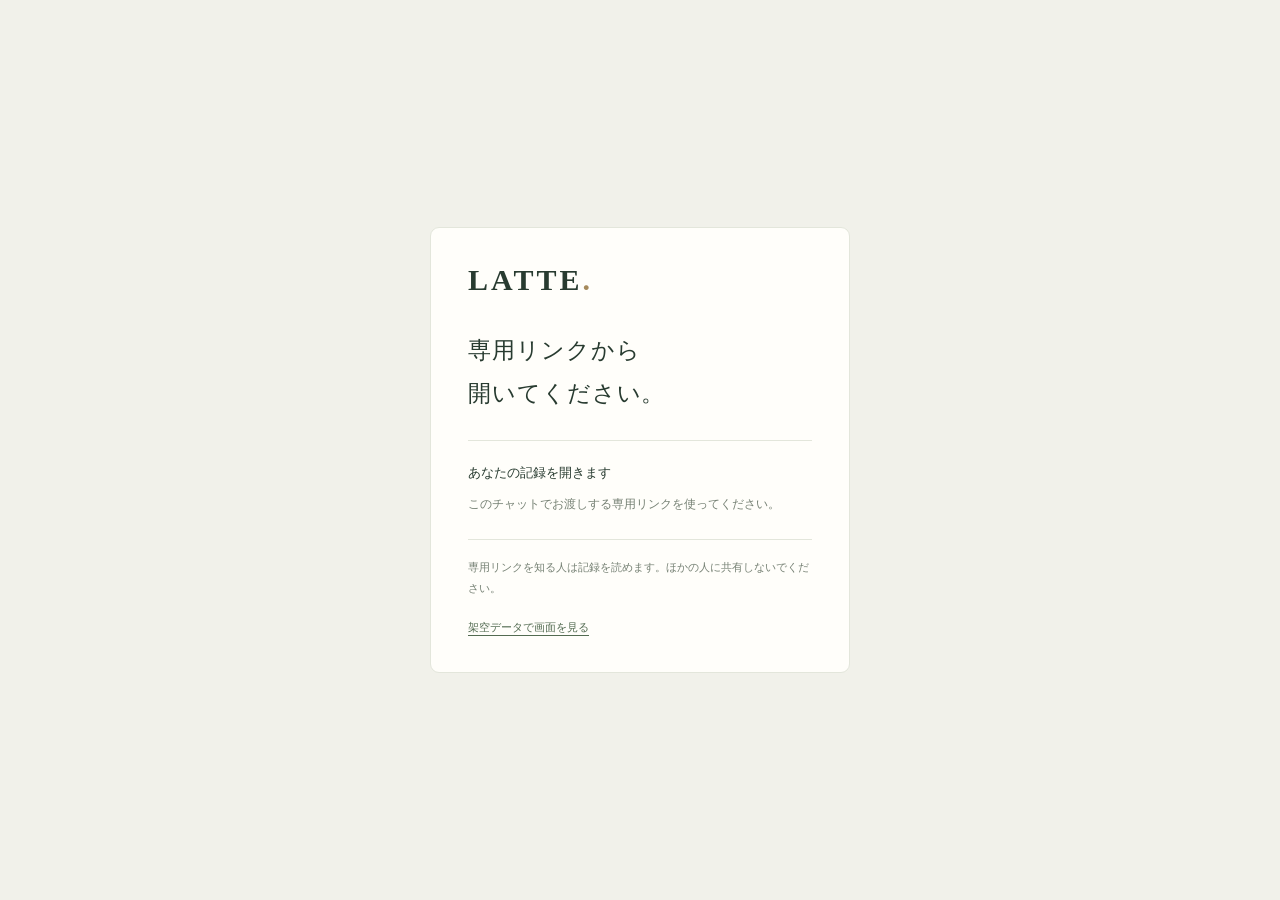
==== commit f61c9baf: "Deploy owner-approved minimal dashboard UI; fictional example only No conversation records, portfoli" ====
--- a/index.html
+++ b/index.html
@@ -3,70 +3,39 @@
 <head>
   <meta charset="utf-8">
   <meta name="viewport" content="width=device-width, initial-scale=1">
-  <meta name="theme-color" content="#f5f3eb">
+  <meta name="theme-color" content="#f7f6f1">
   <meta name="referrer" content="no-referrer">
   <meta http-equiv="Content-Security-Policy" content="default-src 'self'; script-src 'self'; style-src 'self'; img-src 'self' data:; connect-src 'self'; base-uri 'none'; form-action 'none'; object-src 'none'">
-  <title>LATTE — 相談の続きを、ここに。</title>
+  <title>LATTE</title>
   <link rel="stylesheet" href="styles.css">
   <script src="app.js" defer></script>
 </head>
 <body>
   <a class="skip-link" href="#main">本文へ</a>
   <section id="locked-screen" class="locked-screen" aria-labelledby="locked-title">
-    <div class="locked-brand">LATTE<span>YOUR CONVERSATION, CONTINUED.</span></div>
     <div class="locked-card">
-      <svg class="cup-avatar" viewBox="0 0 180 170" role="img" aria-label="カップの相棒、ラテ"><ellipse cx="84" cy="150" rx="57" ry="7" fill="#ded6c3"/><path d="M130 64c38-5 37 45 1 47" fill="none" stroke="#bc966c" stroke-width="12"/><path d="M34 60h103l-7 62c-3 35-85 35-89 0z" fill="#ead3ad"/><ellipse cx="85" cy="61" rx="52" ry="15" fill="#b58b60"/><ellipse cx="85" cy="59" rx="43" ry="10" fill="#faf0da"/><path d="M67 58c-5-10 12-12 18-3 8-9 22-6 18 2-4 5-13 9-18 11z" fill="#bd986d"/><g fill="#4c493c"><ellipse cx="65" cy="94" rx="3" ry="4"/><ellipse cx="105" cy="94" rx="3" ry="4"/></g><path d="M79 104q6 6 12 0" fill="none" stroke="#4c493c" stroke-width="2.8" stroke-linecap="round"/><g fill="none" stroke="#c3b296" stroke-width="2.5" stroke-linecap="round"><path d="M65 36c-12-9 10-16 0-25"/><path d="M86 31c-11-9 11-15 1-24"/><path d="M108 37c-12-9 10-15 1-23"/></g></svg>
-      <p class="eyebrow">YOUR PRIVATE LATTE SPACE</p>
-      <h1 id="locked-title">相談の続きを、ここに。</h1>
-      <p class="locked-description">話したこと、ラテからの提案、あなたが決めたこと。<br>いつものチャットの続きを、ひと目で辿れる場所。</p>
-      <div id="locked-status" class="locked-status" role="status" aria-live="polite"><span class="lock-symbol" aria-hidden="true">◇</span><div><h2 id="locked-status-title">専用リンクで開いてください</h2><p id="locked-status-detail">あなたの記録を開くには、LATTEがこのチャットで渡す専用リンクが必要です。</p></div></div>
-      <button id="locked-retry" class="primary-button" hidden>もう一度確認する</button>
-      <p class="demo-entry"><a href="?demo=1">架空データで、画面の使い方を見る →</a></p>
-      <div class="locked-benefits"><span>判断待ちが分かる</span><span>会話へ戻れる</span><span>進んだことが残る</span></div>
+      <p class="brand">LATTE<span aria-hidden="true">.</span></p>
+      <h1 id="locked-title">専用リンクから<br>開いてください。</h1>
+      <div class="locked-status" role="status" aria-live="polite"><h2 id="locked-status-title">あなたの記録を開きます</h2><p id="locked-status-detail">このチャットでお渡しする専用リンクを使ってください。</p></div>
+      <button id="locked-retry" class="retry-button" hidden>もう一度確認する</button>
+      <p class="locked-fine-print">専用リンクを知る人は記録を読めます。ほかの人に共有しないでください。</p>
+      <a class="demo-link" href="?demo=1">架空データで画面を見る</a>
     </div>
-    <p class="locked-fine-print">記録を反映する方式は、あなたの同意後に有効になります。暗号化した記録は公開GitHubに保存され、専用リンクを知る人は内容を開けます。リンクは他の人に共有しないでください。</p>
   </section>
-
-  <div id="workspace" class="workspace" hidden>
-    <aside class="sidebar" aria-label="メインメニュー">
-      <div class="brand"><span class="brand-icon" aria-hidden="true">L<span>•</span></span><span>LATTE<small>YOUR NEXT CHAPTER</small></span></div>
-      <p class="sidebar-label">OUR WORKSPACE</p>
-      <nav class="navigation" aria-label="ページ">
-        <button class="nav-item active" data-view="overview" aria-current="page"><span aria-hidden="true">◌</span><span>今の状況</span></button>
-        <button class="nav-item" data-view="conversations"><span aria-hidden="true">≋</span><span>会話の記録</span></button>
-        <button class="nav-item" data-view="proposals"><span aria-hidden="true">▤</span><span>提案と準備</span></button>
-        <button class="nav-item" data-view="profile"><span aria-hidden="true">♡</span><span>あなたの軸</span></button>
-      </nav>
-      <div class="sidebar-note"><span aria-hidden="true">✻</span><p>話すのは、いつものチャットで。<br>ここでは、続きが見える。</p></div>
-    </aside>
-    <div class="content-wrap">
-      <aside id="demo-banner" class="demo-banner" aria-label="画面例の表示" hidden><div><strong>架空データの画面例</strong><p>あなたの会話や個人情報は、まだ反映されていません。</p></div><a href="./">自分の記録に戻る →</a></aside>
-      <header class="topbar"><span>LATTE / <b id="current-view-title">今の状況</b></span><div class="topbar-actions"><span id="sync-badge" class="sync-badge">記録を読み込みました</span><button id="refresh" class="refresh-button" aria-label="最新の記録に更新する">↻ <span>更新</span></button></div></header>
-      <main id="main" tabindex="-1">
-        <div id="workspace-notice" class="notice" role="status" aria-live="polite" hidden></div>
-        <section class="view" id="view-overview" aria-labelledby="overview-title">
-          <div class="page-heading"><div><p class="eyebrow">A LITTLE CLARITY, A LITTLE STEP.</p><h1 id="overview-title">今の状況を、<br>ひと目で。</h1><p>あなたが管理しなくても、話したことが次につながるように。</p></div><span class="heading-flower" aria-hidden="true">✻</span></div>
-          <section class="reflection-strip" aria-label="記録の反映状況"><div><span class="status-dot" aria-hidden="true"></span><strong>このチャットから、LATTEが記録を反映</strong><p id="last-updated"></p></div><button class="text-button" id="coverage-link">反映した範囲を見る →</button></section>
-          <div class="stats-grid" aria-label="進み具合"><div class="stat-card"><span>方針の判断待ち</span><strong id="stat-decisions">0<small>件</small></strong><p>ラテからの提案</p></div><div class="stat-card"><span>書類の確認待ち</span><strong id="stat-documents">0<small>件</small></strong><p>内容を見てほしいもの</p></div><div class="stat-card"><span>応募の判断待ち</span><strong id="stat-applications">0<small>件</small></strong><p>求人と準備が揃ったもの</p></div></div>
-          <div class="overview-grid"><div><section class="surface next-focus"><p class="eyebrow">JUST ONE THING</p><h2>次に、ひとつだけ。</h2><div id="next-focus"></div></section><section class="section-block"><div class="section-heading"><h2>ラテから、こんな提案。</h2><button class="text-button" data-go="proposals">すべて見る →</button></div><div id="overview-proposals" class="card-list"></div></section></div><aside><section class="surface"><p class="eyebrow">WHAT WE DECIDED</p><h2>大切にすることが、見えてきた。</h2><div id="recent-decisions"></div></section><section class="section-block"><div class="section-heading"><h2>最近の動き</h2></div><div id="recent-activities" class="activity-list"></div></section><p class="quiet-note">判断は、いつものチャットで。ここは進み具合と、その理由を確認する場所です。</p></aside></div>
-        </section>
-        <section class="view" id="view-conversations" aria-labelledby="conversations-title" hidden>
-          <div class="page-heading"><div><p class="eyebrow">THE THREAD THAT CONNECTS US.</p><h1 id="conversations-title">会話の記録</h1><p>何を話して、どう考えたか。その続きから話せるように。</p></div></div>
-          <section class="surface coverage-panel"><h2>記録している範囲</h2><p id="coverage-description"></p><p id="coverage-meta" class="muted"></p><p class="fine-print">この作業環境のLATTEが反映した記録です。ChatGPT全体の常時取得や、別のチャットの自動取り込みは行いません。要約と原文の抜粋は分けて表示します。</p></section>
-          <label class="search-label" for="conversation-search">会話を探す<input id="conversation-search" type="search" placeholder="言葉やテーマで検索" maxlength="200"></label><p id="conversation-count" class="muted" aria-live="polite"></p><div id="conversation-list" class="conversation-list"></div>
-        </section>
-        <section class="view" id="view-proposals" aria-labelledby="proposals-title" hidden>
-          <div class="page-heading"><div><p class="eyebrow">FROM CONVERSATION TO ACTION.</p><h1 id="proposals-title">提案と準備</h1><p>「こうしてみようか」から、準備できたものまで。</p></div></div>
-          <div class="filter-row" role="group" aria-label="提案の絞り込み"><button data-filter="all" aria-pressed="true">すべて</button><button data-filter="awaiting_decision" aria-pressed="false">方針の判断待ち</button><button data-filter="preparing" aria-pressed="false">準備中</button><button data-filter="waiting_to_apply" aria-pressed="false">応募の判断待ち</button></div>
-          <div id="proposal-list" class="card-list"></div><section class="section-block"><div class="section-heading"><h2>ラテが用意したもの</h2></div><div id="document-list" class="card-list"></div></section>
-        </section>
-        <section class="view" id="view-profile" aria-labelledby="profile-title" hidden>
-          <div class="page-heading"><div><p class="eyebrow">THE THINGS THAT MATTER TO YOU.</p><h1 id="profile-title">あなたの軸</h1><p>何度も説明しなくていいように。決めつけず、分かっていることから。</p></div></div>
-          <section class="surface"><div class="section-heading"><h2>仕事選びで大切なこと</h2></div><div id="preference-list" class="preference-list"></div></section><section class="section-block"><div class="section-heading"><h2>覚えていること</h2></div><div id="fact-list" class="fact-list"></div></section><section class="surface connection-panel"><h2>このページとの接続</h2><p>専用リンクの鍵を、このブラウザーに保存しています。記録の内容自体はブラウザーに保存せず、開くたびに復号して表示します。</p><p class="fine-print">接続を解除すると、この端末で記録を開く鍵と現在の表示を消します。公開GitHubに残る過去の暗号化データを削除する操作ではありません。</p><button id="disconnect" class="secondary-button">この端末の接続を解除</button></section>
-        </section>
-      </main>
-      <footer class="page-footer"><b>LATTE</b><span>話したことを、これからにつなぐ。</span><span id="revision"></span></footer>
-    </div>
+  <div id="workspace" class="paper" hidden>
+    <aside id="demo-banner" class="demo-banner" hidden><span>架空データの画面例です</span><a href="./">自分の記録に戻る</a></aside>
+    <header class="page-header">
+      <h1 class="brand">LATTE<span aria-hidden="true">.</span></h1>
+      <div class="update-area"><p id="last-updated"></p><button id="refresh" class="refresh-button" aria-label="最新の記録に更新する" title="最新の記録に更新する">↻</button></div>
+    </header>
+    <main id="main" tabindex="-1">
+      <p id="workspace-notice" class="notice" role="status" aria-live="polite" hidden></p>
+      <section id="section-new" class="record-section" aria-labelledby="title-new"><h2 id="title-new">新しい提案</h2><div id="list-new" class="record-list"></div></section>
+      <section id="section-decision" class="record-section" aria-labelledby="title-decision"><h2 id="title-decision">判断待ち</h2><div id="list-decision" class="record-list"></div></section>
+      <section id="section-deferred" class="record-section" aria-labelledby="title-deferred"><h2 id="title-deferred">保留中</h2><div id="list-deferred" class="record-list"></div></section>
+      <section id="section-applied" class="record-section" aria-labelledby="title-applied"><h2 id="title-applied">応募中</h2><div id="list-applied" class="record-list"></div></section>
+    </main>
+    <footer class="page-footer"><button id="disconnect" class="quiet-button">この端末の接続を解除</button></footer>
   </div>
 </body>
 </html>
--- a/styles.css
+++ b/styles.css
@@ -1,6 +1,93 @@
-:root{--paper:#f5f3eb;--surface:#fffefa;--sage:#344e40;--light-sage:#e7ecdf;--ink:#303d34;--muted:#747c6d;--line:#dedfd2;--coffee:#a5794e;--warm:#eee4d2;--danger:#914f3d;font-family:"Hiragino Kaku Gothic ProN","Yu Gothic",Meiryo,system-ui,sans-serif;background:var(--paper);color:var(--ink);font-size:14px;font-synthesis:none}*{box-sizing:border-box}body{margin:0}button,input{font:inherit}button{color:inherit;cursor:pointer;border:0;background:none}button:disabled{opacity:.55;cursor:wait}button:focus-visible,a:focus-visible,input:focus-visible,summary:focus-visible{outline:2px solid var(--coffee);outline-offset:4px}a{color:inherit}p,h1,h2,h3{margin:0}p{line-height:1.95}h1,h2,h3{font-weight:600}h1{font-family:Georgia,"Yu Mincho",serif;font-size:35px;line-height:1.7;letter-spacing:.05em}h2{font-size:17px;line-height:1.8}h3{font-size:16px;line-height:1.85}[hidden]{display:none!important}.skip-link{position:fixed;top:-60px;left:15px;z-index:5;background:var(--sage);color:#fff;padding:13px}.skip-link:focus{top:10px}.eyebrow{font-size:10px;letter-spacing:1.7px;color:var(--coffee);font-family:system-ui,sans-serif;margin-bottom:12px}.muted,.fine-print{font-size:12px;color:var(--muted);line-height:1.9}.fine-print{margin-top:12px}.primary-button,.secondary-button{display:inline-flex;justify-content:center;align-items:center;border-radius:8px;padding:12px 18px;line-height:1.8;font-size:13px}.primary-button{background:var(--sage);color:#fffef7}.secondary-button{background:var(--light-sage);color:var(--sage);border:1px solid #cfd7c3}.text-button{font-size:12px;color:var(--sage);padding:6px 0;line-height:1.8;text-align:left}.text-button:hover{text-decoration:underline;text-underline-offset:4px}.locked-screen{max-width:850px;min-height:100vh;margin:auto;padding:40px 24px 32px;display:flex;align-items:center;justify-content:center;flex-direction:column}.locked-brand{font-family:Georgia,serif;font-size:35px;letter-spacing:5px;text-align:center;margin-bottom:28px}.locked-brand span{display:block;font-family:system-ui,sans-serif;font-size:9px;letter-spacing:1.7px;color:var(--muted);margin-top:9px}.locked-card{width:100%;max-width:650px;padding:25px 45px 30px;background:var(--surface);border:1px solid var(--line);border-radius:20px;text-align:center;box-shadow:0 12px 50px #3e51330a}.cup-avatar{width:160px;height:150px;margin-bottom:8px}.locked-card h1{font-size:29px}.locked-description{font-size:14px;color:var(--muted);margin-top:14px}.locked-status{margin:27px 0 20px;padding:20px;text-align:left;background:#efeee5;border:1px solid #e4e2d6;border-radius:10px;display:flex;gap:14px}.locked-status h2{font-size:14px;margin-bottom:6px}.locked-status p{font-size:13px;color:var(--muted)}.lock-symbol{font-size:25px;color:var(--coffee)}.locked-benefits{display:flex;gap:12px;justify-content:center;flex-wrap:wrap;font-size:11px;color:#879078;margin-top:25px}.locked-benefits span:not(:last-child)::after{content:"·";margin-left:12px}.locked-fine-print{font-size:11px;line-height:1.95;color:#7a816f;max-width:610px;margin-top:22px}.workspace{display:flex;min-height:100vh}.sidebar{position:fixed;inset:0 auto 0 0;width:230px;background:#eceedf;border-right:1px solid #dce1d1;padding:36px 22px;display:flex;flex-direction:column}.brand{display:flex;align-items:center;gap:12px;font-family:Georgia,serif;font-size:29px;letter-spacing:3px;font-weight:600}.brand small{display:block;font-family:system-ui,sans-serif;font-size:8px;letter-spacing:1.1px;font-weight:400;margin-top:6px}.brand-icon{background:var(--sage);color:#f4e8d2;border-radius:13px;width:42px;height:43px;font-style:italic;font-size:30px;letter-spacing:-2px;display:flex;align-items:center;justify-content:center}.brand-icon span{font-size:14px;margin-top:12px}.sidebar-label{font-size:9px;letter-spacing:1.8px;color:#8b957d;margin:55px 12px 20px}.navigation{display:flex;flex-direction:column;gap:9px}.nav-item{display:flex;gap:14px;align-items:center;padding:14px 15px;border-radius:8px;text-align:left;font-size:13px;white-space:nowrap;color:#6d7962}.nav-item>span:first-child{font-size:22px;width:22px;text-align:center;font-weight:400;line-height:1}.nav-item:hover{background:#e0e5d5}.nav-item.active{background:var(--sage);color:#fffdf4}.sidebar-note{margin-top:auto;padding:45px 12px 0}.sidebar-note>span{color:#aeb99b;font-size:38px}.sidebar-note p{font-size:12px;line-height:2;color:#7c866f;margin-top:13px}.content-wrap{margin-left:230px;width:calc(100% - 230px);display:flex;flex-direction:column}.topbar{height:75px;padding:0 42px;border-bottom:1px solid var(--line);display:flex;align-items:center;justify-content:space-between;font-size:12px;color:var(--muted);gap:15px}.topbar b{font-weight:400;margin-left:10px;color:var(--ink)}.topbar-actions{display:flex;gap:16px;align-items:center}.sync-badge{font-size:11px;color:#74846b}.refresh-button{border:1px solid #d5dacb;border-radius:7px;padding:6px 10px;font-size:15px}.refresh-button span{font-size:11px;margin-left:3px}main{max-width:1500px;width:100%;padding:43px 42px 30px;margin:0 auto;flex:1;outline:none}.page-heading{display:flex;justify-content:space-between;align-items:center;margin-bottom:29px}.page-heading>div>p:last-child{font-size:13px;color:var(--muted);margin-top:11px}.heading-flower{font-size:95px;color:#d7dfc2;margin-right:20px;line-height:1}.reflection-strip{display:flex;align-items:center;justify-content:space-between;gap:20px;padding:18px 22px;border:1px solid #dce2cf;background:#ecefe3;border-radius:10px;margin-bottom:22px}.reflection-strip strong{font-size:12px;font-weight:500}.reflection-strip p{font-size:11px;color:#7d8870;margin:5px 0 0 14px}.status-dot{display:inline-block;width:6px;height:6px;border-radius:50%;background:#7a9169;margin-right:8px}.reflection-strip .text-button{font-size:11px;white-space:nowrap}.stats-grid{display:grid;grid-template-columns:repeat(3,minmax(0,1fr));gap:17px;margin-bottom:26px}.stat-card{background:var(--surface);border:1px solid var(--line);border-radius:11px;padding:20px 23px}.stat-card>span{font-size:12px;color:#6e7c61}.stat-card>strong{display:block;font-family:Georgia,serif;font-size:39px;font-weight:400;margin:8px 0 4px;line-height:1.3}.stat-card small{font-family:inherit;font-size:12px;margin-left:8px;color:#95a084}.stat-card p{font-size:11px;color:#8b947f}.overview-grid{display:grid;grid-template-columns:minmax(0,1.5fr) minmax(250px,1fr);gap:25px;align-items:start}.surface{border:1px solid var(--line);border-radius:12px;padding:25px;background:var(--surface);box-shadow:0 3px 12px #33462f03;min-width:0}.next-focus{background:#f0e8d9;border-color:#e4d8bf}.next-focus>h2{font-family:Georgia,"Yu Mincho",serif;font-size:22px}.next-focus #next-focus h3{font-size:16px;margin-top:17px}.next-focus #next-focus p{font-size:13px;color:#77765e;margin-top:8px}.next-focus .text-button{margin-top:12px}.section-block{margin-top:29px}.section-heading{display:flex;justify-content:space-between;align-items:center;gap:15px;margin-bottom:17px}.section-heading>h2{font-size:16px}.card-list{display:grid;gap:16px}.proposal-card{border:1px solid var(--line);border-radius:11px;padding:23px;background:var(--surface);min-width:0;overflow-wrap:anywhere}.card-meta{display:flex;align-items:center;gap:8px;flex-wrap:wrap;margin-bottom:12px}.pill{display:inline-flex;padding:4px 9px;border-radius:5px;font-size:11px;line-height:1.7;background:#edefe2;color:#7a876b}.pill.kind{background:#f2eee2;color:#948262}.pill.waiting{background:#f4e7cc;color:#8a744b}.pill.ready{background:#e6eddc;color:#647f4f}.pill.deferred{background:#efeee9;color:#8d8d81}.proposal-summary{font-size:14px;color:#6e7c62;margin-top:10px}.proposal-detail{margin-top:20px;border-top:1px solid #eceee2;padding-top:17px}.proposal-detail h4{font-size:12px;color:#6f805d;margin:0 0 7px;font-weight:500}.proposal-detail p,.proposal-detail li{font-size:13px;color:#7f8c70;line-height:1.95;overflow-wrap:anywhere}.proposal-detail ul{margin:5px 0 15px;padding-left:19px}.proposal-detail>p{margin-bottom:13px}.proposal-footer{border-top:1px solid #eceee2;padding-top:12px;margin-top:18px;display:flex;gap:14px;flex-wrap:wrap}.decision-item{border-top:1px solid #e8ecdf;margin-top:17px;padding-top:16px}.decision-item h3{font-size:14px}.decision-choice{margin-top:7px;color:#657655;font-size:14px}.decision-reason{font-size:12px;color:#8b957b;margin-top:7px}.decision-item .text-button{font-size:11px;margin-top:6px}.activity-list{padding:0 5px}.activity-item{position:relative;padding:0 0 23px 23px;border-left:1px solid #d6deca;margin-left:5px}.activity-item::before{position:absolute;left:-4px;top:7px;content:"";width:7px;height:7px;border-radius:50%;background:#a8b899}.activity-item:last-child{border-color:transparent}.activity-item time{font-size:11px;color:#9ba38c;display:block;margin-bottom:6px}.activity-item p{font-size:13px;color:#728164}.activity-item .text-button{font-size:11px}.quiet-note{font-size:12px;color:#8a947c;margin-top:16px;padding:0 5px}.empty-state{border:1px dashed #d8decc;border-radius:11px;padding:28px 23px;background:#f8f9f1;color:#8c957f;font-size:13px;line-height:2}.empty-state h3{font-size:15px;color:#6d7e5e;margin-bottom:9px}.empty-state p{font-size:13px}.coverage-panel{margin-bottom:24px}.coverage-panel>p{font-size:14px;color:#78856b;margin-top:10px}.coverage-panel .fine-print{font-size:12px;color:#949c86}.coverage-panel .muted{font-size:12px}.search-label{display:flex;flex-direction:column;gap:9px;font-size:12px;color:#748166;max-width:600px;margin:0 0 14px}.search-label input{border:1px solid #d6decb;background:var(--surface);border-radius:8px;padding:13px 15px;color:var(--ink);font-size:14px;width:100%;min-width:0}.search-label input::placeholder{color:#a2aa96}#conversation-count{margin-bottom:20px}.conversation-list{display:grid;gap:17px}.conversation-card{border:1px solid var(--line);border-radius:11px;background:var(--surface);min-width:0;overflow-wrap:anywhere}.conversation-card summary{padding:22px;cursor:pointer;list-style:none;position:relative}.conversation-card summary::-webkit-details-marker{display:none}.conversation-card summary::after{content:"＋";position:absolute;right:22px;top:25px;color:#8a9a78}.conversation-card[open] summary::after{content:"−"}.conversation-card summary h3{padding-right:24px;font-size:16px}.conversation-meta{display:flex;flex-wrap:wrap;gap:7px 13px;font-size:11px;color:#929e82;margin-top:9px}.conversation-content{padding:0 22px 24px}.conversation-content h4{font-size:12px;color:#7d8a6c;margin:17px 0 10px;font-weight:500}.transcript-text{white-space:pre-wrap;font-size:14px;line-height:2;color:#6e7c60;padding:17px;border-radius:8px;background:#f1f3e9;overflow-wrap:anywhere}.transcript-text.user{background:#f3ecde;color:#7c725c}.summary-text{font-size:14px;color:#7c886e;line-height:2;padding:15px 0}.tags{display:flex;gap:6px;flex-wrap:wrap;margin-top:12px}.tag{font-size:11px;color:#8b987d;background:#f0f3e8;border:1px solid #e2e9d8;padding:2px 8px;border-radius:10px}.conversation-card.highlight{outline:2px solid #b5c39f;outline-offset:3px}.filter-row{display:flex;gap:9px;flex-wrap:wrap;margin:0 0 25px}.filter-row button{border:1px solid #d8decc;border-radius:18px;padding:7px 13px;color:#7d8d6d;font-size:12px}.filter-row button[aria-pressed=true]{background:var(--sage);border-color:var(--sage);color:#fffdf3}.document-card{background:var(--surface);border:1px solid var(--line);border-radius:11px;padding:23px;min-width:0}.document-card h3{font-size:16px}.document-body{white-space:pre-wrap;overflow-wrap:anywhere;background:#f2f4ea;color:#708060;font-size:14px;line-height:2;padding:20px;border-radius:8px;margin-top:18px;max-height:450px;overflow:auto}.document-actions{display:flex;align-items:center;gap:18px;flex-wrap:wrap;margin-top:14px}.preference-list{display:grid;grid-template-columns:1fr 1fr;gap:16px 24px}.preference-item{border-top:1px solid #e6ebdc;padding-top:13px}.preference-item dt{font-size:12px;color:#8c997c;margin-bottom:7px}.preference-item dd{font-size:14px;color:#67795a;line-height:1.9;margin:0}.fact-list{display:grid;grid-template-columns:1fr 1fr;gap:18px}.fact-card{padding:23px;background:var(--surface);border:1px solid var(--line);border-radius:11px;min-width:0}.fact-card .card-meta{justify-content:space-between}.fact-card h3{font-size:14px}.fact-card>p{font-size:14px;line-height:2;color:#78866b;white-space:pre-wrap;overflow-wrap:anywhere;margin-top:13px}.fact-card>.fact-source{font-size:11px;color:#9ba58d;margin-top:11px}.connection-panel{margin-top:28px}.connection-panel>p{font-size:13px;color:#7c8a6d;line-height:2;margin-top:13px}.connection-panel .fine-print{font-size:12px;color:#949d87}.connection-panel .secondary-button{margin-top:20px}.notice{padding:15px 19px;border:1px solid #decaac;border-radius:8px;background:#f3eada;font-size:13px;color:#8d7553;line-height:1.9;margin-bottom:22px}.notice.error{background:#f6e9e2;border-color:#e2c5b5;color:var(--danger)}.page-footer{display:flex;gap:15px;align-items:center;padding:22px 0;margin:0 42px;border-top:1px solid var(--line);font-size:11px;color:#a0a78f}.page-footer b{font-family:Georgia,serif;letter-spacing:2px;font-size:14px;font-weight:400}.page-footer>span:last-child{margin-left:auto}.evidence-quote{border-left:2px solid #d8dfc8;padding-left:12px;font-size:13px;color:#879574;line-height:1.9;margin:12px 0 0;white-space:pre-wrap}.screen-reader{position:absolute;width:1px;height:1px;overflow:hidden;clip:rect(0,0,0,0)}
-@media(max-width:1150px){.sidebar{width:200px;padding-left:17px;padding-right:17px}.content-wrap{margin-left:200px;width:calc(100% - 200px)}.brand{font-size:25px;gap:10px}.brand small{font-size:7px}.brand-icon{width:38px;height:39px}.topbar{padding:0 28px}main{padding:32px 28px}.overview-grid{grid-template-columns:minmax(0,1.2fr) minmax(240px,1fr);gap:20px}.stat-card{padding:18px}.surface,.proposal-card{padding:22px}.page-footer{margin:0 28px}.heading-flower{font-size:78px;margin-right:0}h1{font-size:30px}.reflection-strip{padding:17px}.reflection-strip .text-button{white-space:normal;text-align:right;max-width:95px}.sync-badge{display:none}}
-@media(max-width:950px){.overview-grid{grid-template-columns:1fr}.overview-grid>aside{display:grid;grid-template-columns:1fr 1fr;gap:20px}.overview-grid>aside>.section-block{margin-top:0}.overview-grid>aside>.quiet-note{grid-column:1/-1;margin-top:0}.fact-list{grid-template-columns:1fr}.stat-card>span{font-size:11px}.stat-card p{font-size:11px}.stat-card>strong{font-size:34px}.heading-flower{font-size:70px}.page-heading>div>p:last-child{font-size:12px}.reflection-strip strong{font-size:11px}}
-@media(max-width:700px){.workspace{display:block}.sidebar{position:fixed;top:auto;bottom:0;left:0;right:0;width:100%;padding:0;border:0;border-top:1px solid #dce2d1;z-index:3;background:#f9faf3f5;backdrop-filter:blur(12px)}.sidebar .brand,.sidebar-label,.sidebar-note{display:none}.navigation{display:grid;grid-template-columns:repeat(4,minmax(0,1fr));gap:0;padding:7px 7px max(9px,env(safe-area-inset-bottom))}.nav-item{flex-direction:column;justify-content:center;gap:5px;padding:5px 1px;min-width:0;border-radius:8px;font-size:10px;white-space:nowrap}.nav-item>span:first-child{font-size:23px;width:auto}.nav-item.active{background:#e6eddd;color:#405c38}.content-wrap{margin:0;width:100%;padding-bottom:80px}.topbar{height:61px;padding:0 21px;font-size:11px}.topbar b{margin-left:7px}.topbar-actions{gap:9px}.refresh-button{font-size:16px;padding:5px 8px}.refresh-button span{font-size:10px}main{padding:28px 21px 20px}.page-heading{margin-bottom:23px}.eyebrow{font-size:9px;letter-spacing:1.25px;margin-bottom:11px}h1{font-size:27px;line-height:1.7}.page-heading>div>p:last-child{font-size:12px;line-height:1.95;margin-top:10px;max-width:270px}.heading-flower{font-size:60px;align-self:flex-start;margin-top:20px;margin-left:7px}.reflection-strip{padding:15px 16px;gap:12px;align-items:flex-start;flex-direction:column;margin-bottom:17px}.reflection-strip strong{font-size:11px}.reflection-strip p{font-size:11px;margin-left:0}.reflection-strip .text-button{max-width:none;text-align:left;padding:0;font-size:11px}.stats-grid{gap:8px;margin-bottom:21px}.stat-card{padding:15px 11px;border-radius:9px}.stat-card>span{font-size:10px;line-height:1.8;display:block;white-space:nowrap}.stat-card>strong{font-size:31px;margin:10px 0 5px}.stat-card small{font-size:10px;margin-left:5px}.stat-card p{font-size:10px;line-height:1.85}.overview-grid{gap:22px}.surface{padding:22px}.next-focus>h2{font-size:20px}.next-focus #next-focus h3{font-size:15px}.next-focus #next-focus p{font-size:13px}.section-heading{margin-bottom:14px}.section-heading>h2{font-size:15px}.section-heading .text-button{font-size:11px}.proposal-card,.document-card{padding:21px}.proposal-card h3,.document-card h3{font-size:16px}.proposal-summary{font-size:14px}.proposal-detail p,.proposal-detail li{font-size:13px}.pill{font-size:10px;padding:4px 8px}.overview-grid>aside{grid-template-columns:1fr;gap:24px}.overview-grid>aside>.quiet-note{font-size:12px}.activity-list{padding:0 5px}.activity-item p{font-size:13px}.decision-item h3{font-size:14px}.coverage-panel>p{font-size:13px}.coverage-panel .fine-print{font-size:12px}.search-label{font-size:12px}.search-label input{font-size:16px}.conversation-card summary{padding:20px}.conversation-card summary h3{font-size:15px}.conversation-card summary::after{right:17px;top:23px}.conversation-content{padding:0 20px 22px}.transcript-text{padding:15px;font-size:14px}.conversation-meta{font-size:11px;gap:7px 11px}.filter-row{gap:7px;margin-bottom:21px}.filter-row button{font-size:11px;padding:7px 11px}.document-body{padding:17px;font-size:14px;max-height:390px}.preference-list{grid-template-columns:1fr;gap:14px}.fact-card{padding:21px}.fact-card>p{font-size:14px}.connection-panel>p{font-size:13px}.page-footer{margin:0 21px;padding:21px 0;font-size:10px;gap:10px;flex-wrap:wrap}.page-footer>span:last-child{font-size:10px}.locked-screen{padding:30px 21px 28px}.locked-brand{font-size:29px;margin-bottom:23px}.locked-brand span{font-size:8px}.locked-card{padding:20px 23px 26px;border-radius:15px}.cup-avatar{width:140px;height:134px}.locked-card h1{font-size:24px}.locked-description{font-size:13px;line-height:2}.locked-description br{display:none}.locked-status{padding:17px 15px;gap:10px;margin-top:23px}.locked-status h2{font-size:13px}.locked-status p{font-size:12px}.locked-benefits{font-size:10px;gap:8px}.locked-benefits span:not(:last-child)::after{margin-left:8px}.locked-fine-print{font-size:11px;line-height:2}.notice{font-size:12px;padding:14px 16px}}
-@media(max-width:360px){main{padding-left:17px;padding-right:17px}.topbar{padding-left:17px;padding-right:17px}.stat-card{padding:13px 8px}.stat-card>span{font-size:9px}.stat-card p{font-size:9px}.heading-flower{font-size:48px}.page-heading h1{font-size:25px}.locked-card{padding-left:19px;padding-right:19px}}
-.demo-entry{font-size:12px;color:#6c805d;margin-top:20px}.demo-entry a{text-underline-offset:4px}.demo-banner{display:flex;justify-content:space-between;align-items:center;gap:20px;padding:17px 30px;background:#eee0c3;color:#786340;border-bottom:1px solid #decca9}.demo-banner strong{font-size:13px}.demo-banner p{font-size:12px;line-height:1.8;margin-top:4px}.demo-banner a{font-size:12px;text-underline-offset:4px;white-space:nowrap}@media(max-width:700px){.demo-banner{padding:15px 21px;align-items:flex-start;flex-direction:column;gap:8px}.demo-banner p{font-size:11px}.demo-banner a{font-size:11px}}@media(prefers-reduced-motion:reduce){*,*::before,*::after{scroll-behavior:auto!important;transition:none!important;animation:none!important}}
+:root {
+  color-scheme: light;
+  --paper: #fffefa;
+  --background: #f1f1ea;
+  --ink: #283b30;
+  --muted: #768174;
+  --line: #e3e6db;
+  --accent: #536b51;
+  font-family: "Hiragino Kaku Gothic ProN", "Yu Gothic", Meiryo, system-ui, sans-serif;
+  color: var(--ink);
+  background: var(--background);
+  font-synthesis: none;
+}
+* { box-sizing: border-box; }
+body { margin: 0; padding: 32px 20px; }
+button, input { font: inherit; }
+button, a { -webkit-tap-highlight-color: transparent; touch-action: manipulation; }
+button { color: inherit; cursor: pointer; }
+button:disabled { cursor: wait; opacity: .45; }
+button:focus-visible, a:focus-visible { outline: 2px solid var(--accent); outline-offset: 4px; }
+a { color: var(--accent); text-underline-offset: 4px; }
+p, h1, h2 { margin: 0; }
+[hidden] { display: none !important; }
+.skip-link { position: fixed; top: -70px; left: 16px; padding: 12px 16px; background: var(--ink); color: white; z-index: 10; }
+.skip-link:focus { top: 12px; }
+.paper { max-width: 980px; margin: 0 auto; padding: 0 44px; border: 1px solid #e0e3d8; background: var(--paper); box-shadow: 0 10px 38px #354b3510; }
+.page-header { display: flex; justify-content: space-between; align-items: center; gap: 20px; min-height: 109px; border-bottom: 1px solid var(--line); }
+.brand { font-family: Georgia, "Times New Roman", serif; font-size: 32px; font-weight: 600; letter-spacing: 3px; line-height: 1; }
+.brand span { color: #a68a5b; }
+.update-area { display: flex; align-items: center; gap: 12px; min-width: 0; }
+#last-updated { color: var(--muted); font-size: 11px; line-height: 1.7; text-align: right; }
+.refresh-button { width: 38px; height: 38px; flex-shrink: 0; border: 1px solid var(--line); border-radius: 50%; background: transparent; font-size: 24px; line-height: 1; padding: 0 0 3px; }
+.refresh-button:hover { background: #f0f3e9; }
+main { outline: none; }
+.record-section { padding: 29px 0 26px; border-bottom: 1px solid var(--line); }
+.record-section h2 { font-size: 17px; font-weight: 600; letter-spacing: .06em; margin-bottom: 16px; line-height: 1.5; }
+.record-section:first-of-type h2::before { content: ""; display: inline-block; width: 6px; height: 6px; background: #a4895c; border-radius: 50%; margin: 0 9px 3px 0; }
+.record-list { display: grid; gap: 11px; }
+.empty-state { color: #8b9385; font-size: 13px; line-height: 1.8; padding: 3px 0 2px; }
+.record-row { display: grid; grid-template-columns: minmax(88px, .7fr) minmax(0, 2fr) minmax(100px, 1fr) auto; gap: 22px; align-items: start; border: 1px solid #e4e7dc; background: #fafbf5; border-radius: 7px; padding: 17px 19px; }
+.record-field { min-width: 0; margin: 0; }
+.record-field dt { font-size: 10px; color: var(--muted); margin-bottom: 7px; line-height: 1.5; }
+.record-field dd { margin: 0; font-size: 14px; line-height: 1.85; overflow-wrap: anywhere; white-space: pre-wrap; }
+.record-description dd { font-weight: 500; }
+.record-status dd { font-size: 13px; color: #506546; }
+.record-link { font-size: 12px; line-height: 1.8; white-space: nowrap; align-self: center; }
+.notice { margin-top: 22px; padding: 12px 15px; border: 1px solid #d9dfcb; border-radius: 6px; background: #f0f4e8; font-size: 12px; line-height: 1.9; color: #61714f; }
+.notice.error { background: #f8eee1; border-color: #e2ccb1; color: #815c36; }
+.page-footer { padding: 20px 0 22px; text-align: right; }
+.quiet-button { border: 0; background: transparent; padding: 6px 0; font-size: 10px; color: #93998b; text-decoration: underline; text-underline-offset: 3px; }
+.demo-banner { display: flex; align-items: center; justify-content: space-between; gap: 12px; padding: 12px 0; border-bottom: 1px solid var(--line); color: #897044; font-size: 11px; line-height: 1.8; }
+.demo-banner a { color: inherit; font-size: 10px; }
+.locked-screen { min-height: calc(100vh - 64px); display: grid; place-items: center; }
+.locked-card { width: min(100%, 420px); padding: 37px; background: var(--paper); border: 1px solid var(--line); border-radius: 9px; }
+.locked-card .brand { font-size: 30px; margin-bottom: 34px; }
+.locked-card h1 { font-size: 23px; font-weight: 500; letter-spacing: .04em; line-height: 1.85; margin-bottom: 25px; }
+.locked-status { border-top: 1px solid var(--line); padding-top: 20px; }
+.locked-status h2 { font-size: 13px; font-weight: 500; line-height: 1.8; }
+.locked-status p, .locked-fine-print { margin-top: 9px; font-size: 12px; line-height: 1.9; color: var(--muted); }
+.locked-fine-print { border-top: 1px solid var(--line); padding-top: 18px; margin-top: 23px; font-size: 11px; }
+.demo-link { display: inline-block; margin-top: 20px; font-size: 11px; }
+.retry-button { margin-top: 16px; padding: 10px 16px; border-radius: 6px; background: #e9efdf; border: 1px solid #d7dfc8; font-size: 12px; }
+@media (max-width: 680px) {
+  body { padding: 0; background: var(--paper); }
+  .paper { padding: 0 20px; border: 0; box-shadow: none; }
+  .page-header { min-height: 91px; gap: 12px; }
+  .brand { font-size: 28px; }
+  .update-area { gap: 8px; }
+  #last-updated { font-size: 10px; max-width: 165px; }
+  .refresh-button { width: 32px; height: 32px; font-size: 21px; }
+  .record-section { padding: 26px 0 23px; }
+  .record-section h2 { font-size: 16px; margin-bottom: 14px; }
+  .record-row { grid-template-columns: minmax(0, 1fr) auto; padding: 15px; gap: 10px 16px; }
+  .record-description { grid-column: 1 / -1; grid-row: 1; }
+  .record-location { grid-column: 1 / -1; grid-row: 2; display: flex; gap: 10px; align-items: baseline; }
+  .record-location dt { margin: 0; flex-shrink: 0; }
+  .record-location dd { font-size: 12px; color: #78836f; }
+  .record-status { grid-column: 1; grid-row: 3; }
+  .record-status dt { position: absolute; width: 1px; height: 1px; overflow: hidden; clip-path: inset(50%); }
+  .record-status dd { font-size: 12px; }
+  .record-description dd { font-size: 14px; line-height: 1.85; }
+  .record-description dt { position: absolute; width: 1px; height: 1px; overflow: hidden; clip-path: inset(50%); }
+  .record-link { grid-column: 2; grid-row: 3; font-size: 11px; }
+  .record-field dt { font-size: 10px; }
+  .empty-state { font-size: 12px; }
+  .page-footer { padding-top: 16px; }
+  .locked-screen { min-height: 100svh; padding: 24px; }
+  .locked-card { padding: 29px; }
+  .locked-card h1 { font-size: 22px; }
+}
+@media (prefers-reduced-motion: reduce) {
+  *, *::before, *::after { scroll-behavior: auto !important; }
+}
